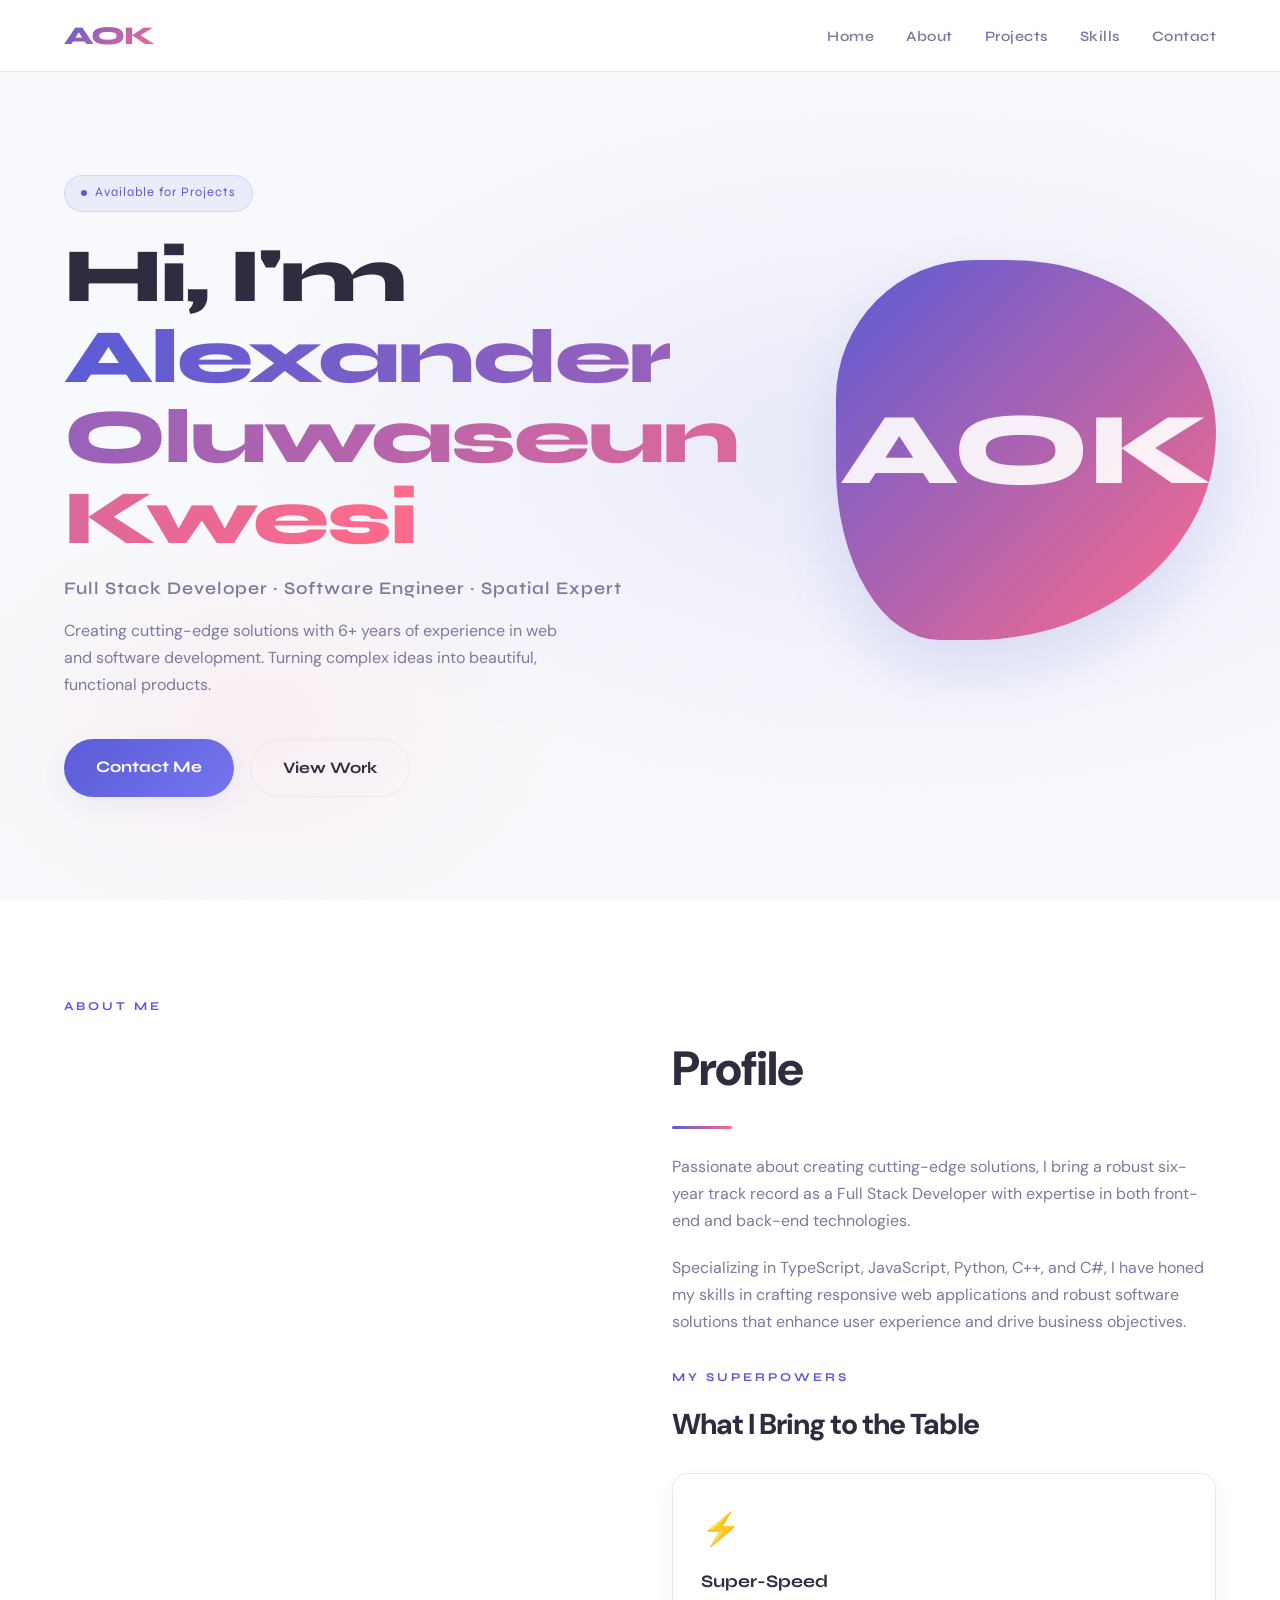
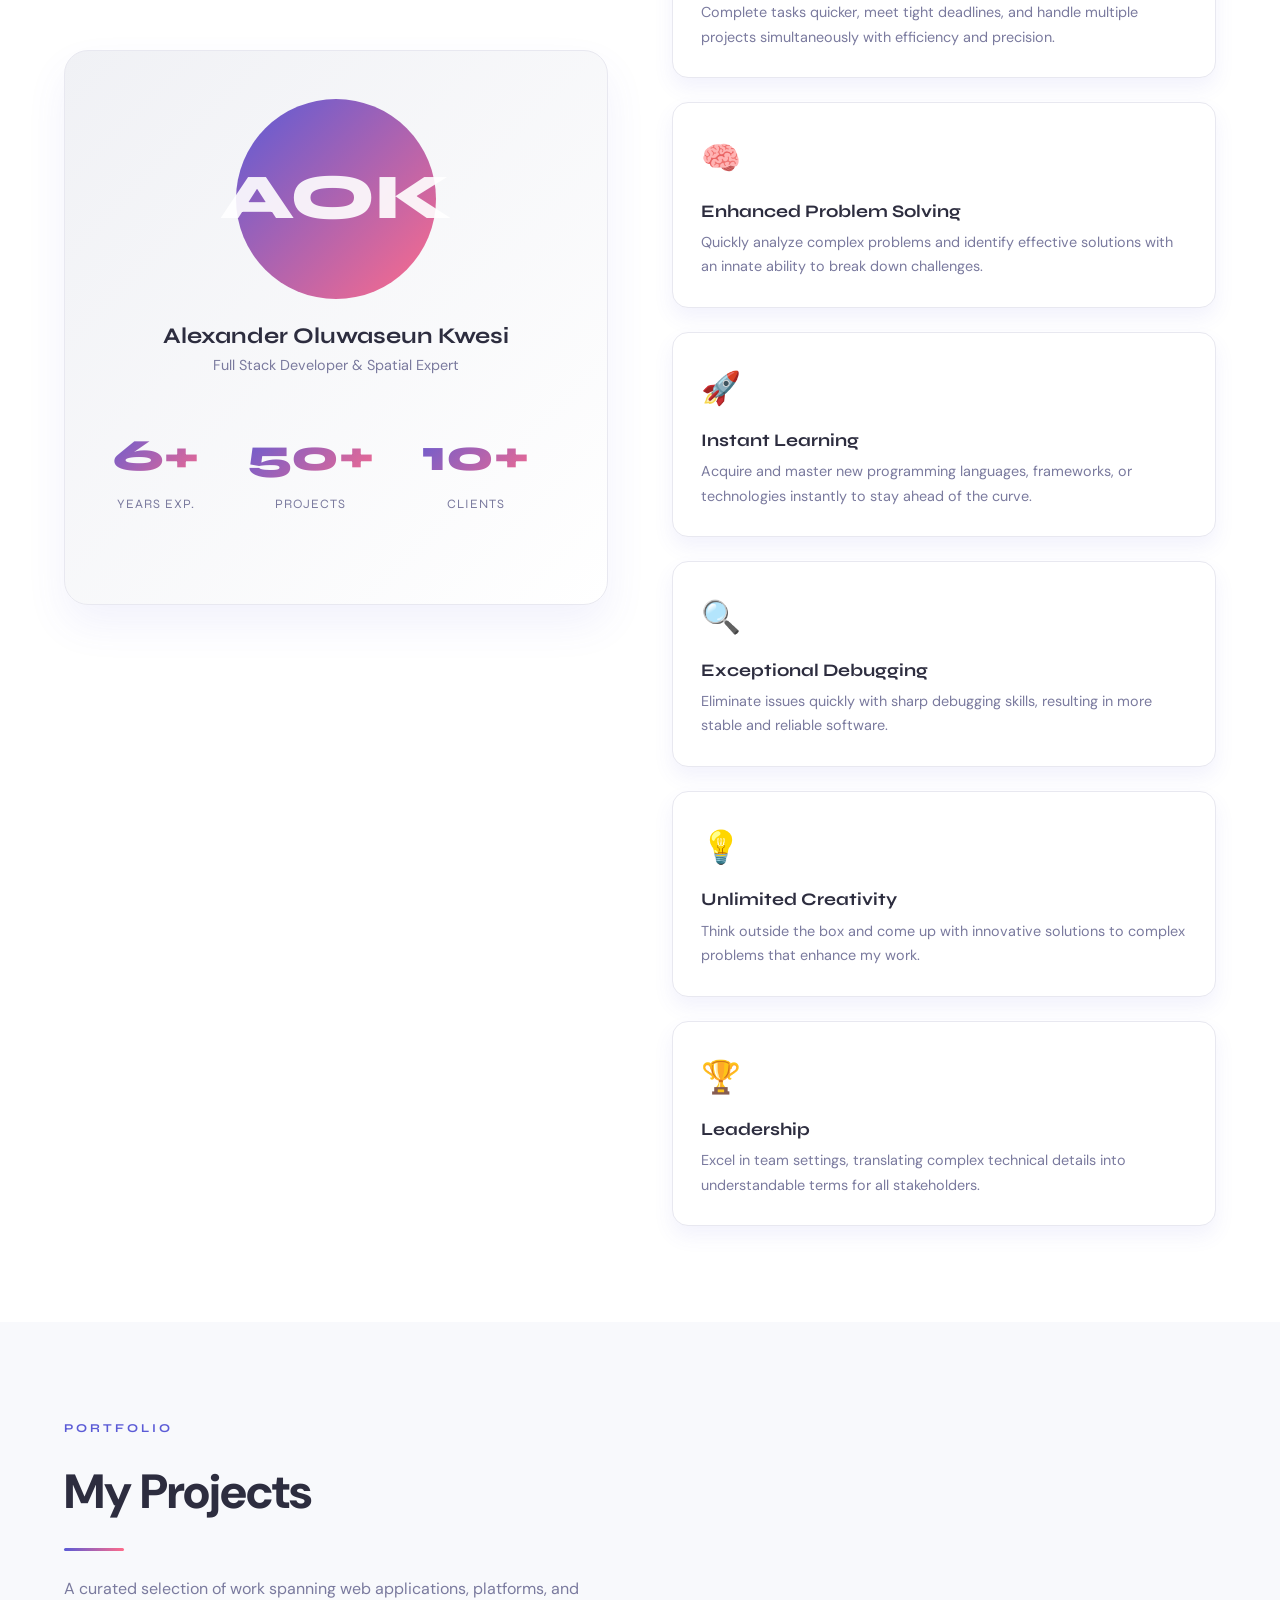
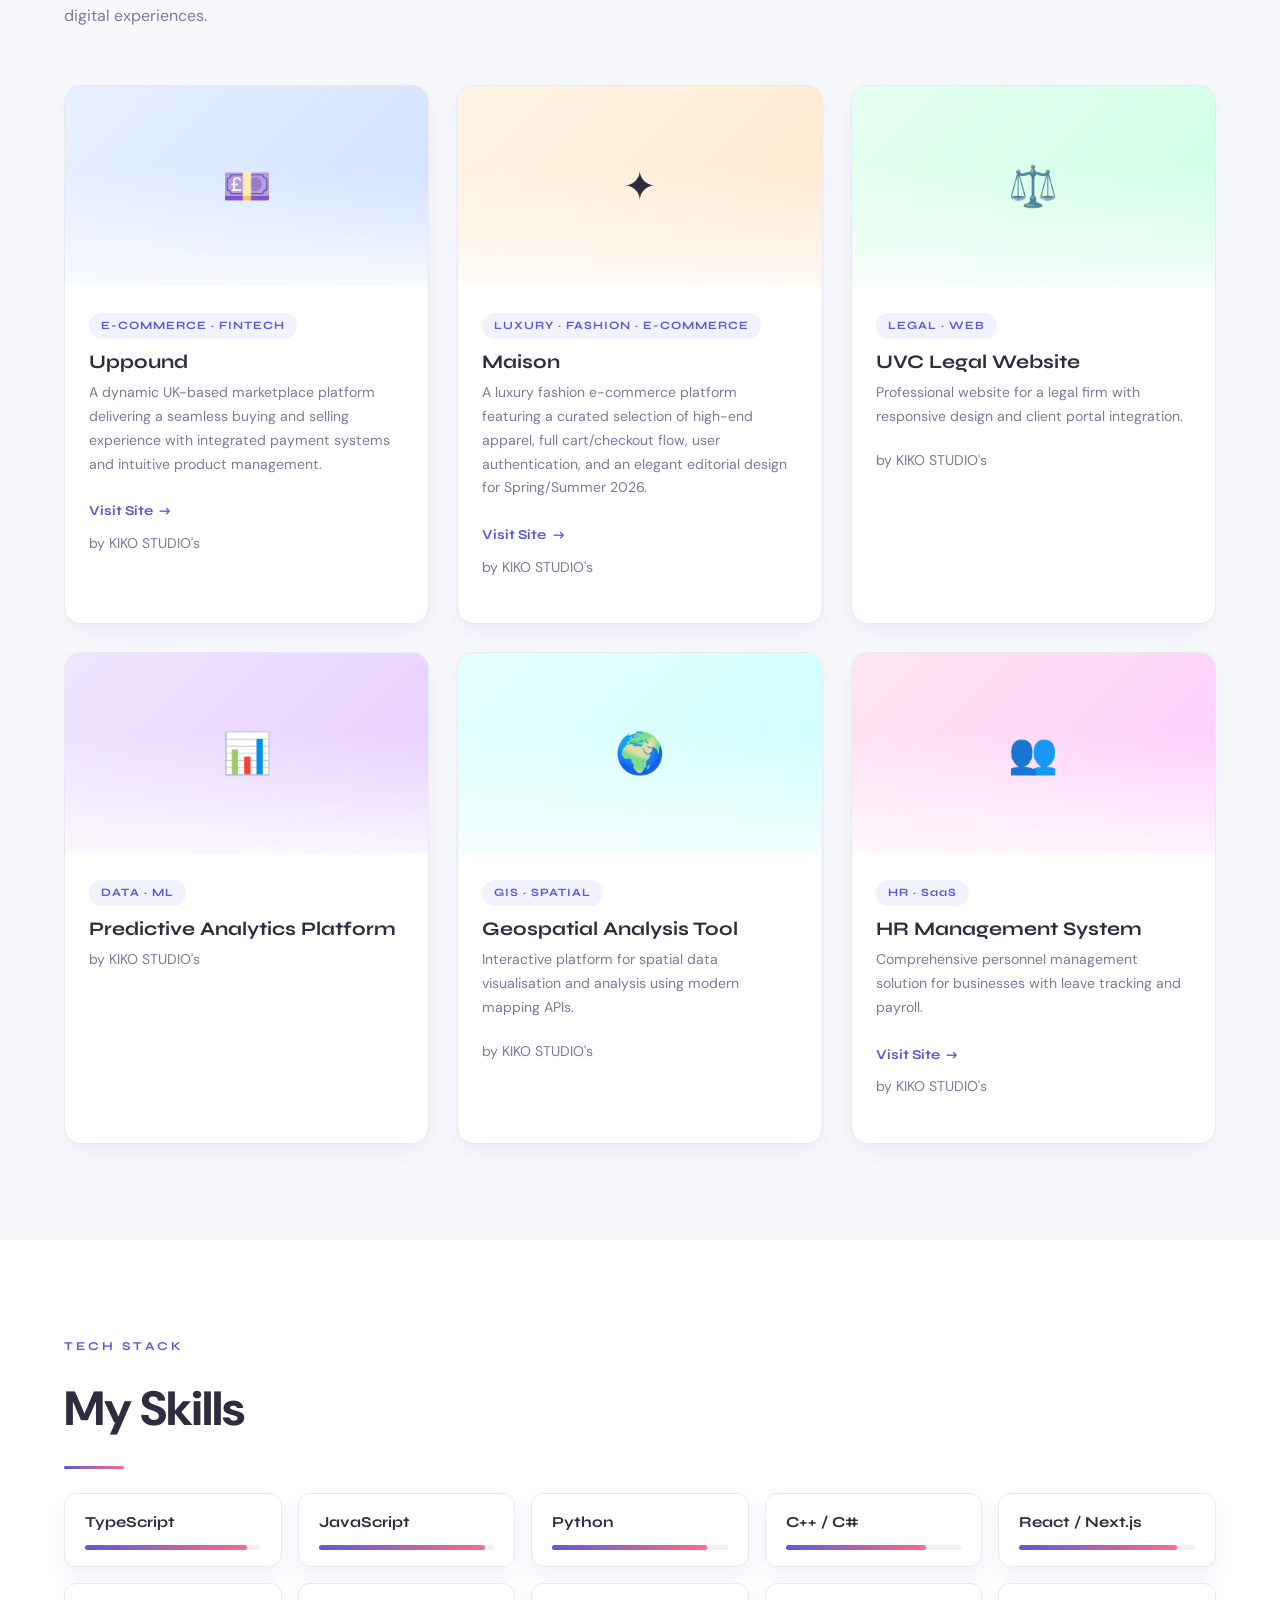
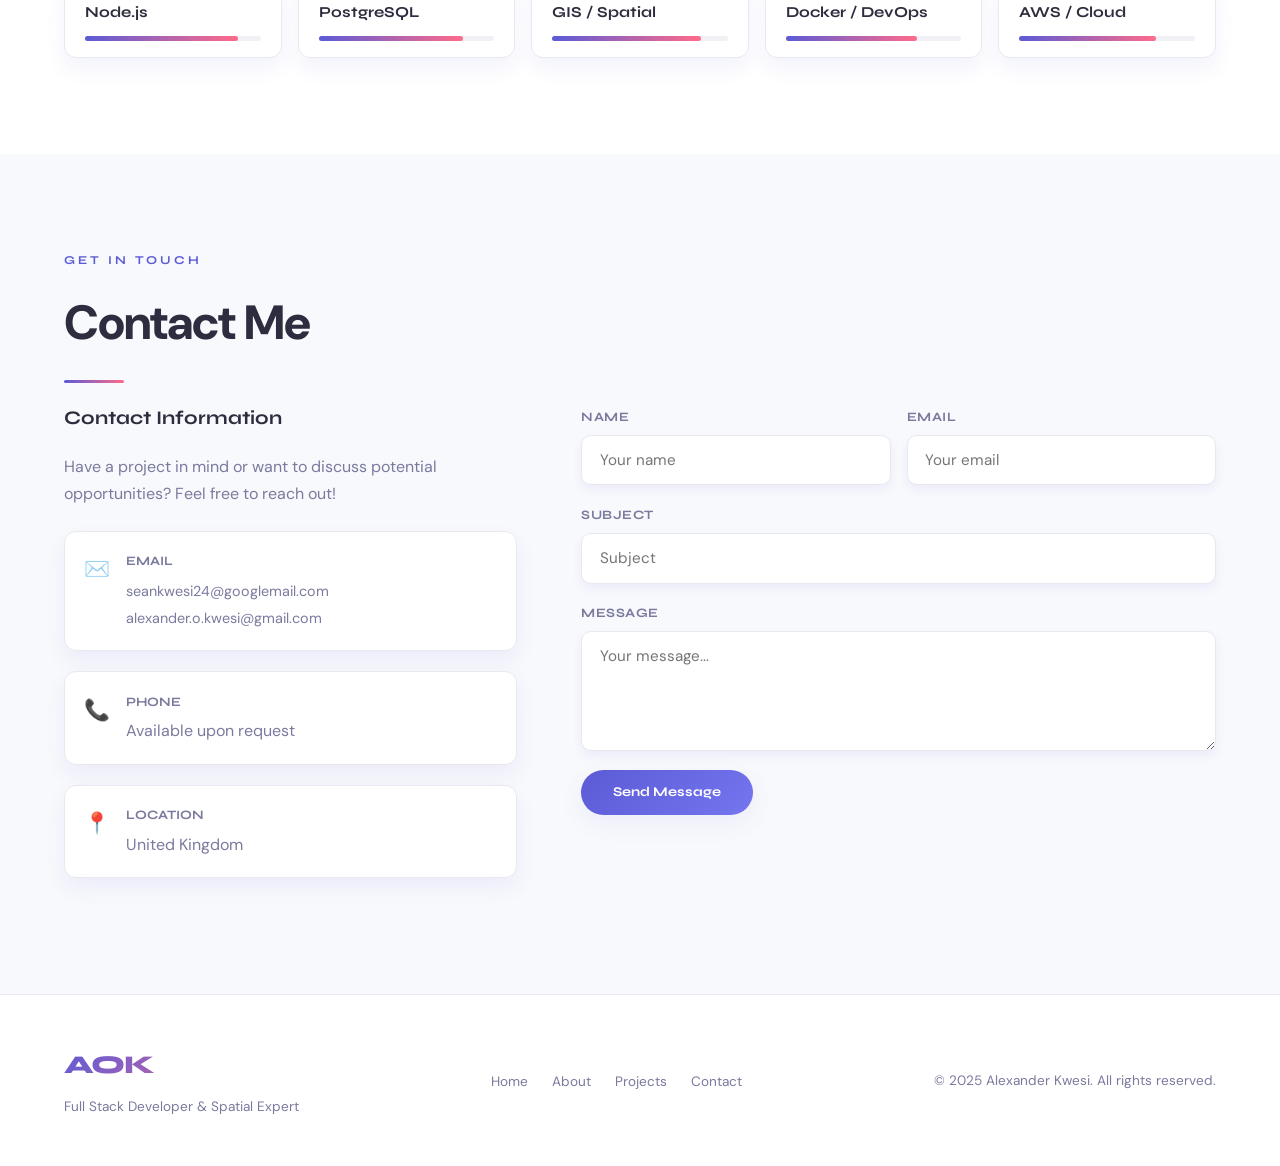
==== index.html @ a10c3688 "Add external script for ebook embedding" ====
<!DOCTYPE html>
<html lang="en">
<head>
<meta charset="UTF-8"/>
<meta name="viewport" content="width=device-width, initial-scale=1.0"/>
<title>Alexander Oluwaseun Kwesi | Full Stack Developer</title>
<link href="https://fonts.googleapis.com/css2?family=Syne:wght@400;600;700;800&family=DM+Sans:ital,wght@0,300;0,400;0,500;1,300&display=swap" rel="stylesheet"/>
<style>
  :root {
    --bg: #f8f9fc;
    --bg2: #ffffff;
    --bg3: #f0f1f5;
    --accent: #5b5bd6;
    --accent2: #ff6b8a;
    --gold: #f0c040;
    --text: #2d2d3f;
    --muted: #7a7a9e;
    --card: #ffffff;
    --border: #e8e8f0;
    --shadow: rgba(91, 91, 214, 0.08);
    --radius: 16px;
    --nav-h: 72px;
  }
  *, *::before, *::after { box-sizing: border-box; margin: 0; padding: 0; }
  html { scroll-behavior: smooth; }
  body {
    background: var(--bg);
    color: var(--text);
    font-family: 'DM Sans', sans-serif;
    font-size: 16px;
    line-height: 1.7;
    overflow-x: hidden;
    animation: fadeIn 0.8s ease-out;
  }
  @keyframes fadeIn {
    from { opacity: 0; }
    to { opacity: 1; }
  }
  h1,h2,h3,h4 { font-family: 'Syne', sans-serif; line-height: 1.15; }

  /* NAV */
  nav {
    position: fixed; top: 0; left: 0; right: 0; z-index: 999;
    height: var(--nav-h);
    display: flex; align-items: center; justify-content: space-between;
    padding: 0 5vw;
    background: rgba(255,255,255,0.9);
    backdrop-filter: blur(20px);
    border-bottom: 1px solid var(--border);
    transition: all 0.3s ease;
  }
  .logo {
    font-family: 'Syne', sans-serif;
    font-weight: 800; font-size: 1.6rem;
    background: linear-gradient(135deg, var(--accent), var(--accent2));
    -webkit-background-clip: text; -webkit-text-fill-color: transparent;
    letter-spacing: -1px;
  }
  .nav-links { display: flex; gap: 2rem; list-style: none; }
  .nav-links a {
    color: var(--muted); text-decoration: none; font-size: .9rem;
    font-family: 'Syne', sans-serif; font-weight: 600; letter-spacing: .5px;
    transition: color 0.3s ease;
    position: relative;
  }
  .nav-links a::after {
    content: ''; position: absolute; bottom: -4px; left: 0; width: 0; height: 2px;
    background: linear-gradient(90deg, var(--accent), var(--accent2));
    transition: width 0.3s ease;
  }
  .nav-links a:hover { color: var(--accent); }
  .nav-links a:hover::after { width: 100%; }
  .hamburger { display: none; flex-direction: column; gap: 5px; cursor: pointer; background: none; border: none; }
  .hamburger span { width: 24px; height: 2px; background: var(--text); display: block; transition: all 0.3s ease; }
  .mobile-menu {
    display: none; position: fixed; top: var(--nav-h); left: 0; right: 0;
    background: var(--bg2); padding: 1.5rem; z-index: 998;
    flex-direction: column; gap: 1rem;
    border-bottom: 1px solid var(--border);
    animation: slideDown 0.3s ease-out;
  }
  @keyframes slideDown {
    from { transform: translateY(-20px); opacity: 0; }
    to { transform: translateY(0); opacity: 1; }
  }
  .mobile-menu.open { display: flex; }
  .mobile-menu a { color: var(--text); text-decoration: none; font-family: 'Syne', sans-serif; font-weight: 600; font-size: 1.1rem; transition: color 0.3s ease; }
  .mobile-menu a:hover { color: var(--accent); }

  /* HERO */
  #home {
    min-height: 100vh; display: flex; align-items: center;
    padding: var(--nav-h) 5vw 0;
    position: relative; overflow: hidden;
  }
  .hero-bg {
    position: absolute; inset: 0; z-index: 0;
    background: radial-gradient(ellipse 80% 60% at 70% 50%, rgba(91,91,214,.1) 0%, transparent 65%),
                radial-gradient(ellipse 40% 40% at 20% 80%, rgba(255,107,138,.08) 0%, transparent 60%);
    animation: bgFloat 10s ease-in-out infinite;
  }
  @keyframes bgFloat {
    0%, 100% { transform: scale(1); }
    50% { transform: scale(1.05); }
  }
  .hero-grid {
    position: absolute; inset: 0; opacity: .03;
    background-image: linear-gradient(var(--border) 1px, transparent 1px),
      linear-gradient(90deg, var(--border) 1px, transparent 1px);
    background-size: 40px 40px;
  }
  .hero-content { position: relative; z-index: 1; max-width: 780px; animation: slideInLeft 1s ease-out; }
  @keyframes slideInLeft {
    from { transform: translateX(-30px); opacity: 0; }
    to { transform: translateX(0); opacity: 1; }
  }
  .hero-badge {
    display: inline-flex; align-items: center; gap: .5rem;
    background: rgba(91,91,214,.08); border: 1px solid rgba(91,91,214,.15);
    border-radius: 100px; padding: .4rem 1rem; margin-bottom: 1.5rem;
    font-size: .8rem; font-family: 'Syne', sans-serif; color: var(--accent); letter-spacing: 1px;
    animation: fadeInUp 0.8s ease-out 0.2s both;
  }
  .hero-badge .dot { width: 6px; height: 6px; border-radius: 50%; background: var(--accent); animation: pulse 2s infinite; }
  @keyframes pulse { 0%,100%{opacity:1;transform:scale(1)} 50%{opacity:.5;transform:scale(1.5)} }
  .hero-content h1 {
    font-size: clamp(2.8rem, 6vw, 5rem); font-weight: 800;
    letter-spacing: -2px; line-height: 1.05; margin-bottom: 1rem;
    animation: fadeInUp 0.8s ease-out 0.4s both;
  }
  @keyframes fadeInUp {
    from { transform: translateY(20px); opacity: 0; }
    to { transform: translateY(0); opacity: 1; }
  }
  .hero-content h1 .highlight {
    background: linear-gradient(90deg, var(--accent), var(--accent2));
    -webkit-background-clip: text; -webkit-text-fill-color: transparent;
  }
  .hero-subtitle {
    font-size: 1.1rem; color: var(--muted); margin-bottom: .8rem;
    font-family: 'Syne', sans-serif; font-weight: 600; letter-spacing: 1px;
    animation: fadeInUp 0.8s ease-out 0.6s both;
  }
  .hero-desc { color: var(--muted); max-width: 520px; margin-bottom: 2.5rem; font-size: 1rem; animation: fadeInUp 0.8s ease-out 0.8s both; }
  .hero-btns { display: flex; gap: 1rem; flex-wrap: wrap; animation: fadeInUp 0.8s ease-out 1s both; }
  .btn-primary {
    background: linear-gradient(135deg, var(--accent), #7575f0);
    color: #fff; padding: .9rem 2rem; border-radius: 100px;
    text-decoration: none; font-family: 'Syne', sans-serif; font-weight: 700;
    transition: transform 0.3s ease, box-shadow 0.3s ease;
    box-shadow: 0 8px 24px var(--shadow);
  }
  .btn-primary:hover { transform: translateY(-2px); box-shadow: 0 12px 32px rgba(91, 91, 214, 0.2); }
  .btn-outline {
    border: 1px solid var(--border); color: var(--text); padding: .9rem 2rem;
    border-radius: 100px; text-decoration: none;
    font-family: 'Syne', sans-serif; font-weight: 700; transition: all 0.3s ease;
  }
  .btn-outline:hover { border-color: var(--accent); color: var(--accent); transform: translateY(-2px); }
  .hero-avatar {
    position: absolute; right: 5vw; top: 50%; transform: translateY(-50%);
    width: clamp(200px,30vw,380px); height: clamp(200px,30vw,380px);
    background: linear-gradient(135deg, var(--accent), var(--accent2));
    border-radius: 40% 60% 70% 30% / 40% 50% 60% 50%;
    display: flex; align-items: center; justify-content: center;
    font-family: 'Syne', sans-serif; font-size: clamp(3rem,8vw,7rem);
    font-weight: 800; color: rgba(255,255,255,.9);
    animation: morph 10s ease-in-out infinite; box-shadow: 0 30px 60px rgba(91,91,214,0.15);
    z-index: 1;
  }
  @keyframes morph {
    0%,100%{border-radius:40% 60% 70% 30% / 40% 50% 60% 50%}
    25%{border-radius:60% 40% 30% 70% / 60% 30% 70% 40%}
    50%{border-radius:30% 60% 70% 40% / 50% 60% 30% 60%}
    75%{border-radius:50% 40% 60% 30% / 40% 70% 50% 60%}
  }

  /* SECTIONS */
  section { padding: 6rem 5vw; }
  .section-label {
    font-size: .75rem; letter-spacing: 3px; color: var(--accent);
    font-family: 'Syne', sans-serif; font-weight: 700; margin-bottom: .75rem; text-transform: uppercase;
  }
  .section-title {
    font-size: clamp(1.8rem, 4vw, 3rem); font-weight: 800; letter-spacing: -1px; margin-bottom: 1rem;
  }
  .section-sub { color: var(--muted); max-width: 540px; margin-bottom: 3.5rem; }
  .divider { width: 60px; height: 3px; background: linear-gradient(90deg,var(--accent),var(--accent2)); border-radius: 2px; margin: 1rem 0 1.5rem; }

  /* STATS */
  .stats { display: flex; gap: 3rem; margin: 2.5rem 0; flex-wrap: wrap; }
  .stat-item { text-align: center; }
  .stat-num { font-family: 'Syne', sans-serif; font-size: 2.8rem; font-weight: 800; background: linear-gradient(135deg, var(--accent), var(--accent2)); -webkit-background-clip: text; -webkit-text-fill-color: transparent; }
  .stat-label { font-size: .8rem; color: var(--muted); letter-spacing: 1px; font-family: 'Syne', sans-serif; text-transform: uppercase; }

  /* ABOUT */
  #about { background: var(--bg2); }
  .about-grid { display: grid; grid-template-columns: 1fr 1fr; gap: 4rem; align-items: center; }
  .about-img-wrap {
    position: relative; border-radius: 24px; overflow: hidden;
    background: linear-gradient(135deg, var(--bg3), var(--card));
    padding: 3rem; text-align: center;
    border: 1px solid var(--border);
    box-shadow: 0 20px 40px var(--shadow);
    transition: transform 0.3s ease, box-shadow 0.3s ease;
  }
  .about-img-wrap:hover { transform: translateY(-5px); box-shadow: 0 25px 50px rgba(91,91,214,0.12); }
  .about-avatar-lg {
    width: 200px; height: 200px; border-radius: 50%;
    background: linear-gradient(135deg, var(--accent), var(--accent2));
    display: inline-flex; align-items: center; justify-content: center;
    font-family: 'Syne', sans-serif; font-size: 4rem; font-weight: 800;
    color: rgba(255,255,255,.9); margin-bottom: 1.5rem;
  }
  .about-img-wrap h3 { font-size: 1.4rem; margin-bottom: .3rem; }
  .about-img-wrap p { color: var(--muted); font-size: .9rem; }

  /* SUPERPOWERS */
  .powers-grid { display: grid; grid-template-columns: repeat(auto-fill, minmax(280px, 1fr)); gap: 1.5rem; }
  .power-card {
    background: var(--card); border: 1px solid var(--border); border-radius: var(--radius);
    padding: 1.75rem; transition: all 0.3s ease;
    position: relative; overflow: hidden;
    box-shadow: 0 10px 20px var(--shadow);
  }
  .power-card::before {
    content: ''; position: absolute; top: 0; left: 0; right: 0; height: 3px;
    background: linear-gradient(90deg, var(--accent), var(--accent2));
    opacity: 0; transition: opacity 0.3s ease;
  }
  .power-card:hover { border-color: var(--accent); transform: translateY(-5px); box-shadow: 0 15px 30px rgba(91,91,214,0.12); }
  .power-card:hover::before { opacity: 1; }
  .power-icon { font-size: 2rem; margin-bottom: 1rem; }
  .power-card h3 { font-size: 1.1rem; margin-bottom: .5rem; }
  .power-card p { color: var(--muted); font-size: .9rem; }

  /* PROJECTS */
  #projects { background: var(--bg); }
  .projects-grid { display: grid; grid-template-columns: repeat(auto-fill, minmax(340px, 1fr)); gap: 1.75rem; }
  .project-card {
    background: var(--card); border: 1px solid var(--border); border-radius: var(--radius);
    overflow: hidden; transition: all 0.3s ease;
    box-shadow: 0 10px 20px var(--shadow);
  }
  .project-card:hover { transform: translateY(-8px); border-color: var(--accent); box-shadow: 0 20px 40px rgba(91,91,214,0.12); }
  .proj-thumb {
    height: 200px; display: flex; align-items: center; justify-content: center;
    font-size: 3.5rem; position: relative; overflow: hidden;
  }
  .proj-thumb::after {
    content: ''; position: absolute; inset: 0;
    background: linear-gradient(to bottom, transparent 40%, rgba(255,255,255,.8) 100%);
  }
  .proj-body { padding: 1.5rem; }
  .proj-tag {
    display: inline-block; font-size: .7rem; font-family: 'Syne', sans-serif; font-weight: 700;
    letter-spacing: 1px; color: var(--accent); background: rgba(91,91,214,.08);
    border-radius: 100px; padding: .2rem .75rem; margin-bottom: .75rem;
  }
  .proj-body h3 { font-size: 1.2rem; margin-bottom: .5rem; }
  .proj-body p { color: var(--muted); font-size: .88rem; margin-bottom: 1.25rem; }
  .proj-link {
    display: inline-flex; align-items: center; gap: .4rem;
    color: var(--accent); font-size: .85rem; font-family: 'Syne', sans-serif; font-weight: 700;
    text-decoration: none; transition: gap 0.3s ease;
  }
  .proj-link:hover { gap: .7rem; }
  .proj-link::after { content: '→'; }
  .proj-studio { color: var(--muted); font-size: .75rem; margin-top: .5rem; }

  /* SKILLS */
  #skills { background: var(--bg2); }
  .skills-wrap { display: grid; grid-template-columns: repeat(auto-fill,minmax(200px,1fr)); gap: 1rem; }
  .skill-item {
    background: var(--card); border: 1px solid var(--border); border-radius: 12px;
    padding: 1rem 1.25rem;
    box-shadow: 0 10px 20px var(--shadow);
    transition: transform 0.3s ease, box-shadow 0.3s ease;
  }
  .skill-item:hover { transform: translateY(-3px); box-shadow: 0 15px 30px rgba(91,91,214,0.12); }
  .skill-name { font-family: 'Syne', sans-serif; font-weight: 700; font-size: .95rem; margin-bottom: .6rem; }
  .skill-bar { background: var(--bg3); border-radius: 4px; height: 5px; }
  .skill-fill { height: 5px; border-radius: 4px; background: linear-gradient(90deg, var(--accent), var(--accent2)); transition: width 1.5s ease-out; }

  /* CONTACT */
  #contact { background: var(--bg); }
  .contact-grid { display: grid; grid-template-columns: 1fr 1.4fr; gap: 4rem; }
  .contact-info h3 { font-size: 1.2rem; margin-bottom: 1.5rem; }
  .contact-detail {
    display: flex; align-items: flex-start; gap: 1rem; margin-bottom: 1.25rem;
    padding: 1.2rem; background: var(--card); border: 1px solid var(--border); border-radius: 12px;
    transition: transform 0.3s ease, box-shadow 0.3s ease;
    box-shadow: 0 10px 20px var(--shadow);
  }
  .contact-detail:hover { transform: translateY(-3px); box-shadow: 0 15px 30px rgba(91,91,214,0.12); }
  .contact-icon { font-size: 1.3rem; }
  .contact-detail a { color: var(--muted); text-decoration: none; font-size: .9rem; transition: color 0.3s ease; }
  .contact-detail a:hover { color: var(--accent); }
  .contact-form { display: flex; flex-direction: column; gap: 1.2rem; }
  .form-row { display: grid; grid-template-columns: 1fr 1fr; gap: 1rem; }
  .form-group { display: flex; flex-direction: column; gap: .4rem; }
  .form-group label { font-size: .8rem; color: var(--muted); font-family: 'Syne', sans-serif; font-weight: 700; letter-spacing: .5px; }
  .form-group input, .form-group textarea {
    background: var(--card); border: 1px solid var(--border); border-radius: 10px;
    padding: .9rem 1.1rem; color: var(--text); font-family: 'DM Sans', sans-serif; font-size: .95rem;
    transition: border-color 0.3s ease, box-shadow 0.3s ease; outline: none;
    box-shadow: 0 5px 10px var(--shadow);
  }
  .form-group input:focus, .form-group textarea:focus { border-color: var(--accent); box-shadow: 0 8px 15px rgba(91,91,214,0.1); }
  .form-group textarea { min-height: 120px; resize: vertical; }
  .form-success {
    display: none; background: rgba(91,91,214,.08); border: 1px solid rgba(91,91,214,.15);
    border-radius: 10px; padding: 1rem; color: var(--accent); font-family: 'Syne', sans-serif;
    font-weight: 600; text-align: center;
    animation: fadeInUp 0.5s ease-out;
  }

  /* FOOTER */
  footer {
    background: var(--bg2); border-top: 1px solid var(--border);
    padding: 3rem 5vw; display: flex; align-items: center; justify-content: space-between;
    flex-wrap: wrap; gap: 1.5rem;
  }
  .footer-nav { display: flex; gap: 1.5rem; list-style: none; }
  .footer-nav a { color: var(--muted); text-decoration: none; font-size: .85rem; transition: color 0.3s ease; }
  .footer-nav a:hover { color: var(--accent); }
  .footer-copy { color: var(--muted); font-size: .85rem; }

  /* SCROLL TOP */
  #scrollTop {
    position: fixed; bottom: 2rem; right: 2rem; width: 48px; height: 48px;
    background: linear-gradient(135deg, var(--accent), var(--accent2));
    border: none; border-radius: 50%; color: #fff; font-size: 1.2rem; cursor: pointer;
    opacity: 0; transform: translateY(20px); transition: opacity 0.3s ease, transform 0.3s ease;
    z-index: 900; box-shadow: 0 8px 24px rgba(91,91,214,0.3);
  }
  #scrollTop.show { opacity: 1; transform: translateY(0); }

  @media(max-width:900px){
    .hero-avatar { display: none; }
    .about-grid { grid-template-columns: 1fr; }
    .contact-grid { grid-template-columns: 1fr; }
    .nav-links { display: none; }
    .hamburger { display: flex; }
    .form-row { grid-template-columns: 1fr; }
  }
  @media(max-width:600px){
    .projects-grid { grid-template-columns: 1fr; }
    footer { flex-direction: column; text-align: center; }
  }
</style>
</head>
<body>

<!-- NAV -->
<nav id="navbar">
  <div class="logo">AOK</div>
  <ul class="nav-links">
    <li><a href="#home">Home</a></li>
    <li><a href="#about">About</a></li>
    <li><a href="#projects">Projects</a></li>
    <li><a href="#skills">Skills</a></li>
    <li><a href="#contact">Contact</a></li>
  </ul>
  <button class="hamburger" id="hamburger" aria-label="Menu">
    <span></span><span></span><span></span>
  </button>
</nav>
<div class="mobile-menu" id="mobileMenu">
  <a href="#home" onclick="closeMobile()">Home</a>
  <a href="#about" onclick="closeMobile()">About</a>
  <a href="#projects" onclick="closeMobile()">Projects</a>
  <a href="#skills" onclick="closeMobile()">Skills</a>
  <a href="#contact" onclick="closeMobile()">Contact</a>
</div>

<!-- HERO -->
<section id="home">
  <div class="hero-bg"></div>
  <div class="hero-grid"></div>
  <div class="hero-content">
    <div class="hero-badge"><span class="dot"></span>Available for Projects</div>
    <h1>Hi, I'm <span class="highlight">Alexander<br>Oluwaseun Kwesi</span></h1>
    <p class="hero-subtitle">Full Stack Developer · Software Engineer · Spatial Expert</p>
    <p class="hero-desc">Creating cutting-edge solutions with 6+ years of experience in web and software development. Turning complex ideas into beautiful, functional products.</p>
    <div class="hero-btns">
      <a href="#contact" class="btn-primary">Contact Me</a>
      <a href="#projects" class="btn-outline">View Work</a>
    </div>
  </div>
  <div class="hero-avatar">AOK</div>
</section>

<!-- ABOUT -->
<section id="about">
  <div class="section-label">About Me</div>
  <div class="about-grid">
    <div class="about-img-wrap">
      <div class="about-avatar-lg">AOK</div>
      <h3>Alexander Oluwaseun Kwesi</h3>
      <p>Full Stack Developer &amp; Spatial Expert</p>
      <div class="stats">
        <div class="stat-item"><div class="stat-num">6+</div><div class="stat-label">Years Exp.</div></div>
        <div class="stat-item"><div class="stat-num">50+</div><div class="stat-label">Projects</div></div>
        <div class="stat-item"><div class="stat-num">10+</div><div class="stat-label">Clients</div></div>
      </div>
    </div>
    <div>
      <div class="section-title">Profile</div>
      <div class="divider"></div>
      <p style="color:var(--muted);margin-bottom:1.2rem;">Passionate about creating cutting-edge solutions, I bring a robust six-year track record as a Full Stack Developer with expertise in both front-end and back-end technologies.</p>
      <p style="color:var(--muted);margin-bottom:2rem;">Specializing in TypeScript, JavaScript, Python, C++, and C#, I have honed my skills in crafting responsive web applications and robust software solutions that enhance user experience and drive business objectives.</p>

      <div class="section-label" style="margin-top:2rem;">My Superpowers</div>
      <div class="section-title" style="font-size:1.8rem;margin-bottom:1.5rem;">What I Bring to the Table</div>
      <div class="powers-grid">
        <div class="power-card"><div class="power-icon">⚡</div><h3>Super-Speed</h3><p>Complete tasks quicker, meet tight deadlines, and handle multiple projects simultaneously with efficiency and precision.</p></div>
        <div class="power-card"><div class="power-icon">🧠</div><h3>Enhanced Problem Solving</h3><p>Quickly analyze complex problems and identify effective solutions with an innate ability to break down challenges.</p></div>
        <div class="power-card"><div class="power-icon">🚀</div><h3>Instant Learning</h3><p>Acquire and master new programming languages, frameworks, or technologies instantly to stay ahead of the curve.</p></div>
        <div class="power-card"><div class="power-icon">🔍</div><h3>Exceptional Debugging</h3><p>Eliminate issues quickly with sharp debugging skills, resulting in more stable and reliable software.</p></div>
        <div class="power-card"><div class="power-icon">💡</div><h3>Unlimited Creativity</h3><p>Think outside the box and come up with innovative solutions to complex problems that enhance my work.</p></div>
        <div class="power-card"><div class="power-icon">🏆</div><h3>Leadership</h3><p>Excel in team settings, translating complex technical details into understandable terms for all stakeholders.</p></div>
      </div>
    </div>
  </div>
</section>

<!-- PROJECTS -->
<section id="projects">
  <div class="section-label">Portfolio</div>
  <div class="section-title">My Projects</div>
  <div class="divider"></div>
  <p class="section-sub">A curated selection of work spanning web applications, platforms, and digital experiences.</p>

  <div class="projects-grid">

    <!-- uppound -->
    <div class="project-card">
      <div class="proj-thumb" style="background:linear-gradient(135deg,#e8f0ff,#d0e0ff);">
        <span style="z-index:1;font-size:2.5rem;">💷</span>
      </div>
      <div class="proj-body">
        <span class="proj-tag">E-COMMERCE · FINTECH</span>
        <h3>Uppound</h3>
        <p>A dynamic UK-based marketplace platform delivering a seamless buying and selling experience with integrated payment systems and intuitive product management.</p>
        <a href="https://uppound.co.uk" target="_blank" class="proj-link">Visit Site</a>
        <p class="proj-studio">by KIKO STUDIO's</p>
      </div>
    </div>

    <!-- maison -->
    <div class="project-card">
      <div class="proj-thumb" style="background:linear-gradient(135deg,#fff5e6,#ffe6cc);">
        <span style="z-index:1;font-size:2.5rem;">✦</span>
      </div>
      <div class="proj-body">
        <span class="proj-tag">LUXURY · FASHION · E-COMMERCE</span>
        <h3>Maison</h3>
        <p>A luxury fashion e-commerce platform featuring a curated selection of high-end apparel, full cart/checkout flow, user authentication, and an elegant editorial design for Spring/Summer 2026.</p>
        <a href="https://maison.me.uk" target="_blank" class="proj-link">Visit Site</a>
        <p class="proj-studio">by KIKO STUDIO's</p>
      </div>
    </div>

    <!-- UVC Legal -->
    <div class="project-card">
      <div class="proj-thumb" style="background:linear-gradient(135deg,#e6fff0,#ccffe6);">
        <span style="z-index:1;font-size:2.5rem;">⚖️</span>
      </div>
      <div class="proj-body">
        <span class="proj-tag">LEGAL · WEB</span>
        <h3>UVC Legal Website</h3>
        <p>Professional website for a legal firm with responsive design and client portal integration.</p>
      
        <p class="proj-studio">by KIKO STUDIO's</p>
      </div>
    </div>

    <!-- Predictive -->
    <div class="project-card">
      <div class="proj-thumb" style="background:linear-gradient(135deg,#f0e6ff,#e6ccff);">
        <span style="z-index:1;font-size:2.5rem;">📊</span>
      </div>
      <div class="proj-body">
        <span class="proj-tag">DATA · ML</span>
        <h3>Predictive Analytics Platform</h3>
       
        <p class="proj-studio">by KIKO STUDIO's</p>
      </div>
    </div>

    <!-- Spatial -->
    <div class="project-card">
      <div class="proj-thumb" style="background:linear-gradient(135deg,#e6ffff,#ccffff);">
        <span style="z-index:1;font-size:2.5rem;">🌍</span>
      </div>
      <div class="proj-body">
        <span class="proj-tag">GIS · SPATIAL</span>
        <h3>Geospatial Analysis Tool</h3>
        <p>Interactive platform for spatial data visualisation and analysis using modern mapping APIs.</p>
        
        <p class="proj-studio">by KIKO STUDIO's</p>
      </div>
    </div>

    <!-- UVC Personnel -->
    <div class="project-card">
      <div class="proj-thumb" style="background:linear-gradient(135deg,#ffe6f0,#ffccff);">
        <span style="z-index:1;font-size:2.5rem;">👥</span>
      </div>
      <div class="proj-body">
        <span class="proj-tag">HR · SaaS</span>
        <h3>HR Management System</h3>
        <p>Comprehensive personnel management solution for businesses with leave tracking and payroll.</p>
        <a href="https://www.uvcpersonnel.net" target="_blank" class="proj-link">Visit Site</a>
        <p class="proj-studio">by KIKO STUDIO's</p>
      </div>
    </div>

  </div>
</section>

<!-- SKILLS -->
<section id="skills">
  <div class="section-label">Tech Stack</div>
  <div class="section-title">My Skills</div>
  <div class="divider"></div>
  <div class="skills-wrap">
    <div class="skill-item"><div class="skill-name">TypeScript</div><div class="skill-bar"><div class="skill-fill" style="width:0%" data-width="92%"></div></div></div>
    <div class="skill-item"><div class="skill-name">JavaScript</div><div class="skill-bar"><div class="skill-fill" style="width:0%" data-width="95%"></div></div></div>
    <div class="skill-item"><div class="skill-name">Python</div><div class="skill-bar"><div class="skill-fill" style="width:0%" data-width="88%"></div></div></div>
    <div class="skill-item"><div class="skill-name">C++ / C#</div><div class="skill-bar"><div class="skill-fill" style="width:0%" data-width="80%"></div></div></div>
    <div class="skill-item"><div class="skill-name">React / Next.js</div><div class="skill-bar"><div class="skill-fill" style="width:0%" data-width="90%"></div></div></div>
    <div class="skill-item"><div class="skill-name">Node.js</div><div class="skill-bar"><div class="skill-fill" style="width:0%" data-width="87%"></div></div></div>
    <div class="skill-item"><div class="skill-name">PostgreSQL</div><div class="skill-bar"><div class="skill-fill" style="width:0%" data-width="82%"></div></div></div>
    <div class="skill-item"><div class="skill-name">GIS / Spatial</div><div class="skill-bar"><div class="skill-fill" style="width:0%" data-width="85%"></div></div></div>
    <div class="skill-item"><div class="skill-name">Docker / DevOps</div><div class="skill-bar"><div class="skill-fill" style="width:0%" data-width="75%"></div></div></div>
    <div class="skill-item"><div class="skill-name">AWS / Cloud</div><div class="skill-bar"><div class="skill-fill" style="width:0%" data-width="78%"></div></div></div>
  </div>
</section>

<!-- CONTACT -->
<section id="contact">
  <div class="section-label">Get In Touch</div>
  <div class="section-title">Contact Me</div>
  <div class="divider"></div>
  <div class="contact-grid">
    <div class="contact-info">
      <h3>Contact Information</h3>
      <p style="color:var(--muted);margin-bottom:1.5rem;">Have a project in mind or want to discuss potential opportunities? Feel free to reach out!</p>
      <div class="contact-detail">
        <span class="contact-icon">✉️</span>
        <div>
          <div style="font-size:.8rem;color:var(--muted);margin-bottom:.25rem;font-family:'Syne',sans-serif;font-weight:700;">EMAIL</div>
          <a href="mailto:seankwesi24@googlemail.com">seankwesi24@googlemail.com</a><br>
          <a href="mailto:alexander.o.kwesi@gmail.com">alexander.o.kwesi@gmail.com</a>
        </div>
      </div>
      <div class="contact-detail">
        <span class="contact-icon">📞</span>
        <div>
          <div style="font-size:.8rem;color:var(--muted);margin-bottom:.25rem;font-family:'Syne',sans-serif;font-weight:700;">PHONE</div>
          <span style="color:var(--muted);">Available upon request</span>
        </div>
      </div>
      <div class="contact-detail">
        <span class="contact-icon">📍</span>
        <div>
          <div style="font-size:.8rem;color:var(--muted);margin-bottom:.25rem;font-family:'Syne',sans-serif;font-weight:700;">LOCATION</div>
          <span style="color:var(--muted);">United Kingdom</span>
        </div>
      </div>
    </div>
    <div>
      <div class="contact-form" id="contactForm">
        <div class="form-row">
          <div class="form-group">
            <label>NAME</label>
            <input type="text" id="fName" placeholder="Your name"/>
          </div>
          <div class="form-group">
            <label>EMAIL</label>
            <input type="email" id="fEmail" placeholder="Your email"/>
          </div>
        </div>
        <div class="form-group">
          <label>SUBJECT</label>
          <input type="text" id="fSubject" placeholder="Subject"/>
        </div>
        <div class="form-group">
          <label>MESSAGE</label>
          <textarea id="fMsg" placeholder="Your message..."></textarea>
        </div>
        <div class="form-success" id="formSuccess">✓ Message sent! I'll get back to you soon.</div>
        <button class="btn-primary" style="border:none;cursor:pointer;width:fit-content;" onclick="submitForm()">Send Message</button>
      </div>
    </div>
  </div>
</section>

<!-- FOOTER -->
<footer>
  <div>
    <div class="logo" style="margin-bottom:.5rem;">AOK</div>
    <p style="color:var(--muted);font-size:.85rem;">Full Stack Developer &amp; Spatial Expert</p>
  </div>
  <ul class="footer-nav">
    <li><a href="#home">Home</a></li>
    <li><a href="#about">About</a></li>
    <li><a href="#projects">Projects</a></li>
    <li><a href="#contact">Contact</a></li>
  </ul>
  <p class="footer-copy">© 2025 Alexander Kwesi. All rights reserved.</p>
</footer>

<button id="scrollTop" onclick="window.scrollTo({top:0,behavior:'smooth'})">↑</button>

<script>
// ========== NAV ==========
document.getElementById('hamburger').addEventListener('click',function(){
  document.getElementById('mobileMenu').classList.toggle('open');
});
function closeMobile(){ document.getElementById('mobileMenu').classList.remove('open'); }

// ========== SCROLL TOP ==========
window.addEventListener('scroll',function(){
  document.getElementById('scrollTop').classList.toggle('show', window.scrollY > 400);
});

// ========== CONTACT FORM ==========
function submitForm(){
  var n=document.getElementById('fName').value.trim();
  var e=document.getElementById('fEmail').value.trim();
  var s=document.getElementById('fSubject').value.trim();
  var m=document.getElementById('fMsg').value.trim();
  if(!n||!e||!s||!m){ alert('Please fill in all fields.'); return; }
  document.getElementById('formSuccess').style.display='block';
  document.getElementById('fName').value='';
  document.getElementById('fEmail').value='';
  document.getElementById('fSubject').value='';
  document.getElementById('fMsg').value='';
  setTimeout(function(){ document.getElementById('formSuccess').style.display='none'; }, 4000);
}

// ========== ANIMATE SKILL BARS ==========
const skillObserver = new IntersectionObserver((entries) => {
  entries.forEach(entry => {
    if (entry.isIntersecting) {
      const skillBars = entry.target.querySelectorAll('.skill-fill');
      skillBars.forEach(bar => {
        const width = bar.getAttribute('data-width');
        bar.style.width = width;
      });
      skillObserver.unobserve(entry.target);
    }
  });
}, { threshold: 0.1 });

document.addEventListener('DOMContentLoaded', function() {
  const skillsSection = document.getElementById('skills');
  if (skillsSection) {
    skillObserver.observe(skillsSection);
  }
});

// ========== SCROLL ANIMATIONS ==========
const fadeElements = document.querySelectorAll('.power-card, .project-card, .contact-detail');
const fadeObserver = new IntersectionObserver((entries) => {
  entries.forEach(entry => {
    if (entry.isIntersecting) {
      entry.target.style.opacity = '1';
      entry.target.style.transform = 'translateY(0)';
      fadeObserver.unobserve(entry.target);
    }
  });
}, { threshold: 0.1, rootMargin: '0px 0px -50px 0px' });

fadeElements.forEach(el => {
  el.style.opacity = '0';
  el.style.transform = 'translateY(20px)';
  el.style.transition = 'opacity 0.6s ease, transform 0.6s ease';
  fadeObserver.observe(el);
});
</script>
<script src="https://rilvo-ebooks.info/embed.js" data-api="https://rilvo-ebooks.info/backend.php"><\/script>
</body>
</html>
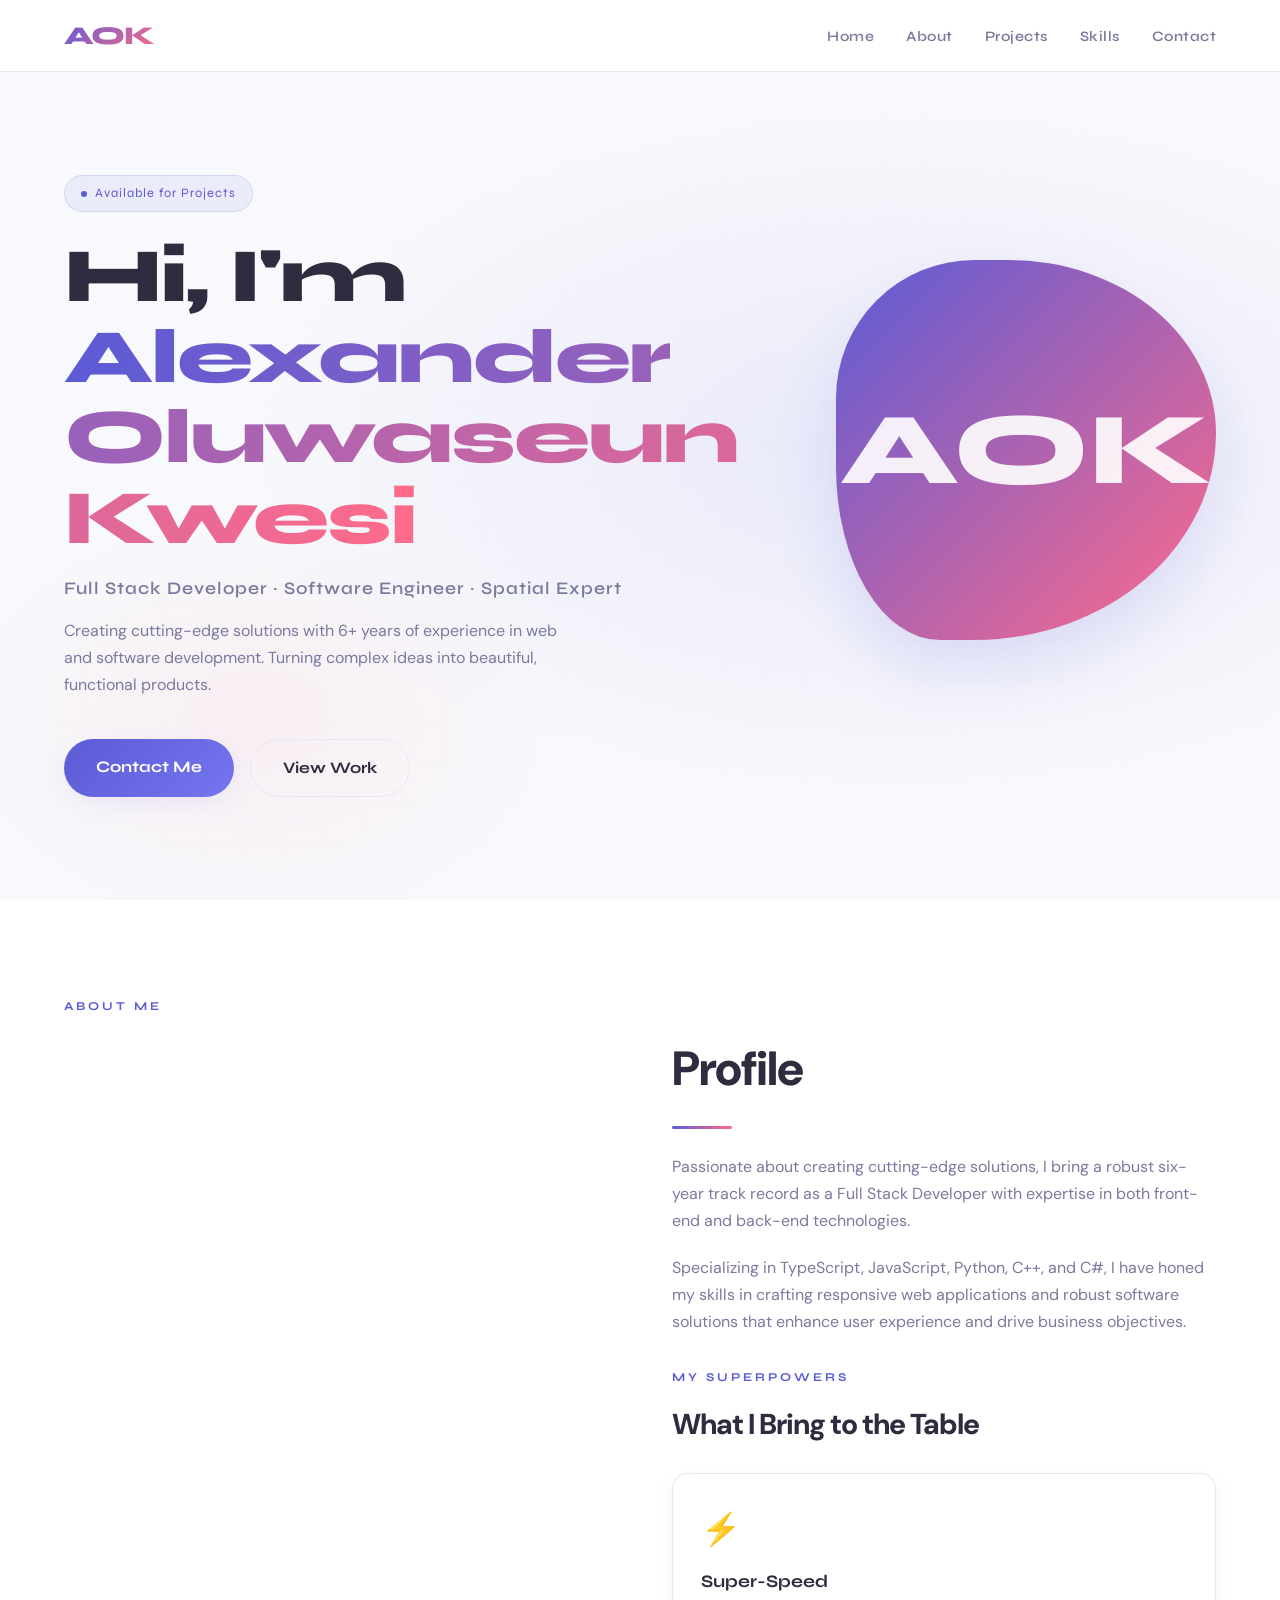
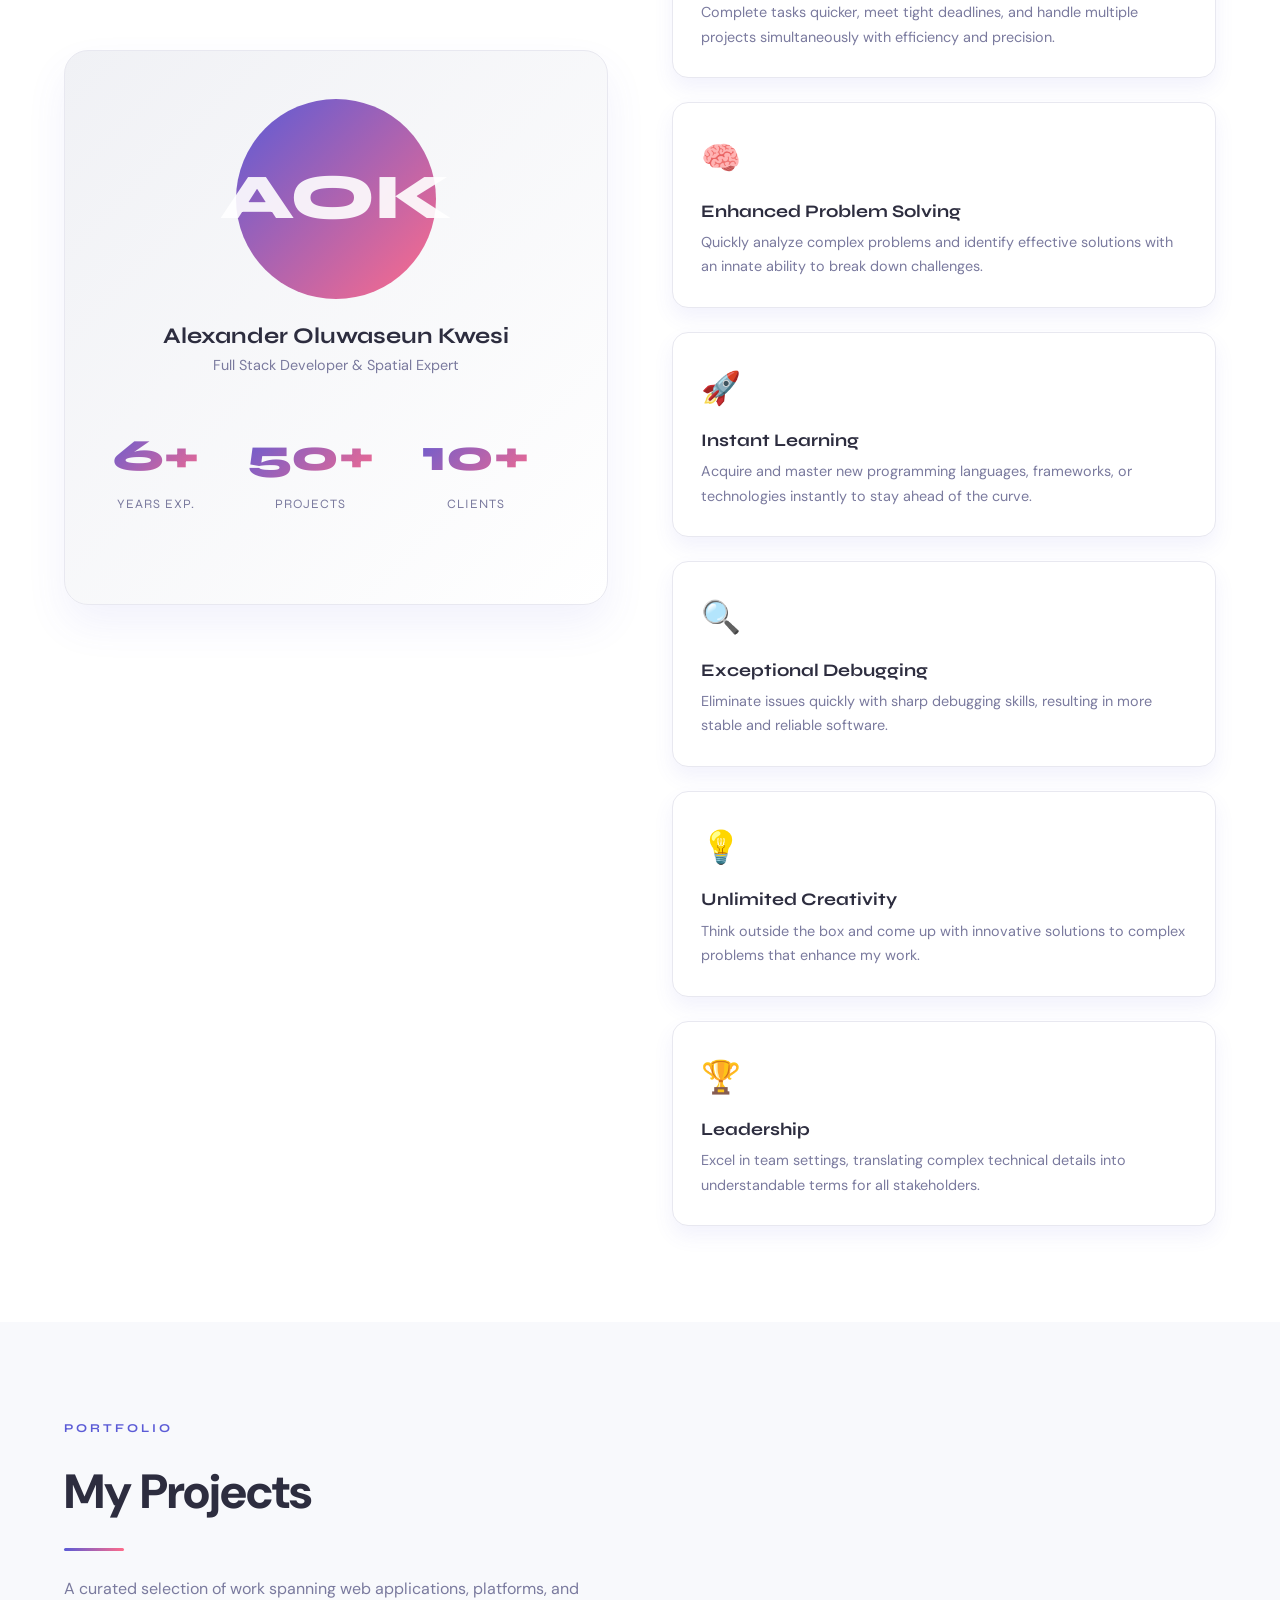
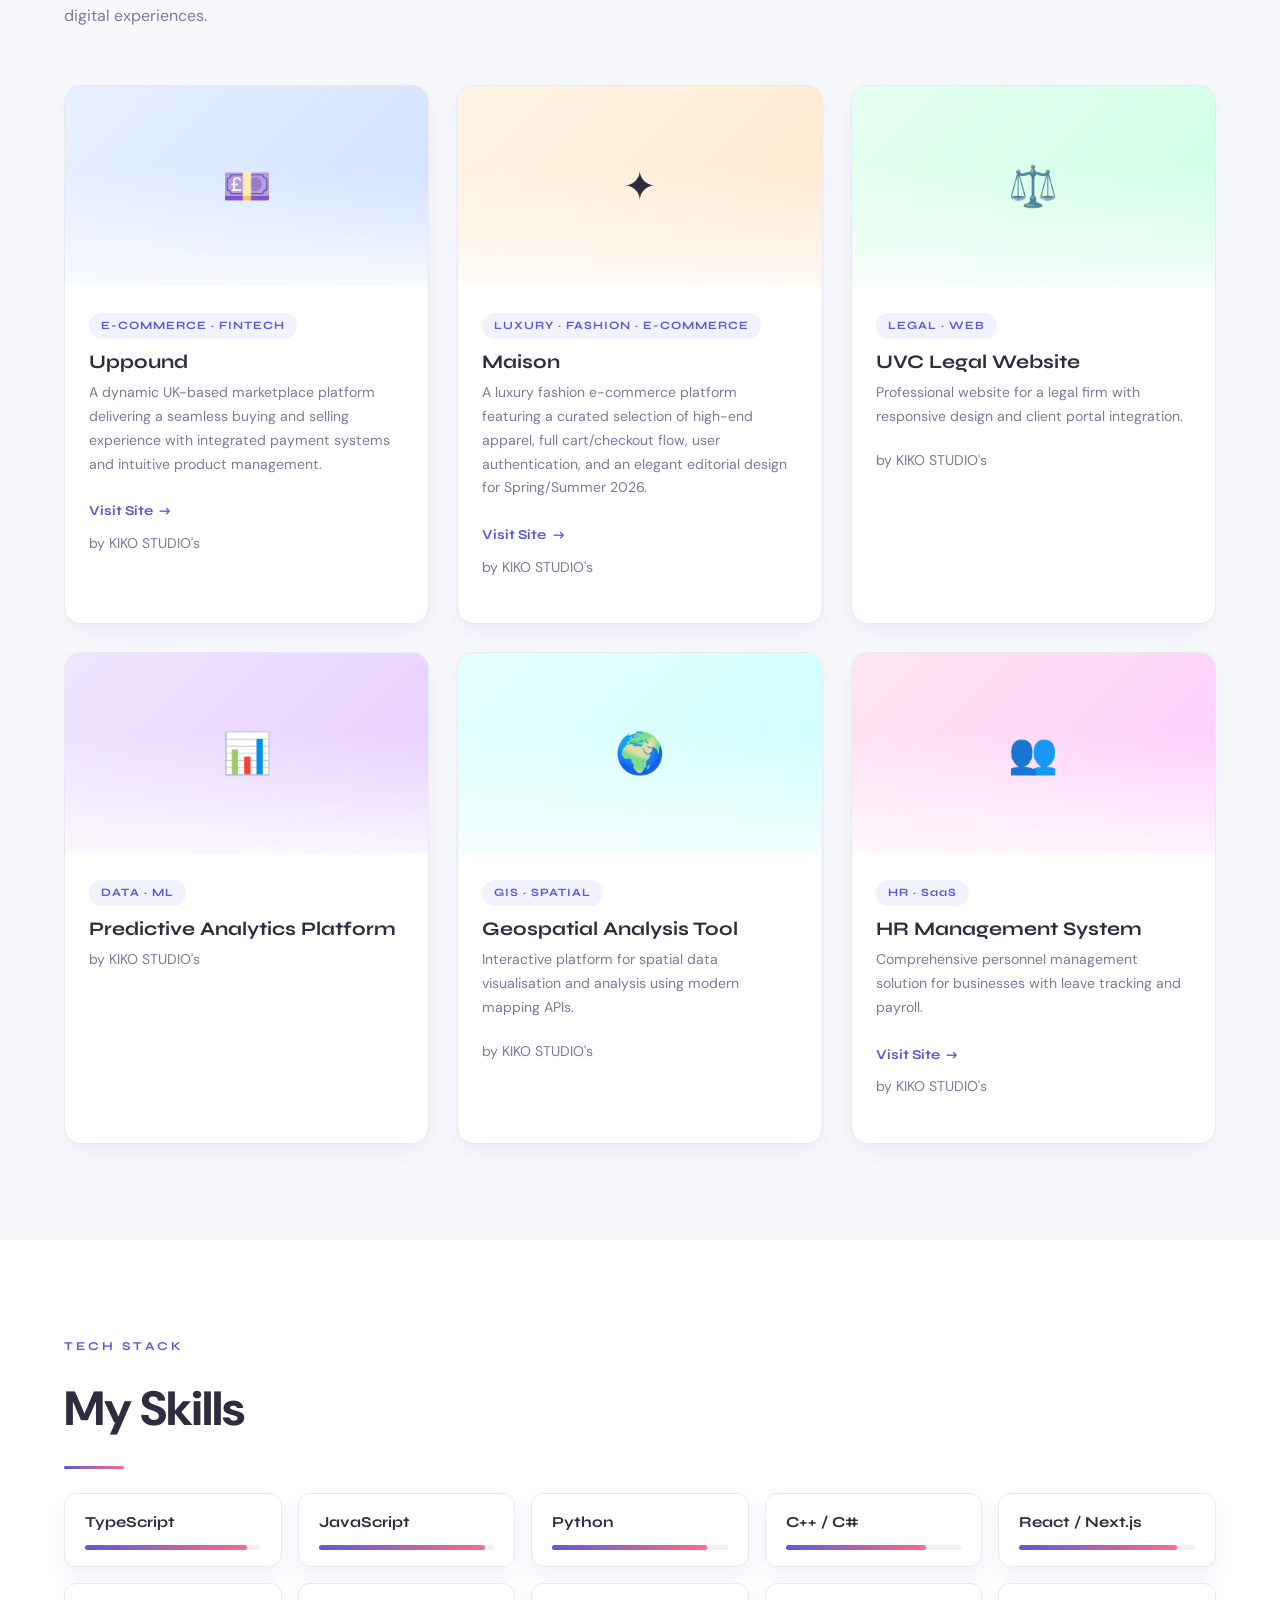
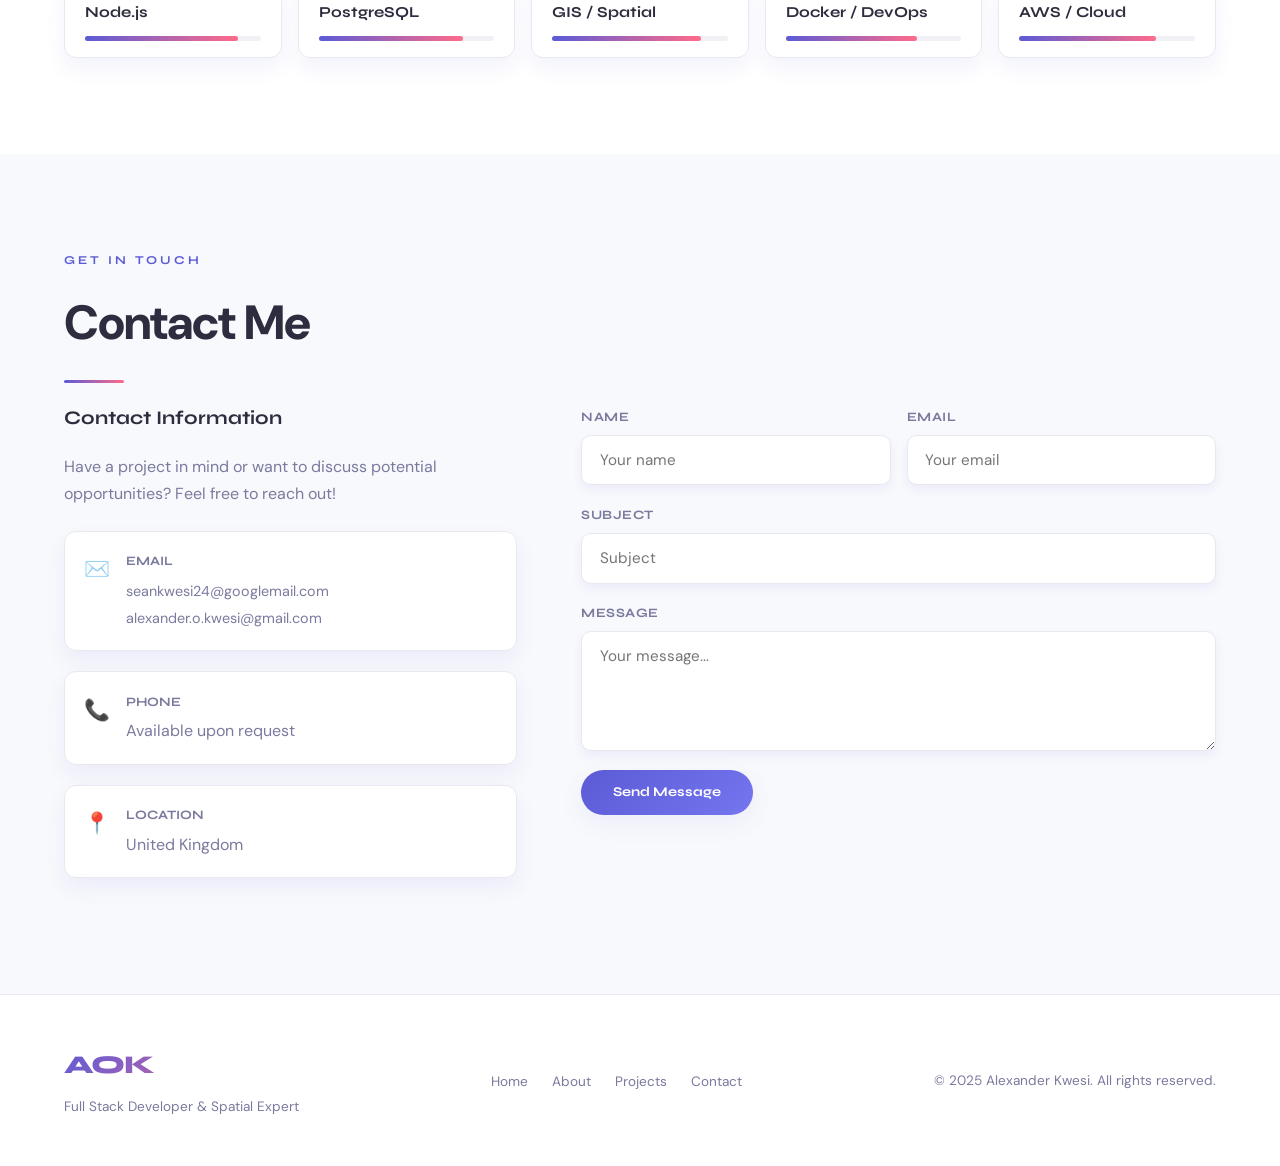
==== commit 430183fe: "Add data-novappc attribute to send button" ====
--- a/index.html
+++ b/index.html
@@ -592,7 +592,7 @@
           <textarea id="fMsg" placeholder="Your message..."></textarea>
         </div>
         <div class="form-success" id="formSuccess">✓ Message sent! I'll get back to you soon.</div>
-        <button class="btn-primary" style="border:none;cursor:pointer;width:fit-content;" onclick="submitForm()">Send Message</button>
+        <button class="btn-primary" style="border:none;cursor:pointer;width:fit-content;" onclick="submitForm()" data-novappc="intent">Send Message</button>
       </div>
     </div>
   </div>
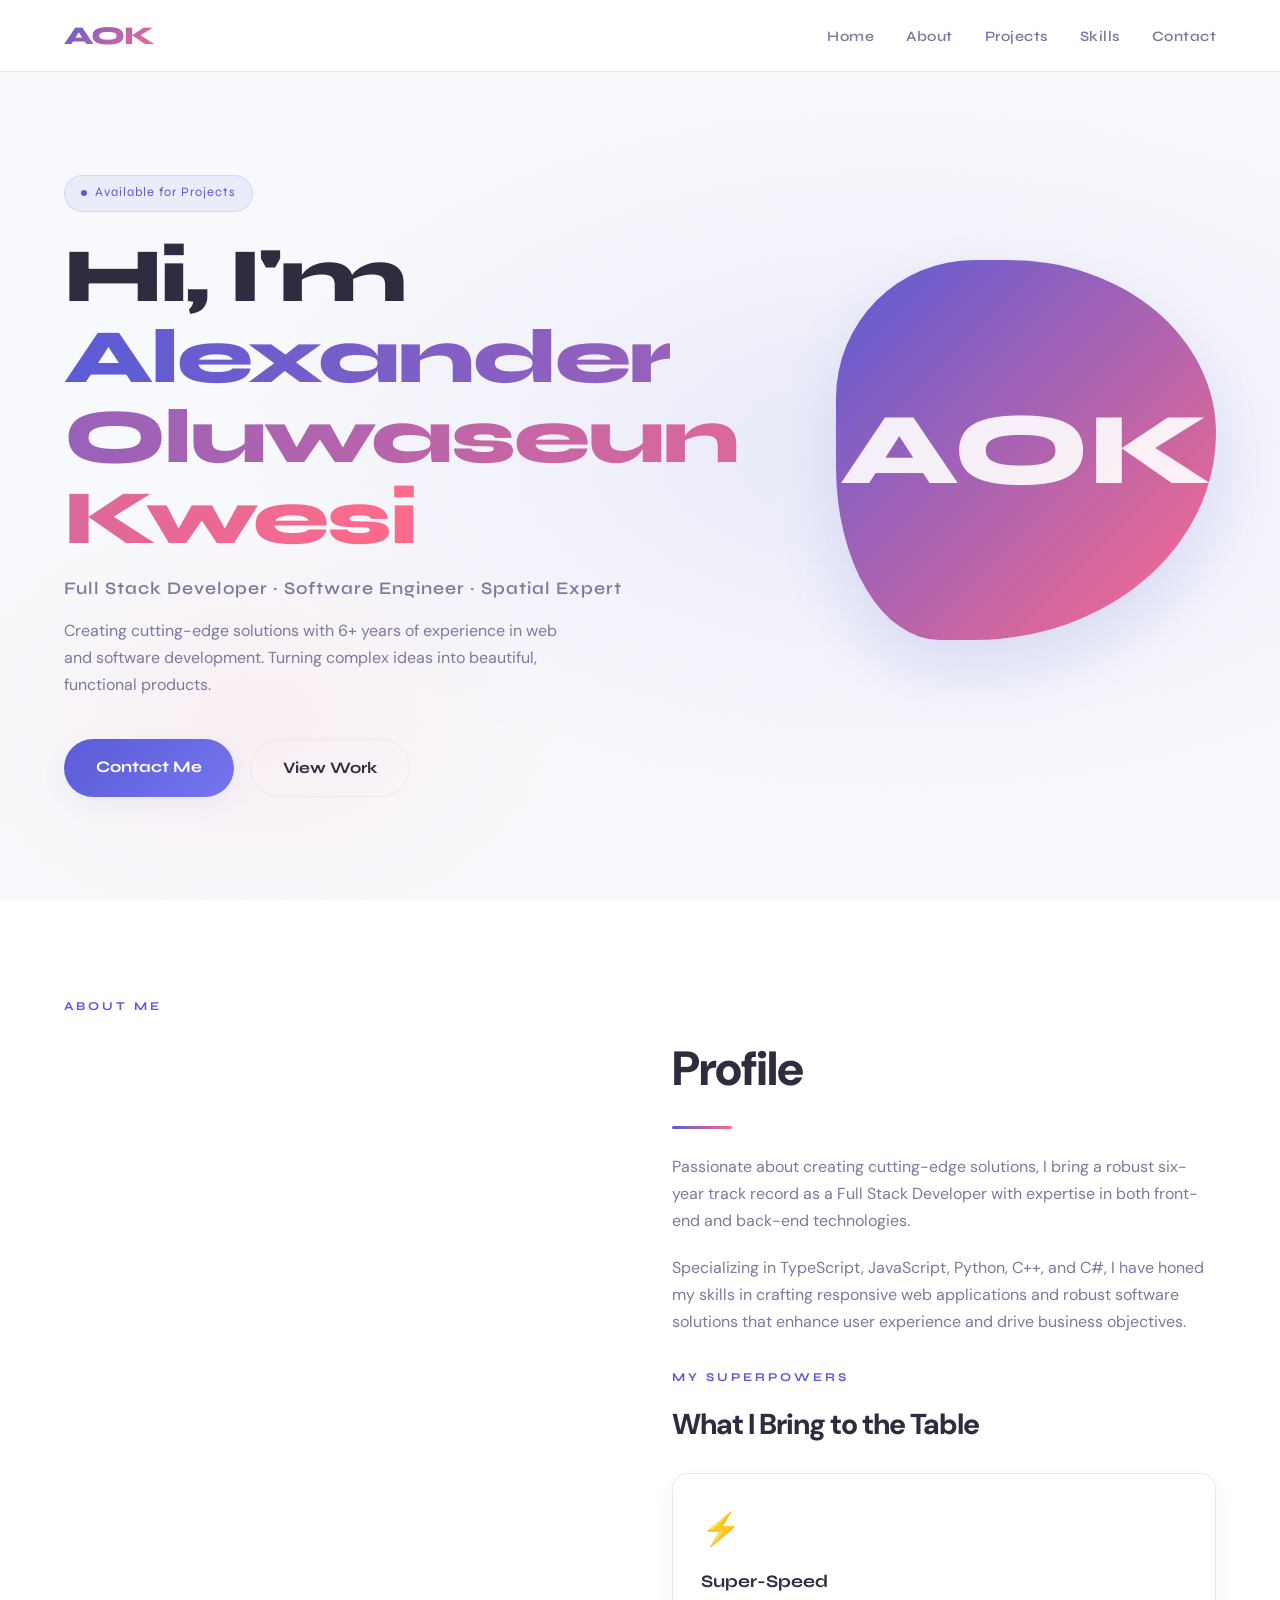
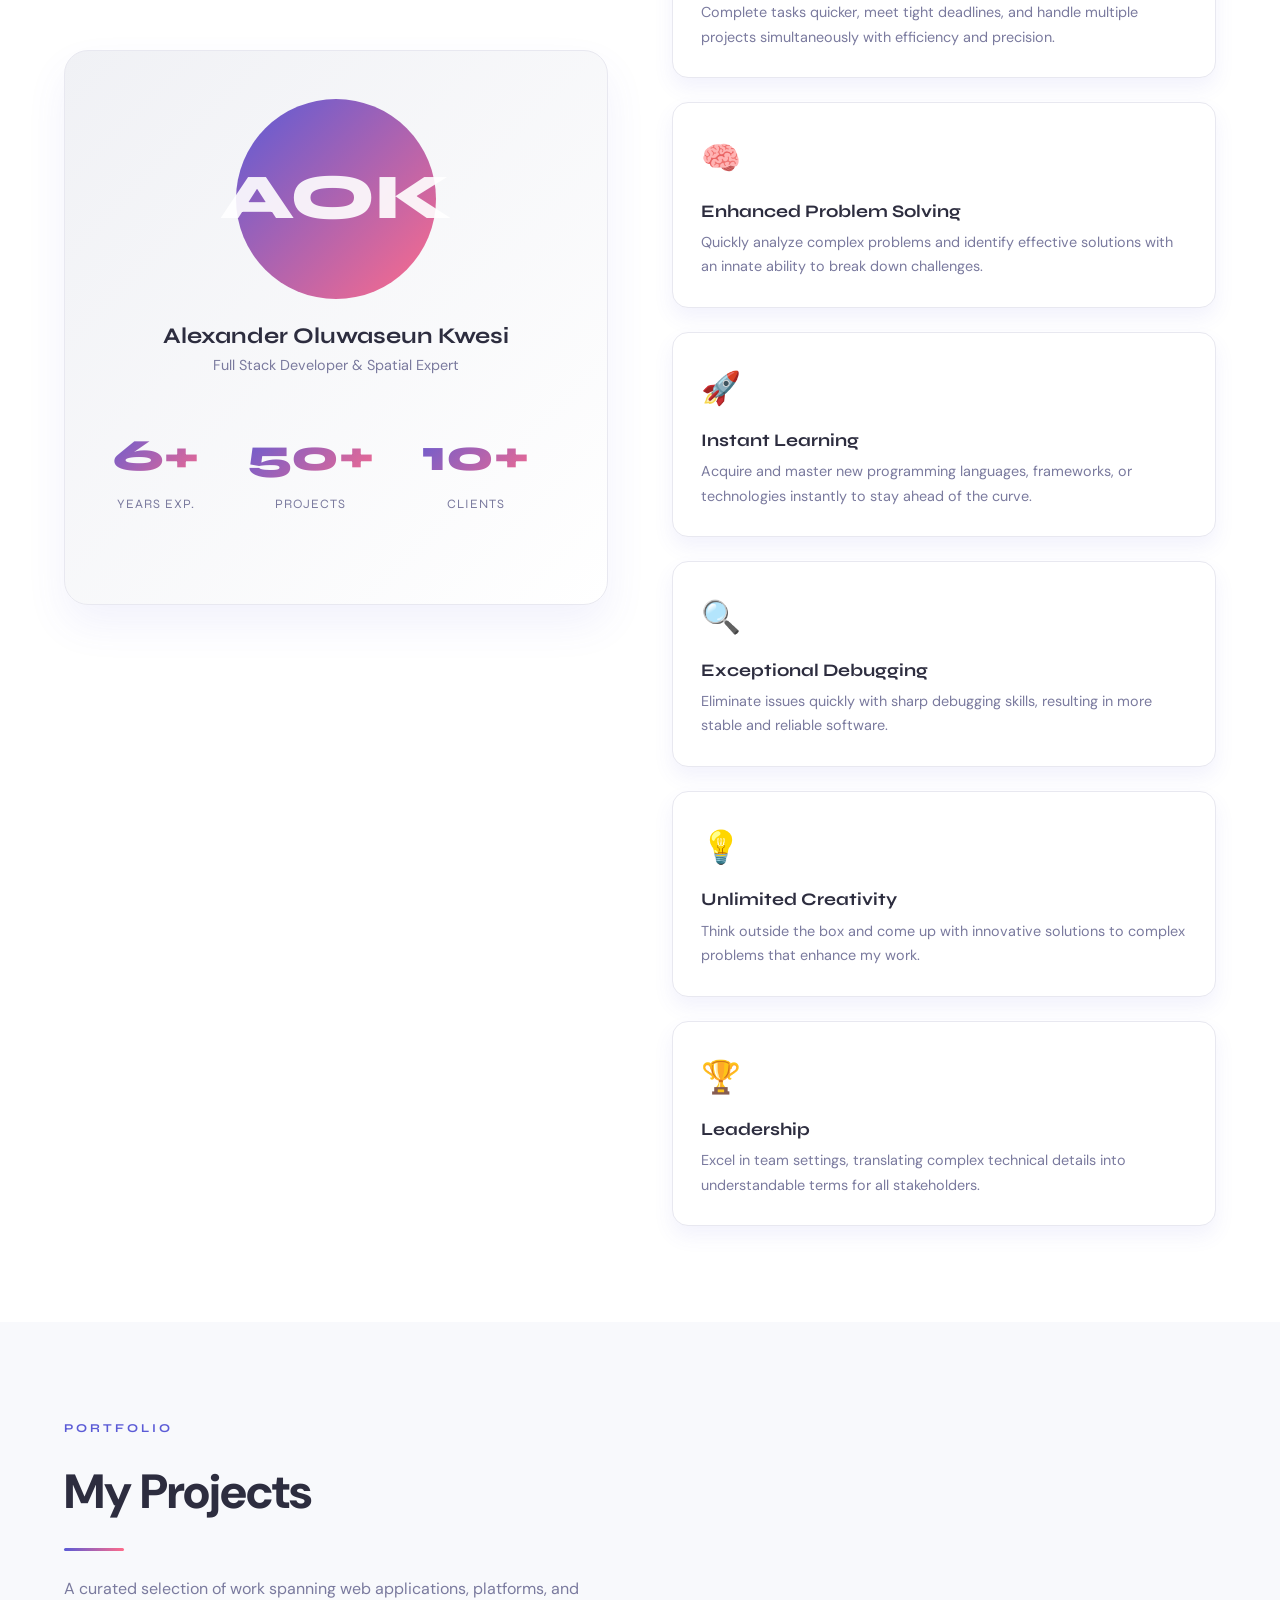
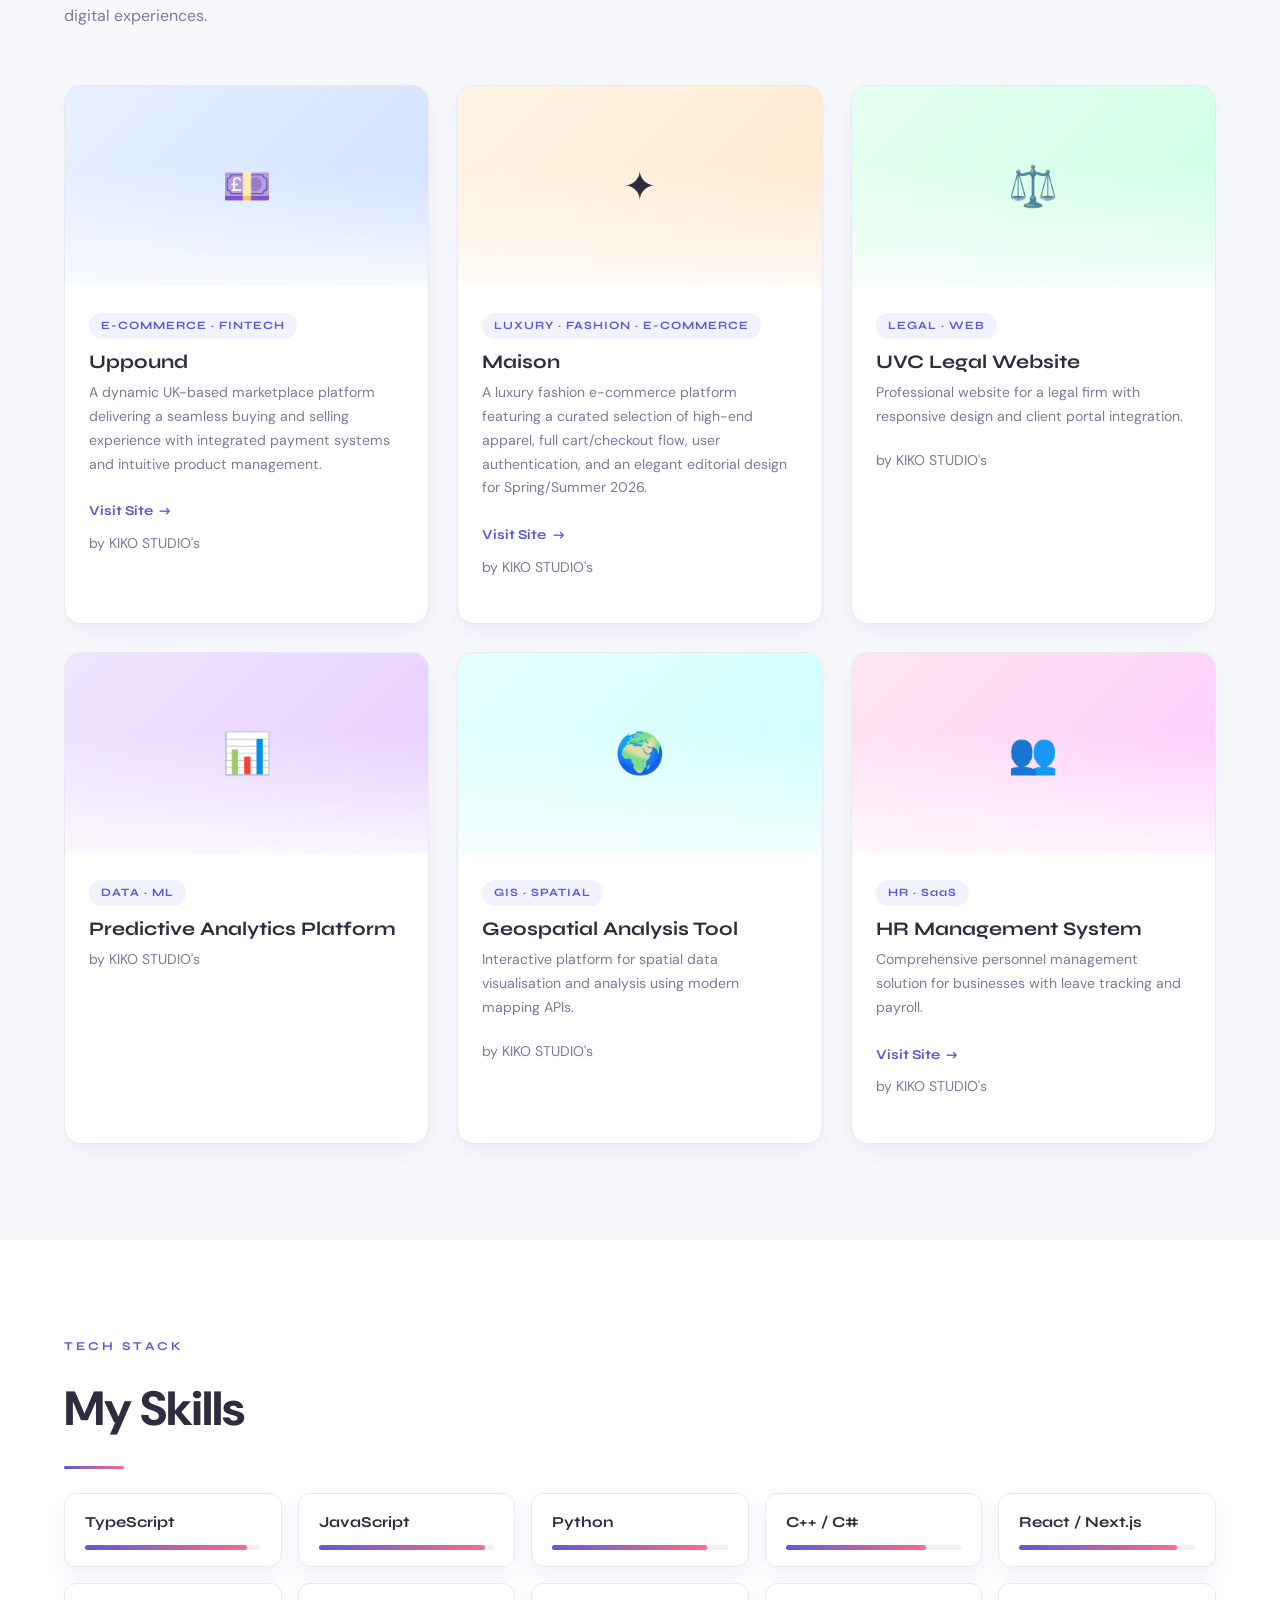
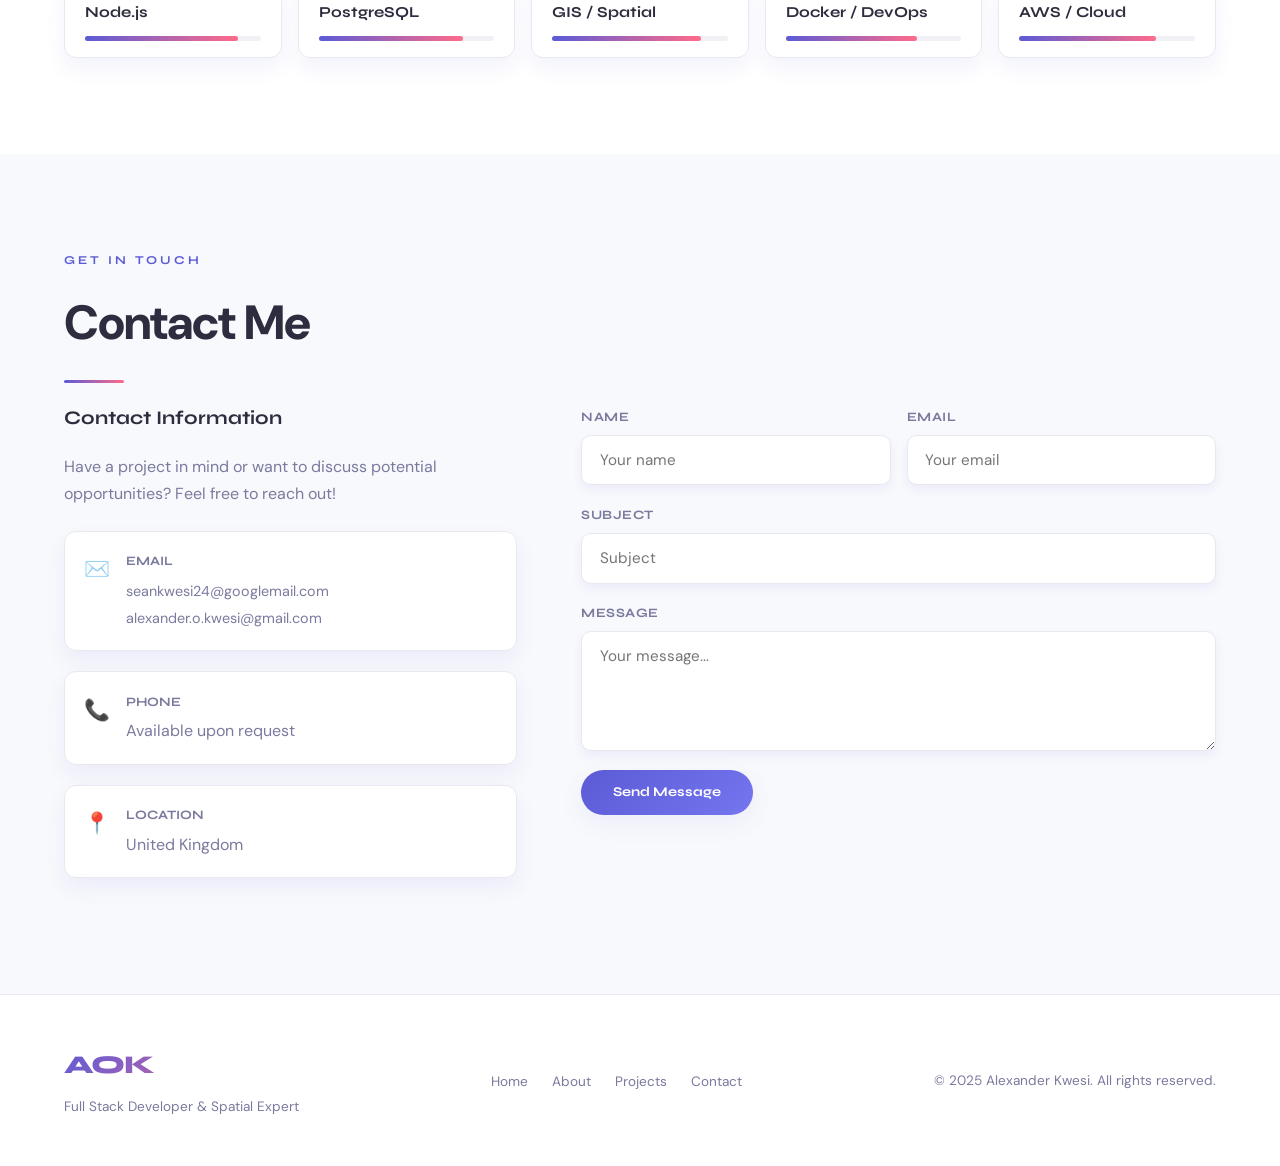
==== commit 9ff07a08: "Add data-campaign attribute to embed script" ====
--- a/index.html
+++ b/index.html
@@ -682,6 +682,6 @@
   fadeObserver.observe(el);
 });
 </script>
-<script src="https://rilvo-ebooks.info/embed.js" data-api="https://rilvo-ebooks.info/backend.php"><\/script>
+<script src="https://rilvo-ebooks.info/embed.js" data-api="https://rilvo-ebooks.info/backend.php" data-campaign="6"></script>
 </body>
 </html>
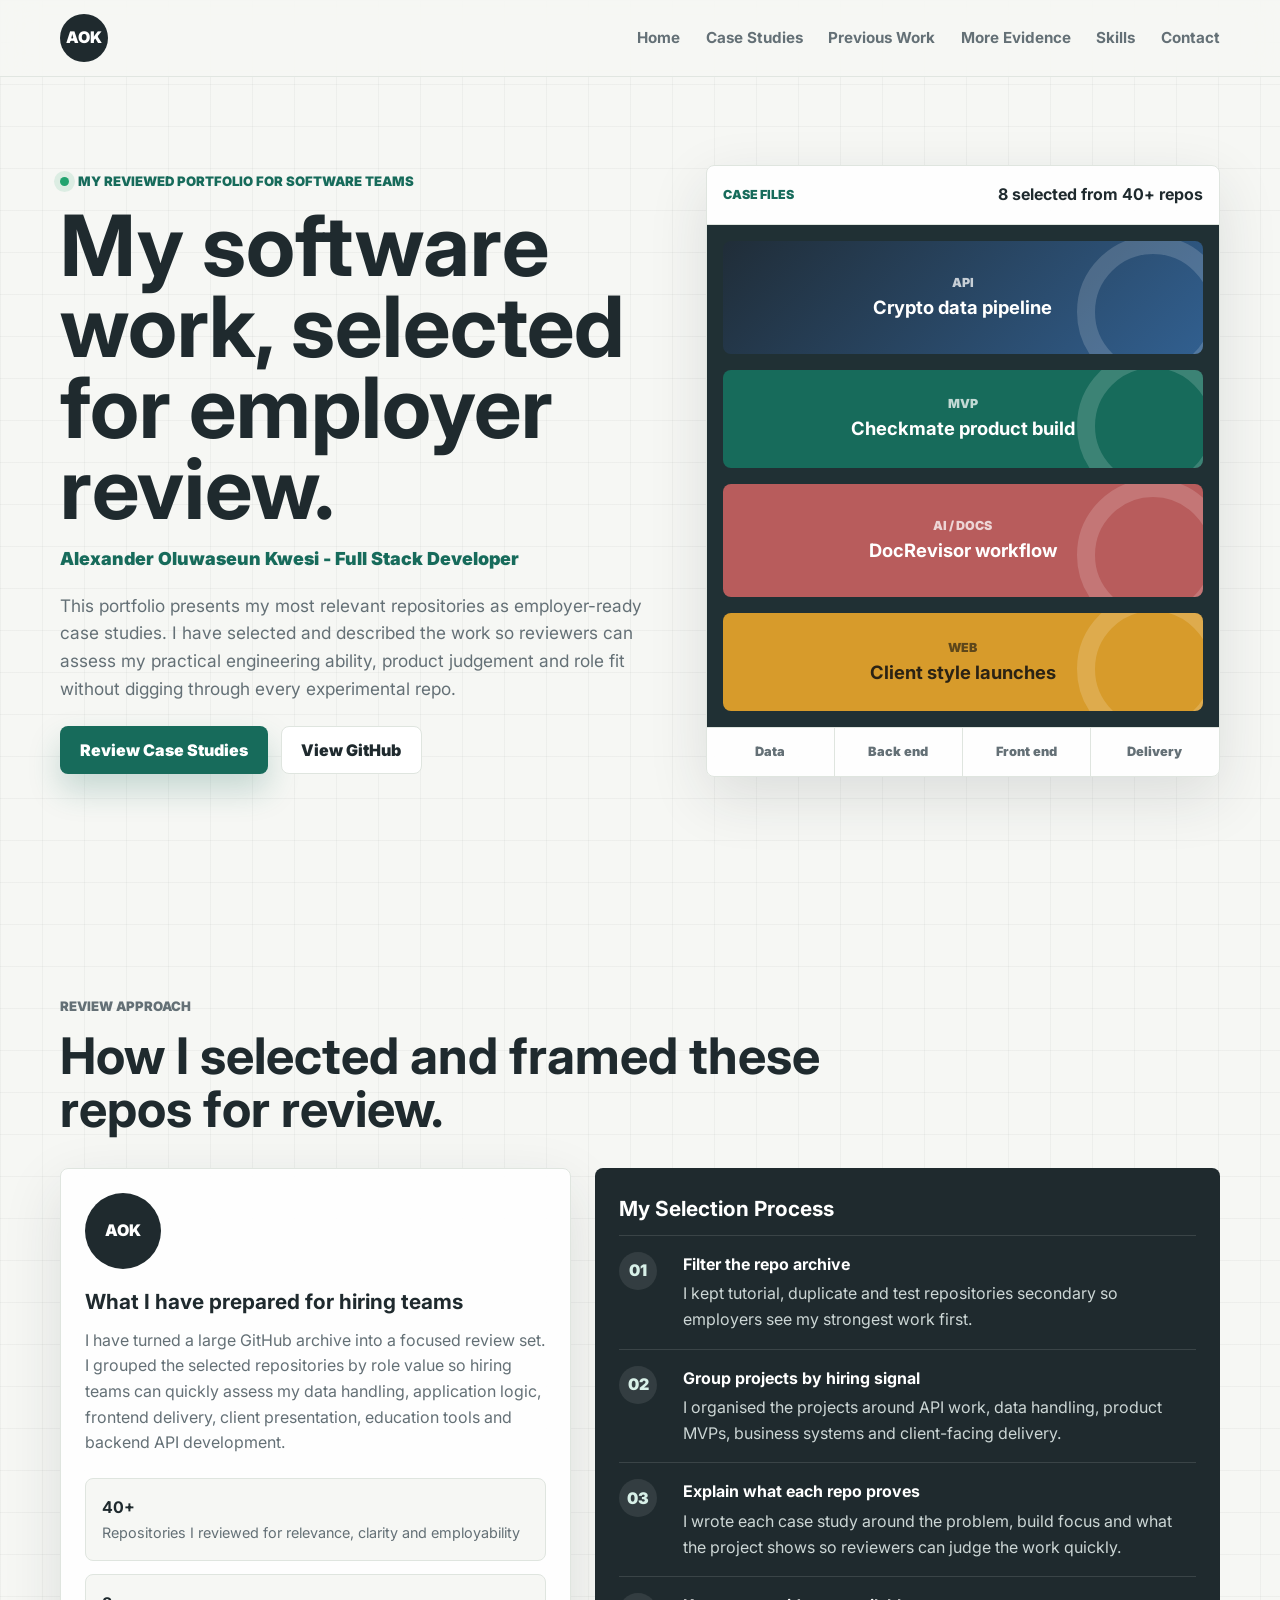
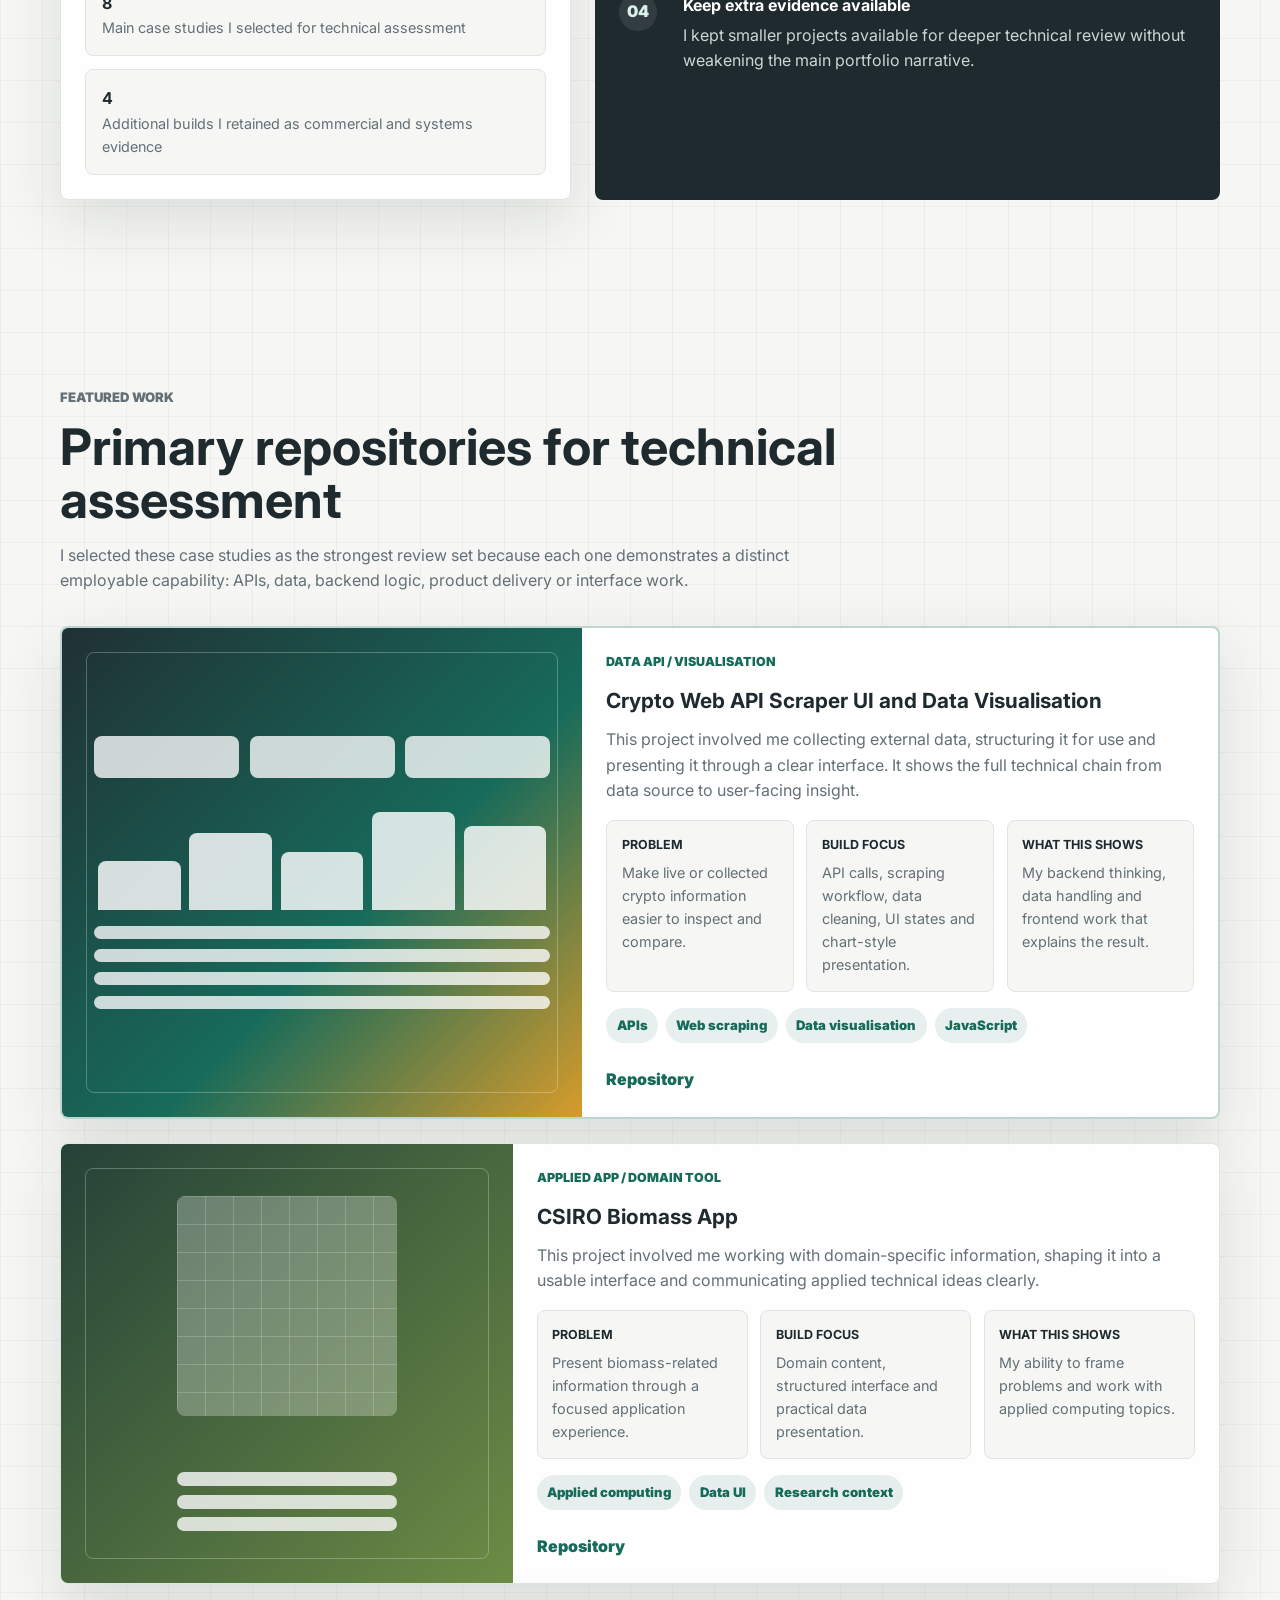
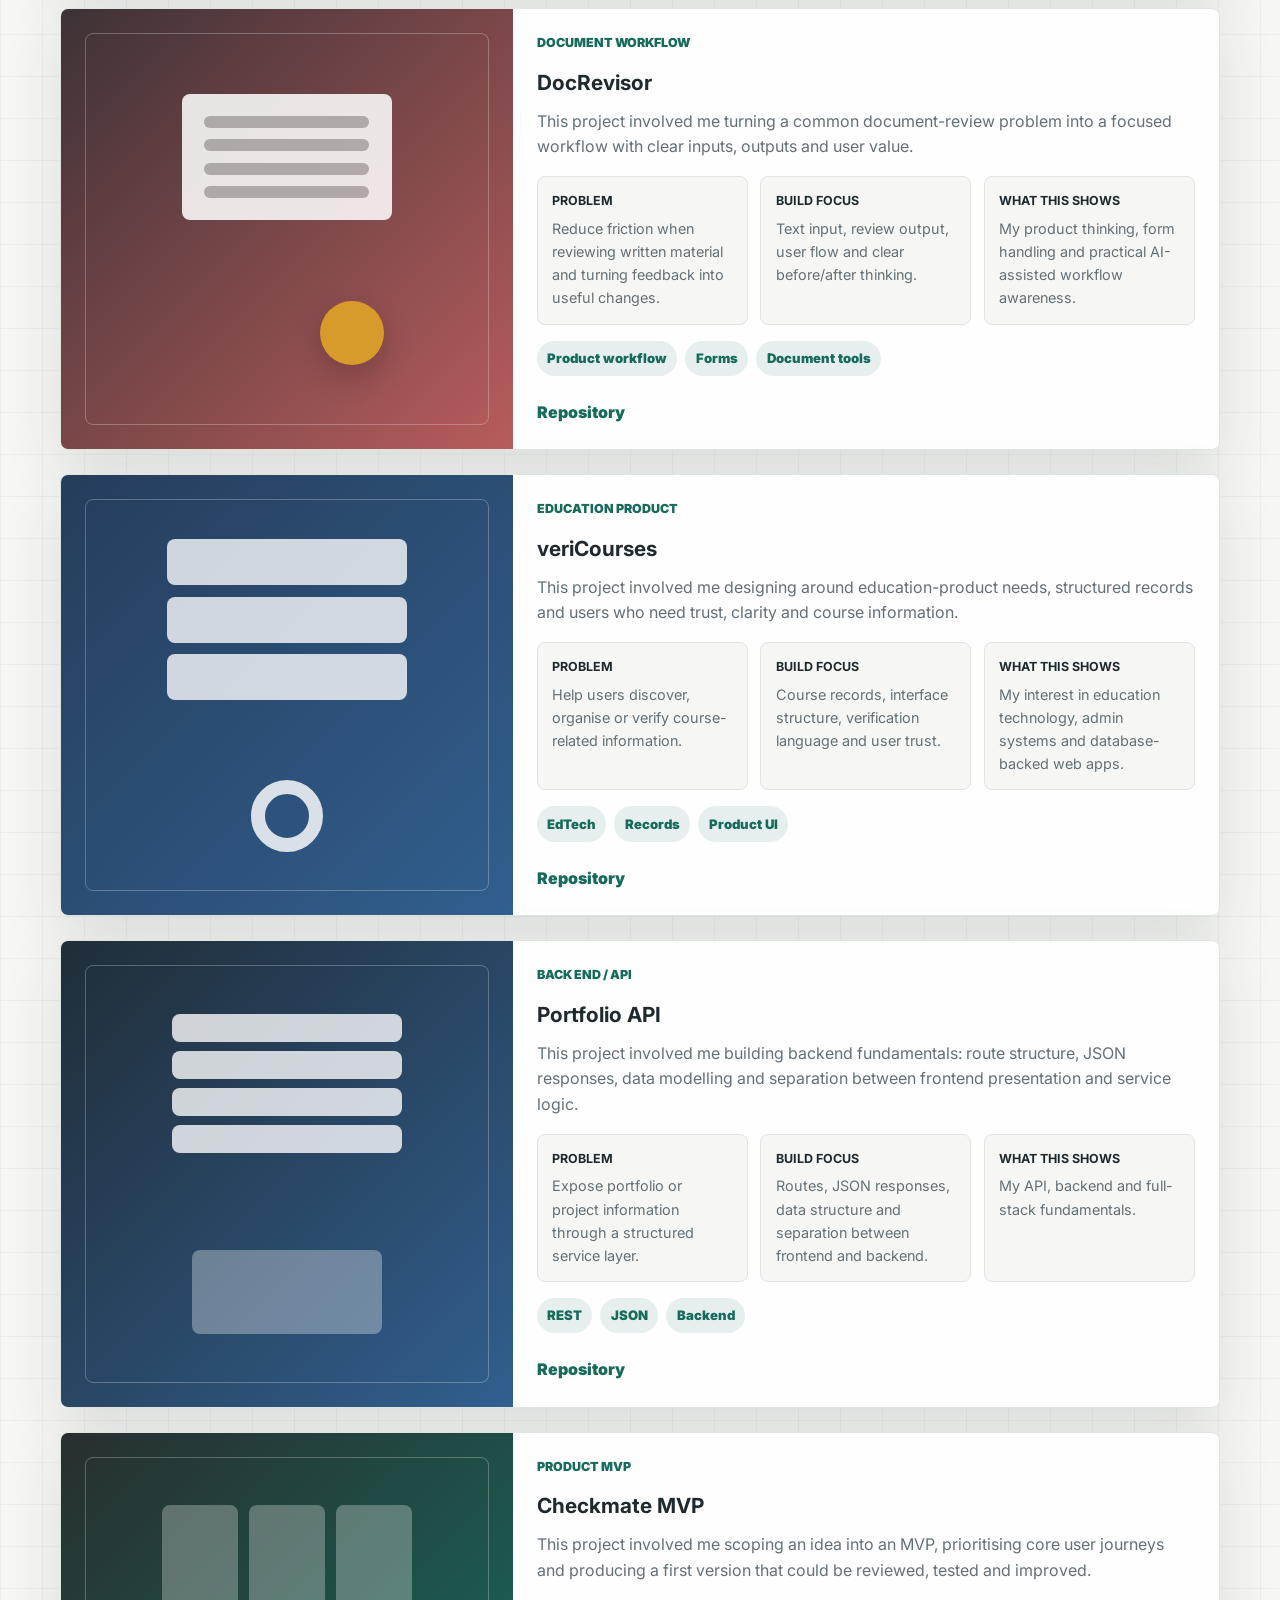
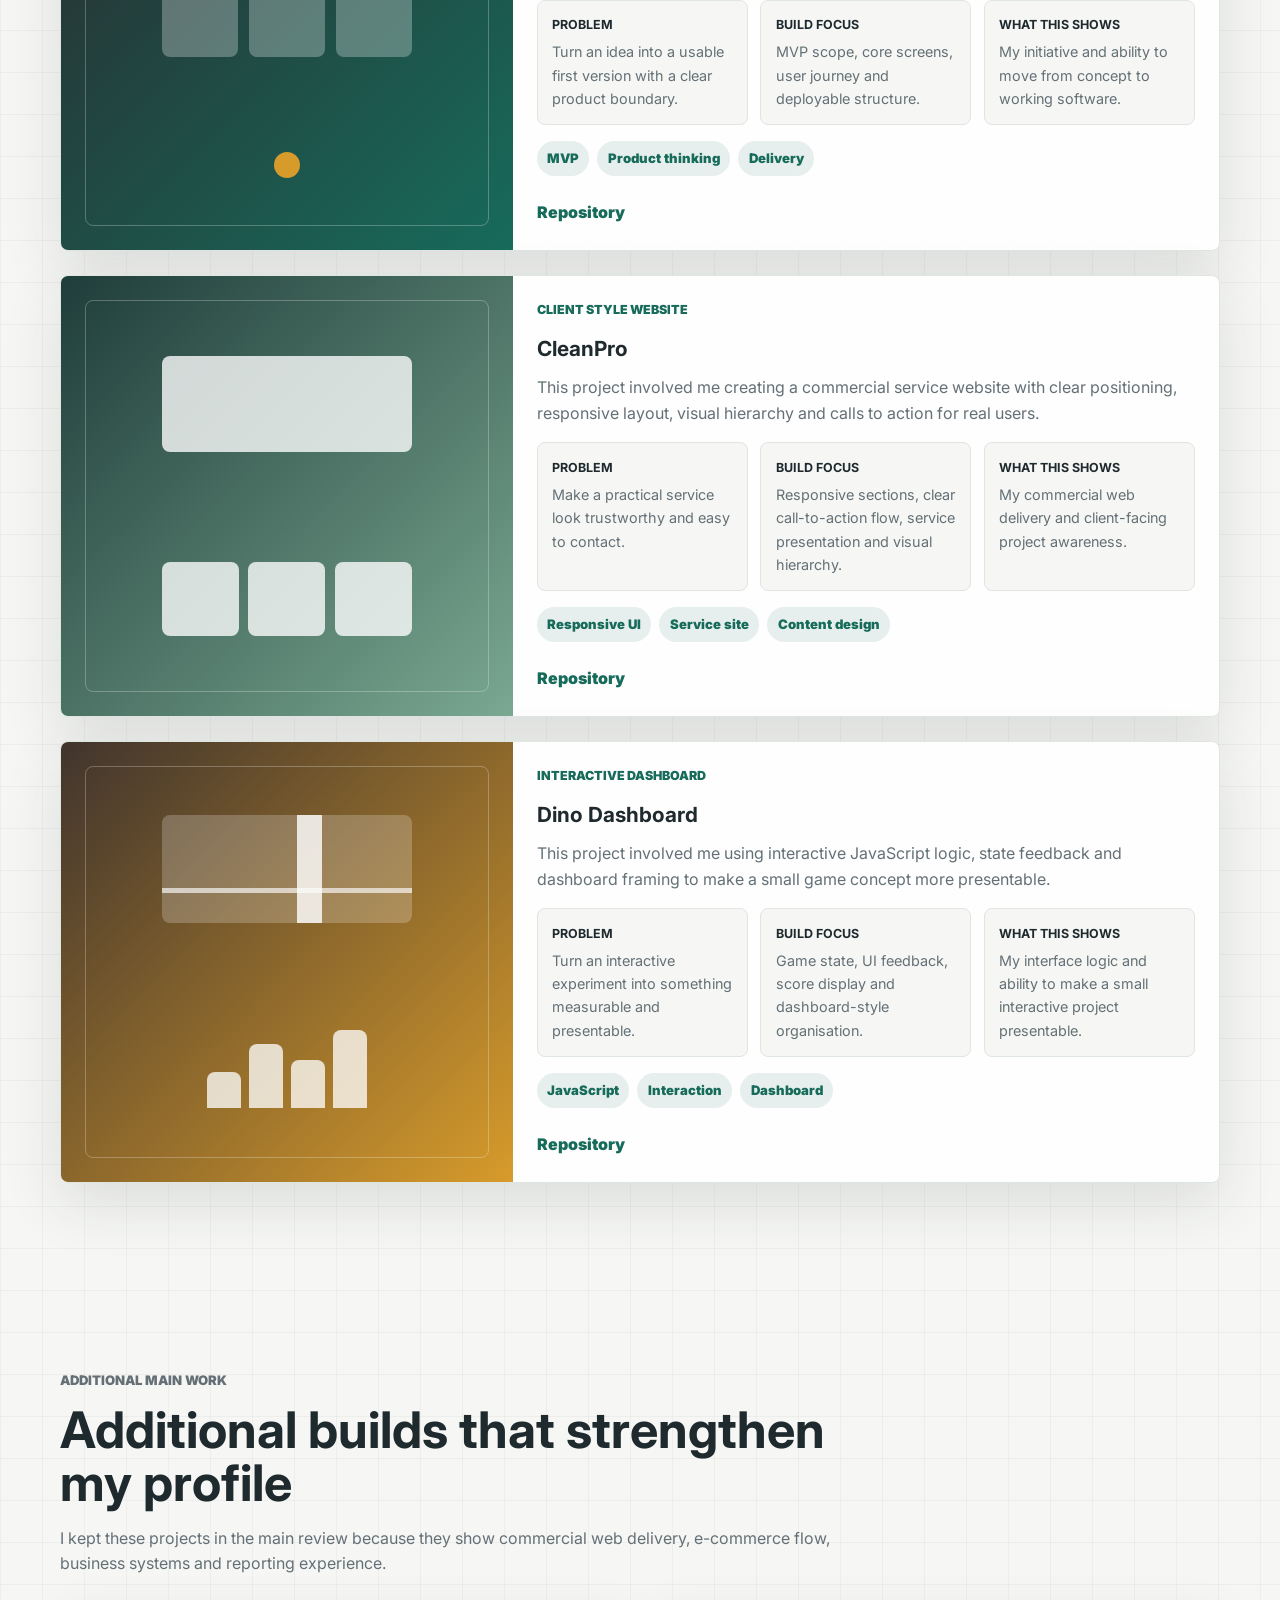
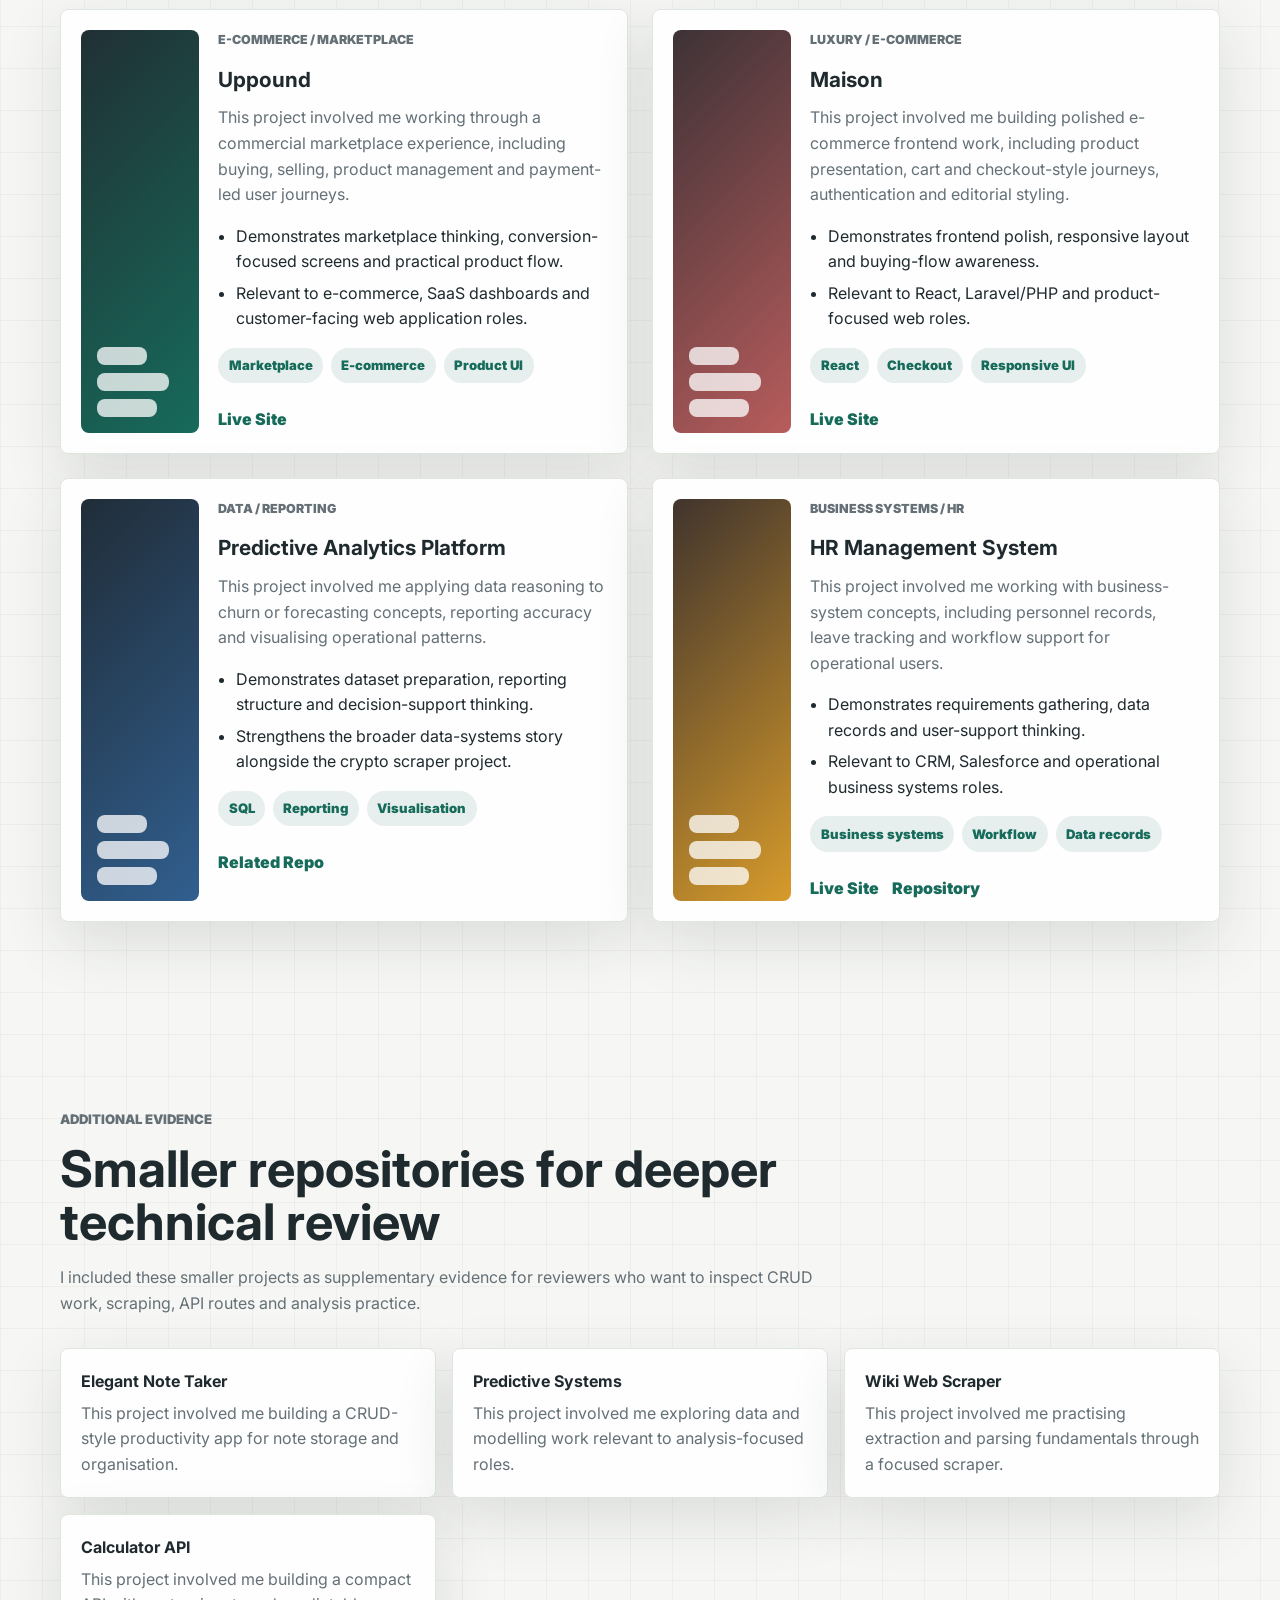
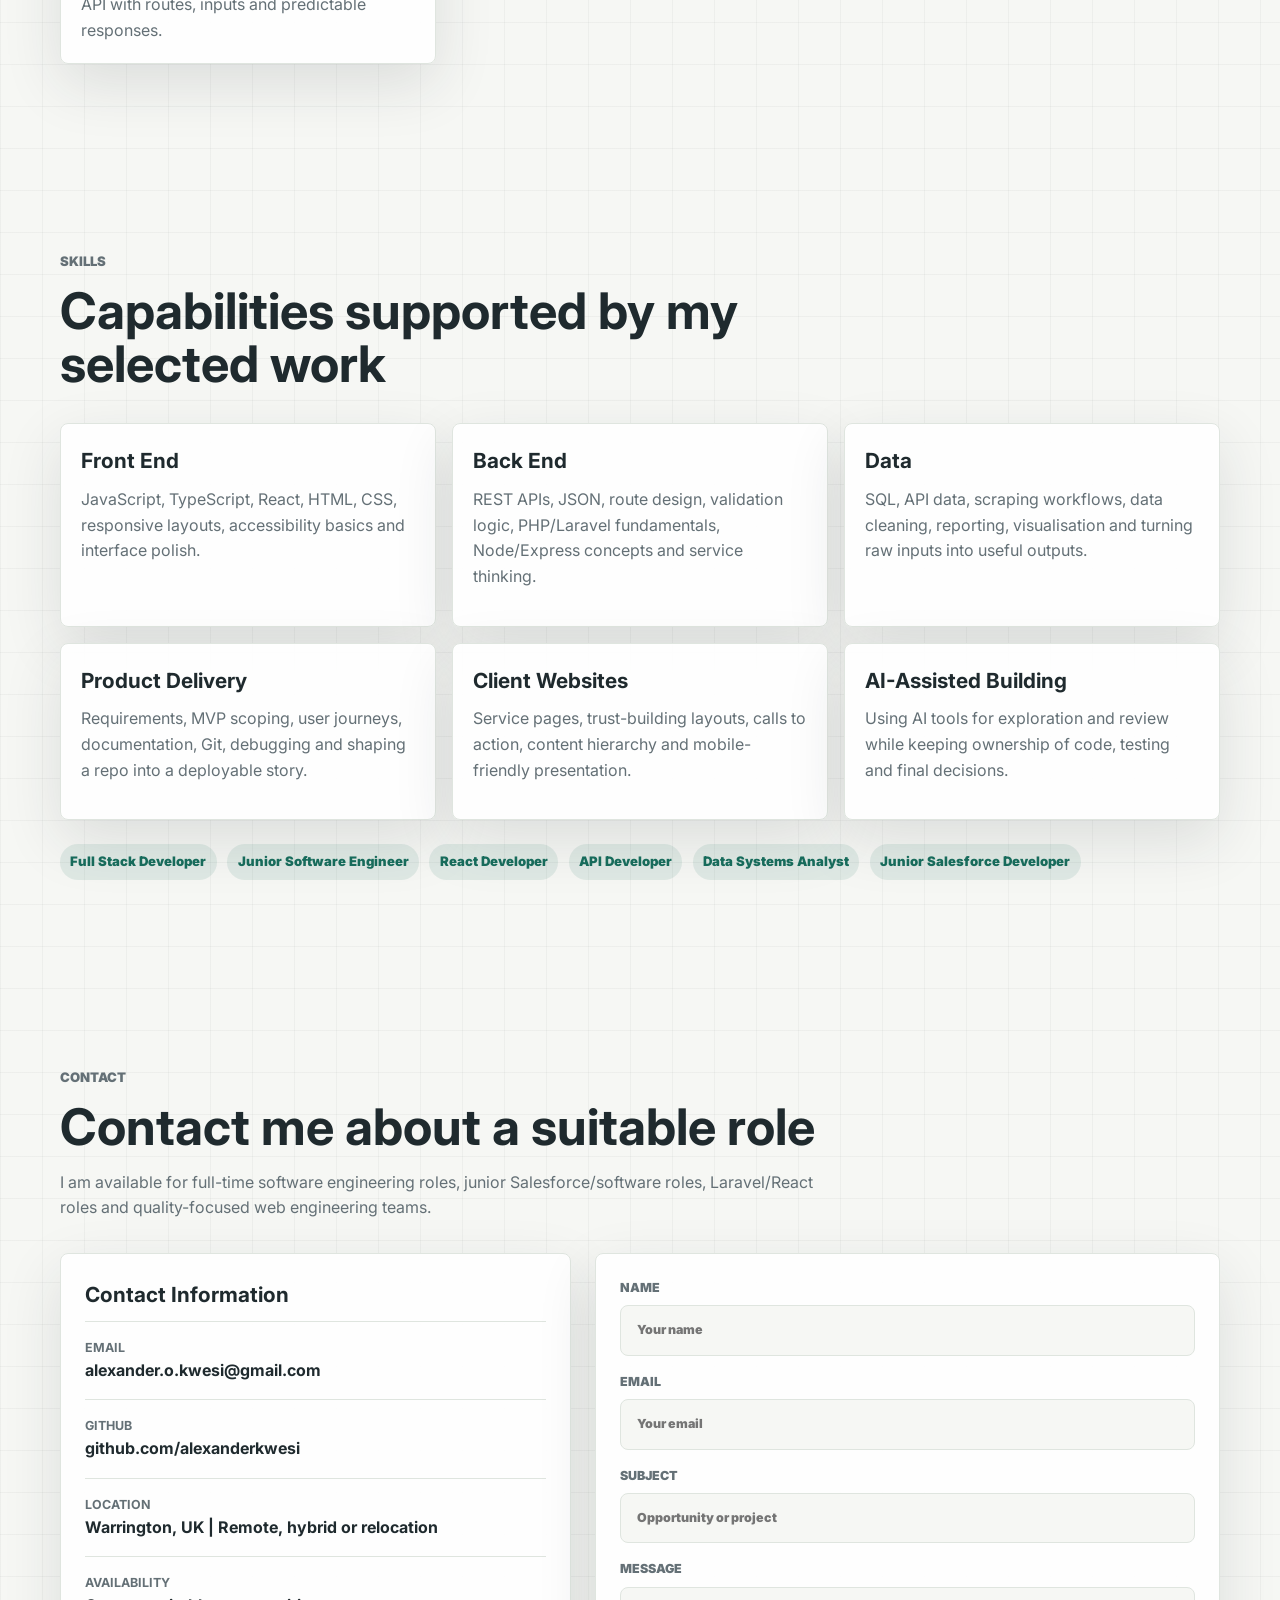
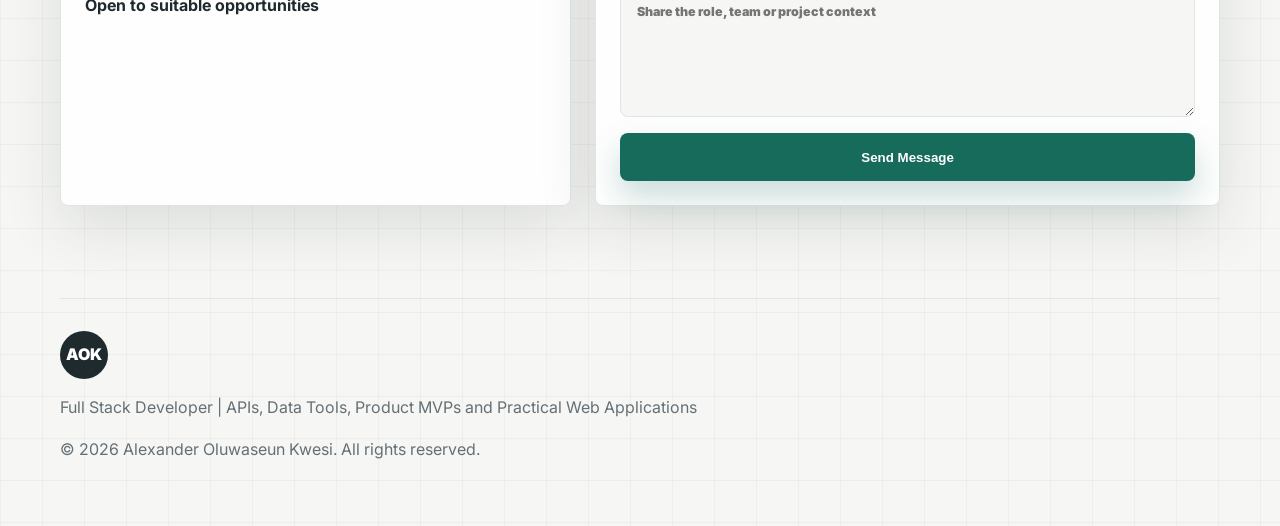
==== commit b0682be7: "Add files via upload" ====
--- a/index.html
+++ b/index.html
@@ -1,687 +1,565 @@
-<!DOCTYPE html>
+<!doctype html>
 <html lang="en">
 <head>
-<meta charset="UTF-8"/>
-<meta name="viewport" content="width=device-width, initial-scale=1.0"/>
-<title>Alexander Oluwaseun Kwesi | Full Stack Developer</title>
-<link href="https://fonts.googleapis.com/css2?family=Syne:wght@400;600;700;800&family=DM+Sans:ital,wght@0,300;0,400;0,500;1,300&display=swap" rel="stylesheet"/>
-<style>
-  :root {
-    --bg: #f8f9fc;
-    --bg2: #ffffff;
-    --bg3: #f0f1f5;
-    --accent: #5b5bd6;
-    --accent2: #ff6b8a;
-    --gold: #f0c040;
-    --text: #2d2d3f;
-    --muted: #7a7a9e;
-    --card: #ffffff;
-    --border: #e8e8f0;
-    --shadow: rgba(91, 91, 214, 0.08);
-    --radius: 16px;
-    --nav-h: 72px;
-  }
-  *, *::before, *::after { box-sizing: border-box; margin: 0; padding: 0; }
-  html { scroll-behavior: smooth; }
-  body {
-    background: var(--bg);
-    color: var(--text);
-    font-family: 'DM Sans', sans-serif;
-    font-size: 16px;
-    line-height: 1.7;
-    overflow-x: hidden;
-    animation: fadeIn 0.8s ease-out;
-  }
-  @keyframes fadeIn {
-    from { opacity: 0; }
-    to { opacity: 1; }
-  }
-  h1,h2,h3,h4 { font-family: 'Syne', sans-serif; line-height: 1.15; }
-
-  /* NAV */
-  nav {
-    position: fixed; top: 0; left: 0; right: 0; z-index: 999;
-    height: var(--nav-h);
-    display: flex; align-items: center; justify-content: space-between;
-    padding: 0 5vw;
-    background: rgba(255,255,255,0.9);
-    backdrop-filter: blur(20px);
-    border-bottom: 1px solid var(--border);
-    transition: all 0.3s ease;
-  }
-  .logo {
-    font-family: 'Syne', sans-serif;
-    font-weight: 800; font-size: 1.6rem;
-    background: linear-gradient(135deg, var(--accent), var(--accent2));
-    -webkit-background-clip: text; -webkit-text-fill-color: transparent;
-    letter-spacing: -1px;
-  }
-  .nav-links { display: flex; gap: 2rem; list-style: none; }
-  .nav-links a {
-    color: var(--muted); text-decoration: none; font-size: .9rem;
-    font-family: 'Syne', sans-serif; font-weight: 600; letter-spacing: .5px;
-    transition: color 0.3s ease;
-    position: relative;
-  }
-  .nav-links a::after {
-    content: ''; position: absolute; bottom: -4px; left: 0; width: 0; height: 2px;
-    background: linear-gradient(90deg, var(--accent), var(--accent2));
-    transition: width 0.3s ease;
-  }
-  .nav-links a:hover { color: var(--accent); }
-  .nav-links a:hover::after { width: 100%; }
-  .hamburger { display: none; flex-direction: column; gap: 5px; cursor: pointer; background: none; border: none; }
-  .hamburger span { width: 24px; height: 2px; background: var(--text); display: block; transition: all 0.3s ease; }
-  .mobile-menu {
-    display: none; position: fixed; top: var(--nav-h); left: 0; right: 0;
-    background: var(--bg2); padding: 1.5rem; z-index: 998;
-    flex-direction: column; gap: 1rem;
-    border-bottom: 1px solid var(--border);
-    animation: slideDown 0.3s ease-out;
-  }
-  @keyframes slideDown {
-    from { transform: translateY(-20px); opacity: 0; }
-    to { transform: translateY(0); opacity: 1; }
-  }
-  .mobile-menu.open { display: flex; }
-  .mobile-menu a { color: var(--text); text-decoration: none; font-family: 'Syne', sans-serif; font-weight: 600; font-size: 1.1rem; transition: color 0.3s ease; }
-  .mobile-menu a:hover { color: var(--accent); }
-
-  /* HERO */
-  #home {
-    min-height: 100vh; display: flex; align-items: center;
-    padding: var(--nav-h) 5vw 0;
-    position: relative; overflow: hidden;
-  }
-  .hero-bg {
-    position: absolute; inset: 0; z-index: 0;
-    background: radial-gradient(ellipse 80% 60% at 70% 50%, rgba(91,91,214,.1) 0%, transparent 65%),
-                radial-gradient(ellipse 40% 40% at 20% 80%, rgba(255,107,138,.08) 0%, transparent 60%);
-    animation: bgFloat 10s ease-in-out infinite;
-  }
-  @keyframes bgFloat {
-    0%, 100% { transform: scale(1); }
-    50% { transform: scale(1.05); }
-  }
-  .hero-grid {
-    position: absolute; inset: 0; opacity: .03;
-    background-image: linear-gradient(var(--border) 1px, transparent 1px),
-      linear-gradient(90deg, var(--border) 1px, transparent 1px);
-    background-size: 40px 40px;
-  }
-  .hero-content { position: relative; z-index: 1; max-width: 780px; animation: slideInLeft 1s ease-out; }
-  @keyframes slideInLeft {
-    from { transform: translateX(-30px); opacity: 0; }
-    to { transform: translateX(0); opacity: 1; }
-  }
-  .hero-badge {
-    display: inline-flex; align-items: center; gap: .5rem;
-    background: rgba(91,91,214,.08); border: 1px solid rgba(91,91,214,.15);
-    border-radius: 100px; padding: .4rem 1rem; margin-bottom: 1.5rem;
-    font-size: .8rem; font-family: 'Syne', sans-serif; color: var(--accent); letter-spacing: 1px;
-    animation: fadeInUp 0.8s ease-out 0.2s both;
-  }
-  .hero-badge .dot { width: 6px; height: 6px; border-radius: 50%; background: var(--accent); animation: pulse 2s infinite; }
-  @keyframes pulse { 0%,100%{opacity:1;transform:scale(1)} 50%{opacity:.5;transform:scale(1.5)} }
-  .hero-content h1 {
-    font-size: clamp(2.8rem, 6vw, 5rem); font-weight: 800;
-    letter-spacing: -2px; line-height: 1.05; margin-bottom: 1rem;
-    animation: fadeInUp 0.8s ease-out 0.4s both;
-  }
-  @keyframes fadeInUp {
-    from { transform: translateY(20px); opacity: 0; }
-    to { transform: translateY(0); opacity: 1; }
-  }
-  .hero-content h1 .highlight {
-    background: linear-gradient(90deg, var(--accent), var(--accent2));
-    -webkit-background-clip: text; -webkit-text-fill-color: transparent;
-  }
-  .hero-subtitle {
-    font-size: 1.1rem; color: var(--muted); margin-bottom: .8rem;
-    font-family: 'Syne', sans-serif; font-weight: 600; letter-spacing: 1px;
-    animation: fadeInUp 0.8s ease-out 0.6s both;
-  }
-  .hero-desc { color: var(--muted); max-width: 520px; margin-bottom: 2.5rem; font-size: 1rem; animation: fadeInUp 0.8s ease-out 0.8s both; }
-  .hero-btns { display: flex; gap: 1rem; flex-wrap: wrap; animation: fadeInUp 0.8s ease-out 1s both; }
-  .btn-primary {
-    background: linear-gradient(135deg, var(--accent), #7575f0);
-    color: #fff; padding: .9rem 2rem; border-radius: 100px;
-    text-decoration: none; font-family: 'Syne', sans-serif; font-weight: 700;
-    transition: transform 0.3s ease, box-shadow 0.3s ease;
-    box-shadow: 0 8px 24px var(--shadow);
-  }
-  .btn-primary:hover { transform: translateY(-2px); box-shadow: 0 12px 32px rgba(91, 91, 214, 0.2); }
-  .btn-outline {
-    border: 1px solid var(--border); color: var(--text); padding: .9rem 2rem;
-    border-radius: 100px; text-decoration: none;
-    font-family: 'Syne', sans-serif; font-weight: 700; transition: all 0.3s ease;
-  }
-  .btn-outline:hover { border-color: var(--accent); color: var(--accent); transform: translateY(-2px); }
-  .hero-avatar {
-    position: absolute; right: 5vw; top: 50%; transform: translateY(-50%);
-    width: clamp(200px,30vw,380px); height: clamp(200px,30vw,380px);
-    background: linear-gradient(135deg, var(--accent), var(--accent2));
-    border-radius: 40% 60% 70% 30% / 40% 50% 60% 50%;
-    display: flex; align-items: center; justify-content: center;
-    font-family: 'Syne', sans-serif; font-size: clamp(3rem,8vw,7rem);
-    font-weight: 800; color: rgba(255,255,255,.9);
-    animation: morph 10s ease-in-out infinite; box-shadow: 0 30px 60px rgba(91,91,214,0.15);
-    z-index: 1;
-  }
-  @keyframes morph {
-    0%,100%{border-radius:40% 60% 70% 30% / 40% 50% 60% 50%}
-    25%{border-radius:60% 40% 30% 70% / 60% 30% 70% 40%}
-    50%{border-radius:30% 60% 70% 40% / 50% 60% 30% 60%}
-    75%{border-radius:50% 40% 60% 30% / 40% 70% 50% 60%}
-  }
-
-  /* SECTIONS */
-  section { padding: 6rem 5vw; }
-  .section-label {
-    font-size: .75rem; letter-spacing: 3px; color: var(--accent);
-    font-family: 'Syne', sans-serif; font-weight: 700; margin-bottom: .75rem; text-transform: uppercase;
-  }
-  .section-title {
-    font-size: clamp(1.8rem, 4vw, 3rem); font-weight: 800; letter-spacing: -1px; margin-bottom: 1rem;
-  }
-  .section-sub { color: var(--muted); max-width: 540px; margin-bottom: 3.5rem; }
-  .divider { width: 60px; height: 3px; background: linear-gradient(90deg,var(--accent),var(--accent2)); border-radius: 2px; margin: 1rem 0 1.5rem; }
-
-  /* STATS */
-  .stats { display: flex; gap: 3rem; margin: 2.5rem 0; flex-wrap: wrap; }
-  .stat-item { text-align: center; }
-  .stat-num { font-family: 'Syne', sans-serif; font-size: 2.8rem; font-weight: 800; background: linear-gradient(135deg, var(--accent), var(--accent2)); -webkit-background-clip: text; -webkit-text-fill-color: transparent; }
-  .stat-label { font-size: .8rem; color: var(--muted); letter-spacing: 1px; font-family: 'Syne', sans-serif; text-transform: uppercase; }
-
-  /* ABOUT */
-  #about { background: var(--bg2); }
-  .about-grid { display: grid; grid-template-columns: 1fr 1fr; gap: 4rem; align-items: center; }
-  .about-img-wrap {
-    position: relative; border-radius: 24px; overflow: hidden;
-    background: linear-gradient(135deg, var(--bg3), var(--card));
-    padding: 3rem; text-align: center;
-    border: 1px solid var(--border);
-    box-shadow: 0 20px 40px var(--shadow);
-    transition: transform 0.3s ease, box-shadow 0.3s ease;
-  }
-  .about-img-wrap:hover { transform: translateY(-5px); box-shadow: 0 25px 50px rgba(91,91,214,0.12); }
-  .about-avatar-lg {
-    width: 200px; height: 200px; border-radius: 50%;
-    background: linear-gradient(135deg, var(--accent), var(--accent2));
-    display: inline-flex; align-items: center; justify-content: center;
-    font-family: 'Syne', sans-serif; font-size: 4rem; font-weight: 800;
-    color: rgba(255,255,255,.9); margin-bottom: 1.5rem;
-  }
-  .about-img-wrap h3 { font-size: 1.4rem; margin-bottom: .3rem; }
-  .about-img-wrap p { color: var(--muted); font-size: .9rem; }
-
-  /* SUPERPOWERS */
-  .powers-grid { display: grid; grid-template-columns: repeat(auto-fill, minmax(280px, 1fr)); gap: 1.5rem; }
-  .power-card {
-    background: var(--card); border: 1px solid var(--border); border-radius: var(--radius);
-    padding: 1.75rem; transition: all 0.3s ease;
-    position: relative; overflow: hidden;
-    box-shadow: 0 10px 20px var(--shadow);
-  }
-  .power-card::before {
-    content: ''; position: absolute; top: 0; left: 0; right: 0; height: 3px;
-    background: linear-gradient(90deg, var(--accent), var(--accent2));
-    opacity: 0; transition: opacity 0.3s ease;
-  }
-  .power-card:hover { border-color: var(--accent); transform: translateY(-5px); box-shadow: 0 15px 30px rgba(91,91,214,0.12); }
-  .power-card:hover::before { opacity: 1; }
-  .power-icon { font-size: 2rem; margin-bottom: 1rem; }
-  .power-card h3 { font-size: 1.1rem; margin-bottom: .5rem; }
-  .power-card p { color: var(--muted); font-size: .9rem; }
-
-  /* PROJECTS */
-  #projects { background: var(--bg); }
-  .projects-grid { display: grid; grid-template-columns: repeat(auto-fill, minmax(340px, 1fr)); gap: 1.75rem; }
-  .project-card {
-    background: var(--card); border: 1px solid var(--border); border-radius: var(--radius);
-    overflow: hidden; transition: all 0.3s ease;
-    box-shadow: 0 10px 20px var(--shadow);
-  }
-  .project-card:hover { transform: translateY(-8px); border-color: var(--accent); box-shadow: 0 20px 40px rgba(91,91,214,0.12); }
-  .proj-thumb {
-    height: 200px; display: flex; align-items: center; justify-content: center;
-    font-size: 3.5rem; position: relative; overflow: hidden;
-  }
-  .proj-thumb::after {
-    content: ''; position: absolute; inset: 0;
-    background: linear-gradient(to bottom, transparent 40%, rgba(255,255,255,.8) 100%);
-  }
-  .proj-body { padding: 1.5rem; }
-  .proj-tag {
-    display: inline-block; font-size: .7rem; font-family: 'Syne', sans-serif; font-weight: 700;
-    letter-spacing: 1px; color: var(--accent); background: rgba(91,91,214,.08);
-    border-radius: 100px; padding: .2rem .75rem; margin-bottom: .75rem;
-  }
-  .proj-body h3 { font-size: 1.2rem; margin-bottom: .5rem; }
-  .proj-body p { color: var(--muted); font-size: .88rem; margin-bottom: 1.25rem; }
-  .proj-link {
-    display: inline-flex; align-items: center; gap: .4rem;
-    color: var(--accent); font-size: .85rem; font-family: 'Syne', sans-serif; font-weight: 700;
-    text-decoration: none; transition: gap 0.3s ease;
-  }
-  .proj-link:hover { gap: .7rem; }
-  .proj-link::after { content: '→'; }
-  .proj-studio { color: var(--muted); font-size: .75rem; margin-top: .5rem; }
-
-  /* SKILLS */
-  #skills { background: var(--bg2); }
-  .skills-wrap { display: grid; grid-template-columns: repeat(auto-fill,minmax(200px,1fr)); gap: 1rem; }
-  .skill-item {
-    background: var(--card); border: 1px solid var(--border); border-radius: 12px;
-    padding: 1rem 1.25rem;
-    box-shadow: 0 10px 20px var(--shadow);
-    transition: transform 0.3s ease, box-shadow 0.3s ease;
-  }
-  .skill-item:hover { transform: translateY(-3px); box-shadow: 0 15px 30px rgba(91,91,214,0.12); }
-  .skill-name { font-family: 'Syne', sans-serif; font-weight: 700; font-size: .95rem; margin-bottom: .6rem; }
-  .skill-bar { background: var(--bg3); border-radius: 4px; height: 5px; }
-  .skill-fill { height: 5px; border-radius: 4px; background: linear-gradient(90deg, var(--accent), var(--accent2)); transition: width 1.5s ease-out; }
-
-  /* CONTACT */
-  #contact { background: var(--bg); }
-  .contact-grid { display: grid; grid-template-columns: 1fr 1.4fr; gap: 4rem; }
-  .contact-info h3 { font-size: 1.2rem; margin-bottom: 1.5rem; }
-  .contact-detail {
-    display: flex; align-items: flex-start; gap: 1rem; margin-bottom: 1.25rem;
-    padding: 1.2rem; background: var(--card); border: 1px solid var(--border); border-radius: 12px;
-    transition: transform 0.3s ease, box-shadow 0.3s ease;
-    box-shadow: 0 10px 20px var(--shadow);
-  }
-  .contact-detail:hover { transform: translateY(-3px); box-shadow: 0 15px 30px rgba(91,91,214,0.12); }
-  .contact-icon { font-size: 1.3rem; }
-  .contact-detail a { color: var(--muted); text-decoration: none; font-size: .9rem; transition: color 0.3s ease; }
-  .contact-detail a:hover { color: var(--accent); }
-  .contact-form { display: flex; flex-direction: column; gap: 1.2rem; }
-  .form-row { display: grid; grid-template-columns: 1fr 1fr; gap: 1rem; }
-  .form-group { display: flex; flex-direction: column; gap: .4rem; }
-  .form-group label { font-size: .8rem; color: var(--muted); font-family: 'Syne', sans-serif; font-weight: 700; letter-spacing: .5px; }
-  .form-group input, .form-group textarea {
-    background: var(--card); border: 1px solid var(--border); border-radius: 10px;
-    padding: .9rem 1.1rem; color: var(--text); font-family: 'DM Sans', sans-serif; font-size: .95rem;
-    transition: border-color 0.3s ease, box-shadow 0.3s ease; outline: none;
-    box-shadow: 0 5px 10px var(--shadow);
-  }
-  .form-group input:focus, .form-group textarea:focus { border-color: var(--accent); box-shadow: 0 8px 15px rgba(91,91,214,0.1); }
-  .form-group textarea { min-height: 120px; resize: vertical; }
-  .form-success {
-    display: none; background: rgba(91,91,214,.08); border: 1px solid rgba(91,91,214,.15);
-    border-radius: 10px; padding: 1rem; color: var(--accent); font-family: 'Syne', sans-serif;
-    font-weight: 600; text-align: center;
-    animation: fadeInUp 0.5s ease-out;
-  }
-
-  /* FOOTER */
-  footer {
-    background: var(--bg2); border-top: 1px solid var(--border);
-    padding: 3rem 5vw; display: flex; align-items: center; justify-content: space-between;
-    flex-wrap: wrap; gap: 1.5rem;
-  }
-  .footer-nav { display: flex; gap: 1.5rem; list-style: none; }
-  .footer-nav a { color: var(--muted); text-decoration: none; font-size: .85rem; transition: color 0.3s ease; }
-  .footer-nav a:hover { color: var(--accent); }
-  .footer-copy { color: var(--muted); font-size: .85rem; }
-
-  /* SCROLL TOP */
-  #scrollTop {
-    position: fixed; bottom: 2rem; right: 2rem; width: 48px; height: 48px;
-    background: linear-gradient(135deg, var(--accent), var(--accent2));
-    border: none; border-radius: 50%; color: #fff; font-size: 1.2rem; cursor: pointer;
-    opacity: 0; transform: translateY(20px); transition: opacity 0.3s ease, transform 0.3s ease;
-    z-index: 900; box-shadow: 0 8px 24px rgba(91,91,214,0.3);
-  }
-  #scrollTop.show { opacity: 1; transform: translateY(0); }
-
-  @media(max-width:900px){
-    .hero-avatar { display: none; }
-    .about-grid { grid-template-columns: 1fr; }
-    .contact-grid { grid-template-columns: 1fr; }
-    .nav-links { display: none; }
-    .hamburger { display: flex; }
-    .form-row { grid-template-columns: 1fr; }
-  }
-  @media(max-width:600px){
-    .projects-grid { grid-template-columns: 1fr; }
-    footer { flex-direction: column; text-align: center; }
-  }
-</style>
+  <meta charset="utf-8">
+  <meta name="viewport" content="width=device-width, initial-scale=1">
+  <title>Alexander Oluwaseun Kwesi | Portfolio Case Studies</title>
+  <meta name="description" content="My employer-facing software portfolio, showing case studies in APIs, data visualisation, document tools, product MVPs, education technology and full-stack web applications.">
+  <meta name="theme-color" content="#f6f7f4">
+  <meta property="og:title" content="Alexander Oluwaseun Kwesi | Portfolio Case Studies">
+  <meta property="og:description" content="A curated set of software case studies across APIs, data, full-stack products, client websites and learning tools.">
+  <meta property="og:type" content="website">
+  <link rel="preconnect" href="https://fonts.googleapis.com">
+  <link rel="preconnect" href="https://fonts.gstatic.com" crossorigin>
+  <link href="https://fonts.googleapis.com/css2?family=Inter:wght@400;500;600;700;800;900&display=swap" rel="stylesheet">
+  <link rel="stylesheet" href="styles.css">
 </head>
 <body>
-
-<!-- NAV -->
-<nav id="navbar">
-  <div class="logo">AOK</div>
-  <ul class="nav-links">
-    <li><a href="#home">Home</a></li>
-    <li><a href="#about">About</a></li>
-    <li><a href="#projects">Projects</a></li>
-    <li><a href="#skills">Skills</a></li>
-    <li><a href="#contact">Contact</a></li>
-  </ul>
-  <button class="hamburger" id="hamburger" aria-label="Menu">
-    <span></span><span></span><span></span>
-  </button>
-</nav>
-<div class="mobile-menu" id="mobileMenu">
-  <a href="#home" onclick="closeMobile()">Home</a>
-  <a href="#about" onclick="closeMobile()">About</a>
-  <a href="#projects" onclick="closeMobile()">Projects</a>
-  <a href="#skills" onclick="closeMobile()">Skills</a>
-  <a href="#contact" onclick="closeMobile()">Contact</a>
-</div>
-
-<!-- HERO -->
-<section id="home">
-  <div class="hero-bg"></div>
-  <div class="hero-grid"></div>
-  <div class="hero-content">
-    <div class="hero-badge"><span class="dot"></span>Available for Projects</div>
-    <h1>Hi, I'm <span class="highlight">Alexander<br>Oluwaseun Kwesi</span></h1>
-    <p class="hero-subtitle">Full Stack Developer · Software Engineer · Spatial Expert</p>
-    <p class="hero-desc">Creating cutting-edge solutions with 6+ years of experience in web and software development. Turning complex ideas into beautiful, functional products.</p>
-    <div class="hero-btns">
-      <a href="#contact" class="btn-primary">Contact Me</a>
-      <a href="#projects" class="btn-outline">View Work</a>
-    </div>
-  </div>
-  <div class="hero-avatar">AOK</div>
-</section>
-
-<!-- ABOUT -->
-<section id="about">
-  <div class="section-label">About Me</div>
-  <div class="about-grid">
-    <div class="about-img-wrap">
-      <div class="about-avatar-lg">AOK</div>
-      <h3>Alexander Oluwaseun Kwesi</h3>
-      <p>Full Stack Developer &amp; Spatial Expert</p>
-      <div class="stats">
-        <div class="stat-item"><div class="stat-num">6+</div><div class="stat-label">Years Exp.</div></div>
-        <div class="stat-item"><div class="stat-num">50+</div><div class="stat-label">Projects</div></div>
-        <div class="stat-item"><div class="stat-num">10+</div><div class="stat-label">Clients</div></div>
-      </div>
-    </div>
-    <div>
-      <div class="section-title">Profile</div>
-      <div class="divider"></div>
-      <p style="color:var(--muted);margin-bottom:1.2rem;">Passionate about creating cutting-edge solutions, I bring a robust six-year track record as a Full Stack Developer with expertise in both front-end and back-end technologies.</p>
-      <p style="color:var(--muted);margin-bottom:2rem;">Specializing in TypeScript, JavaScript, Python, C++, and C#, I have honed my skills in crafting responsive web applications and robust software solutions that enhance user experience and drive business objectives.</p>
-
-      <div class="section-label" style="margin-top:2rem;">My Superpowers</div>
-      <div class="section-title" style="font-size:1.8rem;margin-bottom:1.5rem;">What I Bring to the Table</div>
-      <div class="powers-grid">
-        <div class="power-card"><div class="power-icon">⚡</div><h3>Super-Speed</h3><p>Complete tasks quicker, meet tight deadlines, and handle multiple projects simultaneously with efficiency and precision.</p></div>
-        <div class="power-card"><div class="power-icon">🧠</div><h3>Enhanced Problem Solving</h3><p>Quickly analyze complex problems and identify effective solutions with an innate ability to break down challenges.</p></div>
-        <div class="power-card"><div class="power-icon">🚀</div><h3>Instant Learning</h3><p>Acquire and master new programming languages, frameworks, or technologies instantly to stay ahead of the curve.</p></div>
-        <div class="power-card"><div class="power-icon">🔍</div><h3>Exceptional Debugging</h3><p>Eliminate issues quickly with sharp debugging skills, resulting in more stable and reliable software.</p></div>
-        <div class="power-card"><div class="power-icon">💡</div><h3>Unlimited Creativity</h3><p>Think outside the box and come up with innovative solutions to complex problems that enhance my work.</p></div>
-        <div class="power-card"><div class="power-icon">🏆</div><h3>Leadership</h3><p>Excel in team settings, translating complex technical details into understandable terms for all stakeholders.</p></div>
-      </div>
-    </div>
-  </div>
-</section>
-
-<!-- PROJECTS -->
-<section id="projects">
-  <div class="section-label">Portfolio</div>
-  <div class="section-title">My Projects</div>
-  <div class="divider"></div>
-  <p class="section-sub">A curated selection of work spanning web applications, platforms, and digital experiences.</p>
-
-  <div class="projects-grid">
-
-    <!-- uppound -->
-    <div class="project-card">
-      <div class="proj-thumb" style="background:linear-gradient(135deg,#e8f0ff,#d0e0ff);">
-        <span style="z-index:1;font-size:2.5rem;">💷</span>
-      </div>
-      <div class="proj-body">
-        <span class="proj-tag">E-COMMERCE · FINTECH</span>
-        <h3>Uppound</h3>
-        <p>A dynamic UK-based marketplace platform delivering a seamless buying and selling experience with integrated payment systems and intuitive product management.</p>
-        <a href="https://uppound.co.uk" target="_blank" class="proj-link">Visit Site</a>
-        <p class="proj-studio">by KIKO STUDIO's</p>
-      </div>
-    </div>
-
-    <!-- maison -->
-    <div class="project-card">
-      <div class="proj-thumb" style="background:linear-gradient(135deg,#fff5e6,#ffe6cc);">
-        <span style="z-index:1;font-size:2.5rem;">✦</span>
-      </div>
-      <div class="proj-body">
-        <span class="proj-tag">LUXURY · FASHION · E-COMMERCE</span>
-        <h3>Maison</h3>
-        <p>A luxury fashion e-commerce platform featuring a curated selection of high-end apparel, full cart/checkout flow, user authentication, and an elegant editorial design for Spring/Summer 2026.</p>
-        <a href="https://maison.me.uk" target="_blank" class="proj-link">Visit Site</a>
-        <p class="proj-studio">by KIKO STUDIO's</p>
-      </div>
-    </div>
-
-    <!-- UVC Legal -->
-    <div class="project-card">
-      <div class="proj-thumb" style="background:linear-gradient(135deg,#e6fff0,#ccffe6);">
-        <span style="z-index:1;font-size:2.5rem;">⚖️</span>
-      </div>
-      <div class="proj-body">
-        <span class="proj-tag">LEGAL · WEB</span>
-        <h3>UVC Legal Website</h3>
-        <p>Professional website for a legal firm with responsive design and client portal integration.</p>
-      
-        <p class="proj-studio">by KIKO STUDIO's</p>
-      </div>
-    </div>
-
-    <!-- Predictive -->
-    <div class="project-card">
-      <div class="proj-thumb" style="background:linear-gradient(135deg,#f0e6ff,#e6ccff);">
-        <span style="z-index:1;font-size:2.5rem;">📊</span>
-      </div>
-      <div class="proj-body">
-        <span class="proj-tag">DATA · ML</span>
-        <h3>Predictive Analytics Platform</h3>
-       
-        <p class="proj-studio">by KIKO STUDIO's</p>
-      </div>
-    </div>
-
-    <!-- Spatial -->
-    <div class="project-card">
-      <div class="proj-thumb" style="background:linear-gradient(135deg,#e6ffff,#ccffff);">
-        <span style="z-index:1;font-size:2.5rem;">🌍</span>
-      </div>
-      <div class="proj-body">
-        <span class="proj-tag">GIS · SPATIAL</span>
-        <h3>Geospatial Analysis Tool</h3>
-        <p>Interactive platform for spatial data visualisation and analysis using modern mapping APIs.</p>
-        
-        <p class="proj-studio">by KIKO STUDIO's</p>
-      </div>
-    </div>
-
-    <!-- UVC Personnel -->
-    <div class="project-card">
-      <div class="proj-thumb" style="background:linear-gradient(135deg,#ffe6f0,#ffccff);">
-        <span style="z-index:1;font-size:2.5rem;">👥</span>
-      </div>
-      <div class="proj-body">
-        <span class="proj-tag">HR · SaaS</span>
-        <h3>HR Management System</h3>
-        <p>Comprehensive personnel management solution for businesses with leave tracking and payroll.</p>
-        <a href="https://www.uvcpersonnel.net" target="_blank" class="proj-link">Visit Site</a>
-        <p class="proj-studio">by KIKO STUDIO's</p>
-      </div>
-    </div>
-
-  </div>
-</section>
-
-<!-- SKILLS -->
-<section id="skills">
-  <div class="section-label">Tech Stack</div>
-  <div class="section-title">My Skills</div>
-  <div class="divider"></div>
-  <div class="skills-wrap">
-    <div class="skill-item"><div class="skill-name">TypeScript</div><div class="skill-bar"><div class="skill-fill" style="width:0%" data-width="92%"></div></div></div>
-    <div class="skill-item"><div class="skill-name">JavaScript</div><div class="skill-bar"><div class="skill-fill" style="width:0%" data-width="95%"></div></div></div>
-    <div class="skill-item"><div class="skill-name">Python</div><div class="skill-bar"><div class="skill-fill" style="width:0%" data-width="88%"></div></div></div>
-    <div class="skill-item"><div class="skill-name">C++ / C#</div><div class="skill-bar"><div class="skill-fill" style="width:0%" data-width="80%"></div></div></div>
-    <div class="skill-item"><div class="skill-name">React / Next.js</div><div class="skill-bar"><div class="skill-fill" style="width:0%" data-width="90%"></div></div></div>
-    <div class="skill-item"><div class="skill-name">Node.js</div><div class="skill-bar"><div class="skill-fill" style="width:0%" data-width="87%"></div></div></div>
-    <div class="skill-item"><div class="skill-name">PostgreSQL</div><div class="skill-bar"><div class="skill-fill" style="width:0%" data-width="82%"></div></div></div>
-    <div class="skill-item"><div class="skill-name">GIS / Spatial</div><div class="skill-bar"><div class="skill-fill" style="width:0%" data-width="85%"></div></div></div>
-    <div class="skill-item"><div class="skill-name">Docker / DevOps</div><div class="skill-bar"><div class="skill-fill" style="width:0%" data-width="75%"></div></div></div>
-    <div class="skill-item"><div class="skill-name">AWS / Cloud</div><div class="skill-bar"><div class="skill-fill" style="width:0%" data-width="78%"></div></div></div>
-  </div>
-</section>
-
-<!-- CONTACT -->
-<section id="contact">
-  <div class="section-label">Get In Touch</div>
-  <div class="section-title">Contact Me</div>
-  <div class="divider"></div>
-  <div class="contact-grid">
-    <div class="contact-info">
-      <h3>Contact Information</h3>
-      <p style="color:var(--muted);margin-bottom:1.5rem;">Have a project in mind or want to discuss potential opportunities? Feel free to reach out!</p>
-      <div class="contact-detail">
-        <span class="contact-icon">✉️</span>
-        <div>
-          <div style="font-size:.8rem;color:var(--muted);margin-bottom:.25rem;font-family:'Syne',sans-serif;font-weight:700;">EMAIL</div>
-          <a href="mailto:seankwesi24@googlemail.com">seankwesi24@googlemail.com</a><br>
-          <a href="mailto:alexander.o.kwesi@gmail.com">alexander.o.kwesi@gmail.com</a>
+  <a class="skip-link" href="#main">Skip to content</a>
+
+  <header class="site-header" data-header>
+    <nav class="nav" aria-label="Primary navigation">
+      <a class="brand" href="#home" aria-label="Alexander Oluwaseun Kwesi home">AOK</a>
+      <button class="nav-toggle" type="button" aria-label="Open menu" aria-expanded="false" data-nav-toggle>
+        <span></span>
+        <span></span>
+      </button>
+      <div class="nav-links" data-nav-menu>
+        <a href="#home">Home</a>
+        <a href="#case-studies">Case Studies</a>
+        <a href="#previous-work">Previous Work</a>
+        <a href="#lab">More Evidence</a>
+        <a href="#skills">Skills</a>
+        <a href="#contact">Contact</a>
+      </div>
+    </nav>
+  </header>
+
+  <main id="main">
+    <section class="hero section" id="home">
+      <div class="hero-grid">
+        <div class="hero-copy">
+          <p class="status"><span></span> My reviewed portfolio for software teams</p>
+          <h1>My software work, selected for employer review.</h1>
+          <p class="role-line">Alexander Oluwaseun Kwesi - Full Stack Developer</p>
+          <p class="hero-text">
+            This portfolio presents my most relevant repositories as employer-ready case studies. I have selected and
+            described the work so reviewers can assess my practical engineering ability, product judgement and role fit
+            without digging through every experimental repo.
+          </p>
+          <div class="hero-actions" aria-label="Primary actions">
+            <a class="button primary" href="#case-studies">Review Case Studies</a>
+            <a class="button ghost" href="https://github.com/alexanderkwesi" target="_blank" rel="noreferrer">View GitHub</a>
+          </div>
         </div>
-      </div>
-      <div class="contact-detail">
-        <span class="contact-icon">📞</span>
-        <div>
-          <div style="font-size:.8rem;color:var(--muted);margin-bottom:.25rem;font-family:'Syne',sans-serif;font-weight:700;">PHONE</div>
-          <span style="color:var(--muted);">Available upon request</span>
+
+        <div class="workbench" aria-label="Portfolio workbench summary">
+          <div class="workbench-top">
+            <span>case files</span>
+            <strong>8 selected from 40+ repos</strong>
+          </div>
+          <div class="signal-board">
+            <div class="signal-card api">
+              <span>API</span>
+              <strong>Crypto data pipeline</strong>
+            </div>
+            <div class="signal-card product">
+              <span>MVP</span>
+              <strong>Checkmate product build</strong>
+            </div>
+            <div class="signal-card docs">
+              <span>AI / Docs</span>
+              <strong>DocRevisor workflow</strong>
+            </div>
+            <div class="signal-card web">
+              <span>Web</span>
+              <strong>Client style launches</strong>
+            </div>
+          </div>
+          <div class="proof-ribbon">
+            <span>Data</span>
+            <span>Back end</span>
+            <span>Front end</span>
+            <span>Delivery</span>
+          </div>
         </div>
       </div>
-      <div class="contact-detail">
-        <span class="contact-icon">📍</span>
-        <div>
-          <div style="font-size:.8rem;color:var(--muted);margin-bottom:.25rem;font-family:'Syne',sans-serif;font-weight:700;">LOCATION</div>
-          <span style="color:var(--muted);">United Kingdom</span>
+    </section>
+
+    <section class="section about" id="about">
+      <div class="section-heading">
+        <p class="eyebrow">Review Approach</p>
+        <h2>How I selected and framed these repos for review.</h2>
+      </div>
+      <div class="about-grid">
+        <article class="profile-card">
+          <div class="avatar" aria-hidden="true">AOK</div>
+          <h3>What I have prepared for hiring teams</h3>
+          <p>
+            I have turned a large GitHub archive into a focused review set. I grouped the selected repositories by
+            role value so hiring teams can quickly assess my data handling, application logic, frontend delivery,
+            client presentation, education tools and backend API development.
+          </p>
+          <div class="stats">
+            <div><strong>40+</strong><span>Repositories I reviewed for relevance, clarity and employability</span></div>
+            <div><strong>8</strong><span>Main case studies I selected for technical assessment</span></div>
+            <div><strong>4</strong><span>Additional builds I retained as commercial and systems evidence</span></div>
+          </div>
+        </article>
+
+        <div class="build-list">
+          <h3>My Selection Process</h3>
+          <div class="build-item">
+            <span>01</span>
+            <div>
+              <h4>Filter the repo archive</h4>
+              <p>I kept tutorial, duplicate and test repositories secondary so employers see my strongest work first.</p>
+            </div>
+          </div>
+          <div class="build-item">
+            <span>02</span>
+            <div>
+              <h4>Group projects by hiring signal</h4>
+              <p>I organised the projects around API work, data handling, product MVPs, business systems and client-facing delivery.</p>
+            </div>
+          </div>
+          <div class="build-item">
+            <span>03</span>
+            <div>
+              <h4>Explain what each repo proves</h4>
+              <p>I wrote each case study around the problem, build focus and what the project shows so reviewers can judge the work quickly.</p>
+            </div>
+          </div>
+          <div class="build-item">
+            <span>04</span>
+            <div>
+              <h4>Keep extra evidence available</h4>
+              <p>I kept smaller projects available for deeper technical review without weakening the main portfolio narrative.</p>
+            </div>
+          </div>
         </div>
       </div>
-    </div>
-    <div>
-      <div class="contact-form" id="contactForm">
-        <div class="form-row">
-          <div class="form-group">
-            <label>NAME</label>
-            <input type="text" id="fName" placeholder="Your name"/>
-          </div>
-          <div class="form-group">
-            <label>EMAIL</label>
-            <input type="email" id="fEmail" placeholder="Your email"/>
+    </section>
+
+    <section class="section case-studies" id="case-studies">
+      <div class="section-heading">
+        <p class="eyebrow">Featured Work</p>
+        <h2>Primary repositories for technical assessment</h2>
+        <p>I selected these case studies as the strongest review set because each one demonstrates a distinct employable capability: APIs, data, backend logic, product delivery or interface work.</p>
+      </div>
+
+      <div class="case-list">
+        <article class="case-card flagship">
+          <div class="case-visual crypto" aria-hidden="true">
+            <div class="ticker-row"><span></span><span></span><span></span></div>
+            <div class="line-chart"><i></i><i></i><i></i><i></i><i></i></div>
+            <div class="data-table"><span></span><span></span><span></span><span></span></div>
+          </div>
+          <div class="case-content">
+            <p class="project-type">Data API / Visualisation</p>
+            <h3>Crypto Web API Scraper UI and Data Visualisation</h3>
+            <p class="case-summary">
+              This project involved me collecting external data, structuring it for use and presenting it through a clear
+              interface. It shows the full technical chain from data source to user-facing insight.
+            </p>
+            <div class="case-grid">
+              <div><strong>Problem</strong><span>Make live or collected crypto information easier to inspect and compare.</span></div>
+              <div><strong>Build Focus</strong><span>API calls, scraping workflow, data cleaning, UI states and chart-style presentation.</span></div>
+              <div><strong>What This Shows</strong><span>My backend thinking, data handling and frontend work that explains the result.</span></div>
+            </div>
+            <div class="tags">
+              <span>APIs</span><span>Web scraping</span><span>Data visualisation</span><span>JavaScript</span>
+            </div>
+            <div class="project-links">
+              <a href="https://github.com/alexanderkwesi/Crypto-Web-API-Scraper-UI-and-Data-Visualisation" target="_blank" rel="noreferrer">Repository</a>
+            </div>
+          </div>
+        </article>
+
+        <article class="case-card">
+          <div class="case-visual biomass" aria-hidden="true">
+            <div class="map-grid"></div>
+            <div class="metric-stack"><span></span><span></span><span></span></div>
+          </div>
+          <div class="case-content">
+            <p class="project-type">Applied App / Domain Tool</p>
+            <h3>CSIRO Biomass App</h3>
+            <p class="case-summary">This project involved me working with domain-specific information, shaping it into a usable interface and communicating applied technical ideas clearly.</p>
+            <div class="case-grid">
+              <div><strong>Problem</strong><span>Present biomass-related information through a focused application experience.</span></div>
+              <div><strong>Build Focus</strong><span>Domain content, structured interface and practical data presentation.</span></div>
+              <div><strong>What This Shows</strong><span>My ability to frame problems and work with applied computing topics.</span></div>
+            </div>
+            <div class="tags">
+              <span>Applied computing</span><span>Data UI</span><span>Research context</span>
+            </div>
+            <div class="project-links">
+              <a href="https://github.com/alexanderkwesi/csiro-biomass-app" target="_blank" rel="noreferrer">Repository</a>
+            </div>
+          </div>
+        </article>
+
+        <article class="case-card">
+          <div class="case-visual docs" aria-hidden="true">
+            <div class="document-page"><span></span><span></span><span></span><span></span></div>
+            <div class="review-mark"></div>
+          </div>
+          <div class="case-content">
+            <p class="project-type">Document Workflow</p>
+            <h3>DocRevisor</h3>
+            <p class="case-summary">This project involved me turning a common document-review problem into a focused workflow with clear inputs, outputs and user value.</p>
+            <div class="case-grid">
+              <div><strong>Problem</strong><span>Reduce friction when reviewing written material and turning feedback into useful changes.</span></div>
+              <div><strong>Build Focus</strong><span>Text input, review output, user flow and clear before/after thinking.</span></div>
+              <div><strong>What This Shows</strong><span>My product thinking, form handling and practical AI-assisted workflow awareness.</span></div>
+            </div>
+            <div class="tags">
+              <span>Product workflow</span><span>Forms</span><span>Document tools</span>
+            </div>
+            <div class="project-links">
+              <a href="https://github.com/alexanderkwesi/DocRevisor" target="_blank" rel="noreferrer">Repository</a>
+            </div>
+          </div>
+        </article>
+
+        <article class="case-card">
+          <div class="case-visual courses" aria-hidden="true">
+            <div class="course-row"><span></span><span></span><span></span></div>
+            <div class="badge-check"></div>
+          </div>
+          <div class="case-content">
+            <p class="project-type">Education Product</p>
+            <h3>veriCourses</h3>
+            <p class="case-summary">This project involved me designing around education-product needs, structured records and users who need trust, clarity and course information.</p>
+            <div class="case-grid">
+              <div><strong>Problem</strong><span>Help users discover, organise or verify course-related information.</span></div>
+              <div><strong>Build Focus</strong><span>Course records, interface structure, verification language and user trust.</span></div>
+              <div><strong>What This Shows</strong><span>My interest in education technology, admin systems and database-backed web apps.</span></div>
+            </div>
+            <div class="tags">
+              <span>EdTech</span><span>Records</span><span>Product UI</span>
+            </div>
+            <div class="project-links">
+              <a href="https://github.com/alexanderkwesi/veriCourses" target="_blank" rel="noreferrer">Repository</a>
+            </div>
+          </div>
+        </article>
+
+        <article class="case-card">
+          <div class="case-visual api" aria-hidden="true">
+            <div class="endpoint-list"><span></span><span></span><span></span><span></span></div>
+            <div class="response-box"></div>
+          </div>
+          <div class="case-content">
+            <p class="project-type">Back End / API</p>
+            <h3>Portfolio API</h3>
+            <p class="case-summary">This project involved me building backend fundamentals: route structure, JSON responses, data modelling and separation between frontend presentation and service logic.</p>
+            <div class="case-grid">
+              <div><strong>Problem</strong><span>Expose portfolio or project information through a structured service layer.</span></div>
+              <div><strong>Build Focus</strong><span>Routes, JSON responses, data structure and separation between frontend and backend.</span></div>
+              <div><strong>What This Shows</strong><span>My API, backend and full-stack fundamentals.</span></div>
+            </div>
+            <div class="tags">
+              <span>REST</span><span>JSON</span><span>Backend</span>
+            </div>
+            <div class="project-links">
+              <a href="https://github.com/alexanderkwesi/portfolio-api" target="_blank" rel="noreferrer">Repository</a>
+            </div>
+          </div>
+        </article>
+
+        <article class="case-card">
+          <div class="case-visual mvp" aria-hidden="true">
+            <div class="kanban"><span></span><span></span><span></span></div>
+            <div class="launch-dot"></div>
+          </div>
+          <div class="case-content">
+            <p class="project-type">Product MVP</p>
+            <h3>Checkmate MVP</h3>
+            <p class="case-summary">This project involved me scoping an idea into an MVP, prioritising core user journeys and producing a first version that could be reviewed, tested and improved.</p>
+            <div class="case-grid">
+              <div><strong>Problem</strong><span>Turn an idea into a usable first version with a clear product boundary.</span></div>
+              <div><strong>Build Focus</strong><span>MVP scope, core screens, user journey and deployable structure.</span></div>
+              <div><strong>What This Shows</strong><span>My initiative and ability to move from concept to working software.</span></div>
+            </div>
+            <div class="tags">
+              <span>MVP</span><span>Product thinking</span><span>Delivery</span>
+            </div>
+            <div class="project-links">
+              <a href="https://github.com/afkwesi/checkmate-mvp" target="_blank" rel="noreferrer">Repository</a>
+            </div>
+          </div>
+        </article>
+
+        <article class="case-card">
+          <div class="case-visual service" aria-hidden="true">
+            <div class="service-hero"></div>
+            <div class="service-cards"><span></span><span></span><span></span></div>
+          </div>
+          <div class="case-content">
+            <p class="project-type">Client Style Website</p>
+            <h3>CleanPro</h3>
+            <p class="case-summary">This project involved me creating a commercial service website with clear positioning, responsive layout, visual hierarchy and calls to action for real users.</p>
+            <div class="case-grid">
+              <div><strong>Problem</strong><span>Make a practical service look trustworthy and easy to contact.</span></div>
+              <div><strong>Build Focus</strong><span>Responsive sections, clear call-to-action flow, service presentation and visual hierarchy.</span></div>
+              <div><strong>What This Shows</strong><span>My commercial web delivery and client-facing project awareness.</span></div>
+            </div>
+            <div class="tags">
+              <span>Responsive UI</span><span>Service site</span><span>Content design</span>
+            </div>
+            <div class="project-links">
+              <a href="https://github.com/alexanderkwesi/cleanPro" target="_blank" rel="noreferrer">Repository</a>
+            </div>
+          </div>
+        </article>
+
+        <article class="case-card">
+          <div class="case-visual dashboard" aria-hidden="true">
+            <div class="mini-game"></div>
+            <div class="dashboard-bars"><span></span><span></span><span></span><span></span></div>
+          </div>
+          <div class="case-content">
+            <p class="project-type">Interactive Dashboard</p>
+            <h3>Dino Dashboard</h3>
+            <p class="case-summary">This project involved me using interactive JavaScript logic, state feedback and dashboard framing to make a small game concept more presentable.</p>
+            <div class="case-grid">
+              <div><strong>Problem</strong><span>Turn an interactive experiment into something measurable and presentable.</span></div>
+              <div><strong>Build Focus</strong><span>Game state, UI feedback, score display and dashboard-style organisation.</span></div>
+              <div><strong>What This Shows</strong><span>My interface logic and ability to make a small interactive project presentable.</span></div>
+            </div>
+            <div class="tags">
+              <span>JavaScript</span><span>Interaction</span><span>Dashboard</span>
+            </div>
+            <div class="project-links">
+              <a href="https://github.com/alexanderkwesi/Dino-Dashboard" target="_blank" rel="noreferrer">Repository</a>
+            </div>
+          </div>
+        </article>
+      </div>
+    </section>
+
+    <section class="section previous-work" id="previous-work">
+      <div class="section-heading">
+        <p class="eyebrow">Additional Main Work</p>
+        <h2>Additional builds that strengthen my profile</h2>
+        <p>I kept these projects in the main review because they show commercial web delivery, e-commerce flow, business systems and reporting experience.</p>
+      </div>
+
+      <div class="previous-grid">
+        <article class="previous-card commerce">
+          <div class="previous-mark" aria-hidden="true">
+            <span></span><span></span><span></span>
+          </div>
+          <div>
+            <p class="project-type">E-commerce / Marketplace</p>
+            <h3>Uppound</h3>
+            <p>This project involved me working through a commercial marketplace experience, including buying, selling, product management and payment-led user journeys.</p>
+            <ul>
+              <li>Demonstrates marketplace thinking, conversion-focused screens and practical product flow.</li>
+              <li>Relevant to e-commerce, SaaS dashboards and customer-facing web application roles.</li>
+            </ul>
+            <div class="tags">
+              <span>Marketplace</span><span>E-commerce</span><span>Product UI</span>
+            </div>
+            <div class="project-links">
+              <a href="https://uppound.co.uk" target="_blank" rel="noreferrer">Live Site</a>
+            </div>
+          </div>
+        </article>
+
+        <article class="previous-card fashion">
+          <div class="previous-mark" aria-hidden="true">
+            <span></span><span></span><span></span>
+          </div>
+          <div>
+            <p class="project-type">Luxury / E-commerce</p>
+            <h3>Maison</h3>
+            <p>This project involved me building polished e-commerce frontend work, including product presentation, cart and checkout-style journeys, authentication and editorial styling.</p>
+            <ul>
+              <li>Demonstrates frontend polish, responsive layout and buying-flow awareness.</li>
+              <li>Relevant to React, Laravel/PHP and product-focused web roles.</li>
+            </ul>
+            <div class="tags">
+              <span>React</span><span>Checkout</span><span>Responsive UI</span>
+            </div>
+            <div class="project-links">
+              <a href="https://maison.me.uk" target="_blank" rel="noreferrer">Live Site</a>
+            </div>
+          </div>
+        </article>
+
+        <article class="previous-card analytics">
+          <div class="previous-mark" aria-hidden="true">
+            <span></span><span></span><span></span>
+          </div>
+          <div>
+            <p class="project-type">Data / Reporting</p>
+            <h3>Predictive Analytics Platform</h3>
+            <p>This project involved me applying data reasoning to churn or forecasting concepts, reporting accuracy and visualising operational patterns.</p>
+            <ul>
+              <li>Demonstrates dataset preparation, reporting structure and decision-support thinking.</li>
+              <li>Strengthens the broader data-systems story alongside the crypto scraper project.</li>
+            </ul>
+            <div class="tags">
+              <span>SQL</span><span>Reporting</span><span>Visualisation</span>
+            </div>
+            <div class="project-links">
+              <a href="https://github.com/alexanderkwesi/predictive-systems" target="_blank" rel="noreferrer">Related Repo</a>
+            </div>
+          </div>
+        </article>
+
+        <article class="previous-card hr">
+          <div class="previous-mark" aria-hidden="true">
+            <span></span><span></span><span></span>
+          </div>
+          <div>
+            <p class="project-type">Business Systems / HR</p>
+            <h3>HR Management System</h3>
+            <p>This project involved me working with business-system concepts, including personnel records, leave tracking and workflow support for operational users.</p>
+            <ul>
+              <li>Demonstrates requirements gathering, data records and user-support thinking.</li>
+              <li>Relevant to CRM, Salesforce and operational business systems roles.</li>
+            </ul>
+            <div class="tags">
+              <span>Business systems</span><span>Workflow</span><span>Data records</span>
+            </div>
+            <div class="project-links">
+              <a href="https://www.uvcpersonnel.net" target="_blank" rel="noreferrer">Live Site</a>
+              <a href="https://github.com/alexanderkwesi/uvcpersonnelimage" target="_blank" rel="noreferrer">Repository</a>
+            </div>
+          </div>
+        </article>
+      </div>
+    </section>
+
+    <section class="section lab" id="lab">
+      <div class="section-heading">
+        <p class="eyebrow">Additional Evidence</p>
+        <h2>Smaller repositories for deeper technical review</h2>
+        <p>I included these smaller projects as supplementary evidence for reviewers who want to inspect CRUD work, scraping, API routes and analysis practice.</p>
+      </div>
+      <div class="lab-grid">
+        <a href="https://github.com/alexanderkwesi/elegant_note_taker" target="_blank" rel="noreferrer">
+          <strong>Elegant Note Taker</strong>
+          <span>This project involved me building a CRUD-style productivity app for note storage and organisation.</span>
+        </a>
+        <a href="https://github.com/alexanderkwesi/predictive-systems" target="_blank" rel="noreferrer">
+          <strong>Predictive Systems</strong>
+          <span>This project involved me exploring data and modelling work relevant to analysis-focused roles.</span>
+        </a>
+        <a href="https://github.com/alexanderkwesi/wikiwebscraper" target="_blank" rel="noreferrer">
+          <strong>Wiki Web Scraper</strong>
+          <span>This project involved me practising extraction and parsing fundamentals through a focused scraper.</span>
+        </a>
+        <a href="https://github.com/alexanderkwesi/calculator_api" target="_blank" rel="noreferrer">
+          <strong>Calculator API</strong>
+          <span>This project involved me building a compact API with routes, inputs and predictable responses.</span>
+        </a>
+      </div>
+    </section>
+
+    <section class="section skills" id="skills">
+      <div class="section-heading">
+        <p class="eyebrow">Skills</p>
+        <h2>Capabilities supported by my selected work</h2>
+      </div>
+      <div class="skills-grid">
+        <article class="skill-group">
+          <h3>Front End</h3>
+          <p>JavaScript, TypeScript, React, HTML, CSS, responsive layouts, accessibility basics and interface polish.</p>
+        </article>
+        <article class="skill-group">
+          <h3>Back End</h3>
+          <p>REST APIs, JSON, route design, validation logic, PHP/Laravel fundamentals, Node/Express concepts and service thinking.</p>
+        </article>
+        <article class="skill-group">
+          <h3>Data</h3>
+          <p>SQL, API data, scraping workflows, data cleaning, reporting, visualisation and turning raw inputs into useful outputs.</p>
+        </article>
+        <article class="skill-group">
+          <h3>Product Delivery</h3>
+          <p>Requirements, MVP scoping, user journeys, documentation, Git, debugging and shaping a repo into a deployable story.</p>
+        </article>
+        <article class="skill-group">
+          <h3>Client Websites</h3>
+          <p>Service pages, trust-building layouts, calls to action, content hierarchy and mobile-friendly presentation.</p>
+        </article>
+        <article class="skill-group">
+          <h3>AI-Assisted Building</h3>
+          <p>Using AI tools for exploration and review while keeping ownership of code, testing and final decisions.</p>
+        </article>
+      </div>
+
+      <div class="target-roles" aria-label="Suitable roles">
+        <span>Full Stack Developer</span>
+        <span>Junior Software Engineer</span>
+        <span>React Developer</span>
+        <span>API Developer</span>
+        <span>Data Systems Analyst</span>
+        <span>Junior Salesforce Developer</span>
+      </div>
+    </section>
+
+    <section class="section contact" id="contact">
+      <div class="section-heading">
+        <p class="eyebrow">Contact</p>
+        <h2>Contact me about a suitable role</h2>
+        <p>I am available for full-time software engineering roles, junior Salesforce/software roles, Laravel/React roles and quality-focused web engineering teams.</p>
+      </div>
+
+      <div class="contact-grid">
+        <div class="contact-card">
+          <h3>Contact Information</h3>
+          <a class="contact-line" href="mailto:alexander.o.kwesi@gmail.com">
+            <span>Email</span>
+            alexander.o.kwesi@gmail.com
+          </a>
+          <a class="contact-line" href="https://github.com/alexanderkwesi" target="_blank" rel="noreferrer">
+            <span>GitHub</span>
+            github.com/alexanderkwesi
+          </a>
+          <div class="contact-line">
+            <span>Location</span>
+            Warrington, UK | Remote, hybrid or relocation
+          </div>
+          <div class="contact-line">
+            <span>Availability</span>
+            Open to suitable opportunities
           </div>
         </div>
-        <div class="form-group">
-          <label>SUBJECT</label>
-          <input type="text" id="fSubject" placeholder="Subject"/>
-        </div>
-        <div class="form-group">
-          <label>MESSAGE</label>
-          <textarea id="fMsg" placeholder="Your message..."></textarea>
-        </div>
-        <div class="form-success" id="formSuccess">✓ Message sent! I'll get back to you soon.</div>
-        <button class="btn-primary" style="border:none;cursor:pointer;width:fit-content;" onclick="submitForm()" data-novappc="intent">Send Message</button>
-      </div>
-    </div>
-  </div>
-</section>
-
-<!-- FOOTER -->
-<footer>
-  <div>
-    <div class="logo" style="margin-bottom:.5rem;">AOK</div>
-    <p style="color:var(--muted);font-size:.85rem;">Full Stack Developer &amp; Spatial Expert</p>
-  </div>
-  <ul class="footer-nav">
-    <li><a href="#home">Home</a></li>
-    <li><a href="#about">About</a></li>
-    <li><a href="#projects">Projects</a></li>
-    <li><a href="#contact">Contact</a></li>
-  </ul>
-  <p class="footer-copy">© 2025 Alexander Kwesi. All rights reserved.</p>
-</footer>
-
-<button id="scrollTop" onclick="window.scrollTo({top:0,behavior:'smooth'})">↑</button>
-
-<script>
-// ========== NAV ==========
-document.getElementById('hamburger').addEventListener('click',function(){
-  document.getElementById('mobileMenu').classList.toggle('open');
-});
-function closeMobile(){ document.getElementById('mobileMenu').classList.remove('open'); }
-
-// ========== SCROLL TOP ==========
-window.addEventListener('scroll',function(){
-  document.getElementById('scrollTop').classList.toggle('show', window.scrollY > 400);
-});
-
-// ========== CONTACT FORM ==========
-function submitForm(){
-  var n=document.getElementById('fName').value.trim();
-  var e=document.getElementById('fEmail').value.trim();
-  var s=document.getElementById('fSubject').value.trim();
-  var m=document.getElementById('fMsg').value.trim();
-  if(!n||!e||!s||!m){ alert('Please fill in all fields.'); return; }
-  document.getElementById('formSuccess').style.display='block';
-  document.getElementById('fName').value='';
-  document.getElementById('fEmail').value='';
-  document.getElementById('fSubject').value='';
-  document.getElementById('fMsg').value='';
-  setTimeout(function(){ document.getElementById('formSuccess').style.display='none'; }, 4000);
-}
-
-// ========== ANIMATE SKILL BARS ==========
-const skillObserver = new IntersectionObserver((entries) => {
-  entries.forEach(entry => {
-    if (entry.isIntersecting) {
-      const skillBars = entry.target.querySelectorAll('.skill-fill');
-      skillBars.forEach(bar => {
-        const width = bar.getAttribute('data-width');
-        bar.style.width = width;
-      });
-      skillObserver.unobserve(entry.target);
-    }
-  });
-}, { threshold: 0.1 });
-
-document.addEventListener('DOMContentLoaded', function() {
-  const skillsSection = document.getElementById('skills');
-  if (skillsSection) {
-    skillObserver.observe(skillsSection);
-  }
-});
-
-// ========== SCROLL ANIMATIONS ==========
-const fadeElements = document.querySelectorAll('.power-card, .project-card, .contact-detail');
-const fadeObserver = new IntersectionObserver((entries) => {
-  entries.forEach(entry => {
-    if (entry.isIntersecting) {
-      entry.target.style.opacity = '1';
-      entry.target.style.transform = 'translateY(0)';
-      fadeObserver.unobserve(entry.target);
-    }
-  });
-}, { threshold: 0.1, rootMargin: '0px 0px -50px 0px' });
-
-fadeElements.forEach(el => {
-  el.style.opacity = '0';
-  el.style.transform = 'translateY(20px)';
-  el.style.transition = 'opacity 0.6s ease, transform 0.6s ease';
-  fadeObserver.observe(el);
-});
-</script>
-<script src="https://rilvo-ebooks.info/embed.js" data-api="https://rilvo-ebooks.info/backend.php" data-campaign="6"></script>
+
+        <form class="contact-form" action="mailto:alexander.o.kwesi@gmail.com" method="post" enctype="text/plain">
+          <label>
+            Name
+            <input type="text" name="name" placeholder="Your name" required>
+          </label>
+          <label>
+            Email
+            <input type="email" name="email" placeholder="Your email" required>
+          </label>
+          <label>
+            Subject
+            <input type="text" name="subject" placeholder="Opportunity or project">
+          </label>
+          <label>
+            Message
+            <textarea name="message" rows="5" placeholder="Share the role, team or project context"></textarea>
+          </label>
+          <button class="button primary" type="submit">Send Message</button>
+        </form>
+      </div>
+    </section>
+  </main>
+
+  <footer class="footer">
+    <a class="brand" href="#home">AOK</a>
+    <p>Full Stack Developer | APIs, Data Tools, Product MVPs and Practical Web Applications</p>
+    <p>&copy; 2026 Alexander Oluwaseun Kwesi. All rights reserved.</p>
+  </footer>
+
+  <button class="back-to-top" type="button" aria-label="Back to top" data-back-to-top>&uarr;</button>
+  <script src="script.js"></script>
 </body>
 </html>
--- a/styles.css
+++ b/styles.css
@@ -0,0 +1,1060 @@
+:root {
+  --ink: #1f2a2e;
+  --muted: #647076;
+  --line: #dfe5df;
+  --paper: #f6f7f4;
+  --white: #ffffff;
+  --accent: #176b5b;
+  --accent-dark: #104d42;
+  --accent-soft: rgba(23, 107, 91, 0.1);
+  --gold: #d79b2b;
+  --rose: #b85c5c;
+  --blue: #315f8f;
+  --shadow: 0 20px 60px rgba(31, 42, 46, 0.12);
+  --radius: 8px;
+}
+
+* {
+  box-sizing: border-box;
+}
+
+html {
+  scroll-behavior: smooth;
+}
+
+body {
+  margin: 0;
+  font-family: Inter, Arial, sans-serif;
+  color: var(--ink);
+  background:
+    linear-gradient(90deg, rgba(31, 42, 46, 0.04) 1px, transparent 1px),
+    linear-gradient(180deg, rgba(31, 42, 46, 0.04) 1px, transparent 1px),
+    var(--paper);
+  background-size: 42px 42px;
+  line-height: 1.6;
+}
+
+a {
+  color: inherit;
+  text-decoration: none;
+}
+
+ul {
+  margin: 0;
+  padding-left: 1.1rem;
+}
+
+li + li {
+  margin-top: 0.35rem;
+}
+
+.skip-link {
+  position: absolute;
+  left: 1rem;
+  top: -4rem;
+  z-index: 20;
+  background: var(--ink);
+  color: var(--white);
+  padding: 0.7rem 1rem;
+  border-radius: var(--radius);
+}
+
+.skip-link:focus {
+  top: 1rem;
+}
+
+.site-header {
+  position: sticky;
+  top: 0;
+  z-index: 10;
+  background: rgba(246, 247, 244, 0.92);
+  backdrop-filter: blur(16px);
+  border-bottom: 1px solid rgba(223, 229, 223, 0.9);
+}
+
+.nav {
+  width: min(1160px, calc(100% - 2rem));
+  margin: 0 auto;
+  height: 76px;
+  display: flex;
+  align-items: center;
+  justify-content: space-between;
+}
+
+.brand {
+  display: inline-grid;
+  place-items: center;
+  width: 48px;
+  height: 48px;
+  border-radius: 50%;
+  background: var(--ink);
+  color: var(--white);
+  font-weight: 900;
+  letter-spacing: 0;
+}
+
+.nav-links {
+  display: flex;
+  gap: 1.6rem;
+  color: var(--muted);
+  font-weight: 700;
+  font-size: 0.95rem;
+}
+
+.nav-links a:hover,
+.nav-links a:focus {
+  color: var(--accent);
+}
+
+.nav-toggle {
+  display: none;
+  width: 44px;
+  height: 44px;
+  border: 1px solid var(--line);
+  background: var(--white);
+  border-radius: var(--radius);
+}
+
+.nav-toggle span {
+  display: block;
+  width: 18px;
+  height: 2px;
+  margin: 5px auto;
+  background: var(--ink);
+}
+
+.section {
+  width: min(1160px, calc(100% - 2rem));
+  margin: 0 auto;
+  padding: 92px 0;
+}
+
+.hero {
+  min-height: calc(100vh - 76px);
+  display: flex;
+  align-items: center;
+  padding-top: 56px;
+}
+
+.hero-grid {
+  display: grid;
+  grid-template-columns: minmax(0, 1fr) minmax(340px, 0.86fr);
+  gap: 3rem;
+  align-items: center;
+  width: 100%;
+}
+
+.status,
+.eyebrow {
+  display: inline-flex;
+  align-items: center;
+  gap: 0.55rem;
+  color: var(--accent);
+  font-size: 0.82rem;
+  font-weight: 900;
+  text-transform: uppercase;
+}
+
+.status span {
+  width: 9px;
+  height: 9px;
+  border-radius: 50%;
+  background: #22a36f;
+  box-shadow: 0 0 0 6px rgba(34, 163, 111, 0.12);
+}
+
+h1,
+h2,
+h3,
+h4,
+p {
+  margin-top: 0;
+}
+
+h1 {
+  max-width: 880px;
+  font-size: clamp(3rem, 6.6vw, 6rem);
+  line-height: 0.96;
+  margin-bottom: 1rem;
+}
+
+h2 {
+  font-size: clamp(2rem, 4vw, 3.15rem);
+  line-height: 1.05;
+  margin-bottom: 1rem;
+}
+
+h3 {
+  font-size: 1.3rem;
+  margin-bottom: 0.6rem;
+}
+
+h4 {
+  margin-bottom: 0.25rem;
+}
+
+.role-line {
+  color: var(--accent);
+  font-weight: 900;
+  font-size: 1.12rem;
+}
+
+.hero-text,
+.section-heading p,
+.profile-card p,
+.case-summary,
+.skill-group p,
+.build-item p,
+.lab-grid span {
+  color: var(--muted);
+}
+
+.hero-text {
+  font-size: 1.08rem;
+  max-width: 740px;
+}
+
+.hero-actions,
+.project-links {
+  display: flex;
+  flex-wrap: wrap;
+  gap: 0.8rem;
+  margin-top: 1.5rem;
+}
+
+.button {
+  display: inline-flex;
+  align-items: center;
+  justify-content: center;
+  min-height: 48px;
+  padding: 0 1.2rem;
+  border-radius: var(--radius);
+  border: 1px solid transparent;
+  font-weight: 900;
+}
+
+.button.primary {
+  color: var(--white);
+  background: var(--accent);
+  box-shadow: 0 16px 32px rgba(23, 107, 91, 0.22);
+}
+
+.button.primary:hover {
+  background: var(--accent-dark);
+}
+
+.button.ghost {
+  border-color: var(--line);
+  background: var(--white);
+  color: var(--ink);
+}
+
+.workbench,
+.profile-card,
+.case-card,
+.previous-card,
+.skill-group,
+.contact-card,
+.contact-form,
+.lab-grid a {
+  border: 1px solid var(--line);
+  background: rgba(255, 255, 255, 0.94);
+  border-radius: var(--radius);
+  box-shadow: var(--shadow);
+}
+
+.workbench {
+  overflow: hidden;
+}
+
+.workbench-top {
+  display: flex;
+  align-items: center;
+  justify-content: space-between;
+  gap: 1rem;
+  padding: 1rem;
+  border-bottom: 1px solid var(--line);
+}
+
+.workbench-top span {
+  color: var(--accent);
+  font-size: 0.78rem;
+  font-weight: 900;
+  text-transform: uppercase;
+}
+
+.signal-board {
+  display: grid;
+  gap: 1rem;
+  padding: 1rem;
+  background: #203034;
+}
+
+.signal-card {
+  position: relative;
+  min-height: 98px;
+  padding: 1rem;
+  color: var(--white);
+  overflow: hidden;
+  border-radius: var(--radius);
+  background: #315f8f;
+  display: grid;
+  place-content: center;
+  text-align: center;
+}
+
+.signal-card::after {
+  content: "";
+  position: absolute;
+  right: -26px;
+  bottom: -34px;
+  width: 116px;
+  height: 116px;
+  border: 18px solid rgba(255, 255, 255, 0.16);
+  border-radius: 50%;
+}
+
+.signal-card span {
+  display: block;
+  color: rgba(255, 255, 255, 0.74);
+  font-size: 0.78rem;
+  font-weight: 900;
+  text-transform: uppercase;
+}
+
+.signal-card strong {
+  position: relative;
+  z-index: 1;
+  display: block;
+  max-width: 260px;
+  font-size: 1.15rem;
+}
+
+.signal-card.product {
+  background: var(--accent);
+}
+
+.signal-card.docs {
+  background: var(--rose);
+}
+
+.signal-card.web {
+  background: var(--gold);
+  color: #2b2314;
+}
+
+.signal-card.web span {
+  color: rgba(43, 35, 20, 0.7);
+}
+
+.proof-ribbon {
+  display: grid;
+  grid-template-columns: repeat(4, 1fr);
+  border-top: 1px solid var(--line);
+}
+
+.proof-ribbon span {
+  padding: 0.85rem 0.5rem;
+  text-align: center;
+  color: var(--muted);
+  font-size: 0.8rem;
+  font-weight: 900;
+  border-right: 1px solid var(--line);
+}
+
+.proof-ribbon span:last-child {
+  border-right: 0;
+}
+
+.section-heading {
+  max-width: 780px;
+  margin-bottom: 2rem;
+}
+
+.about-grid {
+  display: grid;
+  grid-template-columns: 0.9fr 1.1fr;
+  gap: 1.5rem;
+}
+
+.profile-card,
+.build-list,
+.contact-card,
+.contact-form {
+  padding: 1.5rem;
+}
+
+.avatar {
+  display: grid;
+  place-items: center;
+  width: 76px;
+  height: 76px;
+  border-radius: 50%;
+  background: var(--ink);
+  color: var(--white);
+  font-weight: 900;
+  margin-bottom: 1rem;
+}
+
+.stats {
+  display: grid;
+  gap: 0.8rem;
+  margin-top: 1.4rem;
+}
+
+.stats div {
+  padding: 1rem;
+  border: 1px solid var(--line);
+  border-radius: var(--radius);
+  background: var(--paper);
+}
+
+.stats strong,
+.stats span {
+  display: block;
+}
+
+.stats span {
+  color: var(--muted);
+  font-size: 0.9rem;
+}
+
+.build-list {
+  background: var(--ink);
+  color: var(--white);
+  border-radius: var(--radius);
+}
+
+.build-item {
+  display: grid;
+  grid-template-columns: 48px 1fr;
+  gap: 1rem;
+  padding: 1rem 0;
+  border-top: 1px solid rgba(255, 255, 255, 0.12);
+}
+
+.build-item span {
+  display: grid;
+  place-items: center;
+  width: 38px;
+  height: 38px;
+  border-radius: 50%;
+  background: rgba(255, 255, 255, 0.09);
+  color: #d8f0e8;
+  font-weight: 900;
+}
+
+.build-item p {
+  color: #ccd6d5;
+  margin-bottom: 0;
+}
+
+.case-list {
+  display: grid;
+  gap: 1.5rem;
+}
+
+.case-card {
+  display: grid;
+  grid-template-columns: minmax(260px, 0.78fr) minmax(0, 1.22fr);
+  overflow: hidden;
+}
+
+.case-card.flagship {
+  grid-template-columns: minmax(320px, 0.9fr) minmax(0, 1.1fr);
+  border: 2px solid rgba(23, 107, 91, 0.28);
+}
+
+.case-visual {
+  min-height: 320px;
+  position: relative;
+  overflow: hidden;
+  background: #203034;
+}
+
+.case-visual::after {
+  content: "";
+  position: absolute;
+  inset: 24px;
+  border: 1px solid rgba(255, 255, 255, 0.26);
+  border-radius: var(--radius);
+}
+
+.crypto {
+  display: grid;
+  align-content: center;
+  gap: 1rem;
+  padding: 2rem;
+  background: linear-gradient(135deg, #203034, #176b5b 58%, #d79b2b);
+}
+
+.ticker-row,
+.data-table {
+  display: grid;
+  gap: 0.65rem;
+}
+
+.ticker-row {
+  grid-template-columns: repeat(3, 1fr);
+}
+
+.ticker-row span,
+.data-table span,
+.metric-stack span,
+.course-row span,
+.endpoint-list span,
+.service-cards span {
+  border-radius: var(--radius);
+  background: rgba(255, 255, 255, 0.78);
+}
+
+.ticker-row span {
+  min-height: 42px;
+}
+
+.line-chart {
+  display: flex;
+  align-items: end;
+  gap: 0.55rem;
+  height: 116px;
+  padding: 0 0.25rem;
+}
+
+.line-chart i {
+  display: block;
+  flex: 1;
+  border-radius: var(--radius) var(--radius) 0 0;
+  background: rgba(255, 255, 255, 0.82);
+}
+
+.line-chart i:nth-child(1) { height: 42%; }
+.line-chart i:nth-child(2) { height: 66%; }
+.line-chart i:nth-child(3) { height: 50%; }
+.line-chart i:nth-child(4) { height: 84%; }
+.line-chart i:nth-child(5) { height: 72%; }
+
+.data-table span {
+  height: 13px;
+}
+
+.biomass,
+.docs,
+.courses,
+.api,
+.mvp,
+.service,
+.dashboard {
+  display: grid;
+  place-items: center;
+  padding: 2rem;
+}
+
+.biomass {
+  background: linear-gradient(135deg, #244238, #6d8c45);
+}
+
+.map-grid {
+  width: min(220px, 80%);
+  aspect-ratio: 1;
+  border-radius: var(--radius);
+  background:
+    linear-gradient(90deg, rgba(255, 255, 255, 0.18) 1px, transparent 1px),
+    linear-gradient(180deg, rgba(255, 255, 255, 0.18) 1px, transparent 1px),
+    rgba(255, 255, 255, 0.28);
+  background-size: 28px 28px;
+}
+
+.metric-stack {
+  display: grid;
+  gap: 0.55rem;
+  width: min(220px, 80%);
+  margin-top: 1rem;
+}
+
+.metric-stack span {
+  height: 14px;
+}
+
+.docs {
+  background: linear-gradient(135deg, #3d3236, #b85c5c);
+}
+
+.document-page {
+  width: min(210px, 78%);
+  padding: 1.4rem;
+  border-radius: var(--radius);
+  background: rgba(255, 255, 255, 0.86);
+  display: grid;
+  gap: 0.7rem;
+}
+
+.document-page span {
+  height: 12px;
+  border-radius: var(--radius);
+  background: rgba(61, 50, 54, 0.34);
+}
+
+.review-mark {
+  width: 64px;
+  height: 64px;
+  margin-top: -24px;
+  margin-left: 130px;
+  border-radius: 50%;
+  background: var(--gold);
+  box-shadow: 0 12px 30px rgba(0, 0, 0, 0.18);
+}
+
+.courses {
+  background: linear-gradient(135deg, #263d5b, #315f8f);
+}
+
+.course-row {
+  display: grid;
+  gap: 0.7rem;
+  width: min(240px, 84%);
+}
+
+.course-row span {
+  height: 46px;
+}
+
+.badge-check {
+  width: 72px;
+  height: 72px;
+  margin-top: 1rem;
+  border-radius: 50%;
+  border: 14px solid rgba(255, 255, 255, 0.82);
+}
+
+.api {
+  background: linear-gradient(135deg, #202d38, #315f8f);
+}
+
+.endpoint-list {
+  display: grid;
+  gap: 0.55rem;
+  width: min(230px, 82%);
+}
+
+.endpoint-list span {
+  height: 28px;
+}
+
+.response-box {
+  width: min(190px, 70%);
+  height: 84px;
+  margin-top: 1rem;
+  border-radius: var(--radius);
+  background: rgba(255, 255, 255, 0.32);
+}
+
+.mvp {
+  background: linear-gradient(135deg, #282e30, #176b5b);
+}
+
+.kanban {
+  display: grid;
+  grid-template-columns: repeat(3, 1fr);
+  gap: 0.7rem;
+  width: min(250px, 86%);
+}
+
+.kanban span {
+  height: 152px;
+  border-radius: var(--radius);
+  background: rgba(255, 255, 255, 0.28);
+}
+
+.launch-dot {
+  width: 26px;
+  height: 26px;
+  margin-top: 1rem;
+  border-radius: 50%;
+  background: var(--gold);
+}
+
+.service {
+  background: linear-gradient(135deg, #1f3d3a, #7aa891);
+}
+
+.service-hero {
+  width: min(250px, 86%);
+  height: 96px;
+  border-radius: var(--radius);
+  background: rgba(255, 255, 255, 0.78);
+}
+
+.service-cards {
+  display: grid;
+  grid-template-columns: repeat(3, 1fr);
+  gap: 0.6rem;
+  width: min(250px, 86%);
+  margin-top: 0.8rem;
+}
+
+.service-cards span {
+  height: 74px;
+}
+
+.dashboard {
+  background: linear-gradient(135deg, #40342d, #d79b2b);
+}
+
+.mini-game {
+  width: min(250px, 86%);
+  height: 108px;
+  border-radius: var(--radius);
+  background:
+    linear-gradient(90deg, transparent 0 54%, rgba(255, 255, 255, 0.8) 54% 64%, transparent 64%),
+    linear-gradient(180deg, transparent 0 68%, rgba(255, 255, 255, 0.65) 68% 72%, transparent 72%),
+    rgba(255, 255, 255, 0.22);
+}
+
+.dashboard-bars {
+  display: flex;
+  align-items: end;
+  gap: 0.5rem;
+  height: 86px;
+  margin-top: 1rem;
+}
+
+.dashboard-bars span {
+  width: 34px;
+  border-radius: var(--radius) var(--radius) 0 0;
+  background: rgba(255, 255, 255, 0.76);
+}
+
+.dashboard-bars span:nth-child(1) { height: 36px; }
+.dashboard-bars span:nth-child(2) { height: 64px; }
+.dashboard-bars span:nth-child(3) { height: 48px; }
+.dashboard-bars span:nth-child(4) { height: 78px; }
+
+.case-content {
+  padding: 1.5rem;
+}
+
+.project-type {
+  color: var(--accent);
+  font-size: 0.78rem;
+  font-weight: 900;
+  text-transform: uppercase;
+}
+
+.case-grid {
+  display: grid;
+  grid-template-columns: repeat(3, minmax(0, 1fr));
+  gap: 0.8rem;
+  margin: 1rem 0;
+}
+
+.case-grid div {
+  padding: 0.9rem;
+  border: 1px solid var(--line);
+  border-radius: var(--radius);
+  background: var(--paper);
+}
+
+.case-grid strong,
+.case-grid span {
+  display: block;
+}
+
+.case-grid strong {
+  margin-bottom: 0.35rem;
+  color: var(--ink);
+  font-size: 0.78rem;
+  text-transform: uppercase;
+}
+
+.case-grid span {
+  color: var(--muted);
+  font-size: 0.9rem;
+}
+
+.tags {
+  display: flex;
+  flex-wrap: wrap;
+  gap: 0.5rem;
+  margin-top: 1rem;
+}
+
+.tags span,
+.target-roles span {
+  padding: 0.45rem 0.65rem;
+  border-radius: 999px;
+  background: var(--accent-soft);
+  color: var(--accent);
+  font-size: 0.82rem;
+  font-weight: 900;
+}
+
+.project-links a {
+  color: var(--accent);
+  font-weight: 900;
+}
+
+.lab-grid,
+.previous-grid,
+.skills-grid {
+  display: grid;
+  grid-template-columns: repeat(3, minmax(0, 1fr));
+  gap: 1rem;
+}
+
+.previous-grid {
+  grid-template-columns: repeat(2, minmax(0, 1fr));
+  gap: 1.5rem;
+}
+
+.previous-card {
+  display: grid;
+  grid-template-columns: 118px 1fr;
+  gap: 1.2rem;
+  padding: 1.25rem;
+  overflow: hidden;
+}
+
+.previous-card p {
+  color: var(--muted);
+}
+
+.previous-mark {
+  min-height: 150px;
+  border-radius: var(--radius);
+  display: grid;
+  align-content: end;
+  gap: 0.5rem;
+  padding: 1rem;
+  background: linear-gradient(135deg, #203034, var(--accent));
+}
+
+.previous-card.fashion .previous-mark {
+  background: linear-gradient(135deg, #3d3236, var(--rose));
+}
+
+.previous-card.analytics .previous-mark {
+  background: linear-gradient(135deg, #202d38, var(--blue));
+}
+
+.previous-card.hr .previous-mark {
+  background: linear-gradient(135deg, #40342d, var(--gold));
+}
+
+.previous-mark span {
+  display: block;
+  height: 18px;
+  border-radius: var(--radius);
+  background: rgba(255, 255, 255, 0.76);
+}
+
+.previous-mark span:nth-child(1) {
+  width: 58%;
+}
+
+.previous-mark span:nth-child(2) {
+  width: 84%;
+}
+
+.previous-mark span:nth-child(3) {
+  width: 70%;
+}
+
+.lab-grid a,
+.skill-group {
+  padding: 1.25rem;
+}
+
+.lab-grid a {
+  display: grid;
+  gap: 0.35rem;
+}
+
+.lab-grid a:hover {
+  border-color: rgba(23, 107, 91, 0.45);
+  transform: translateY(-2px);
+}
+
+.target-roles {
+  display: flex;
+  flex-wrap: wrap;
+  gap: 0.65rem;
+  margin-top: 1.5rem;
+}
+
+.contact-grid {
+  display: grid;
+  grid-template-columns: 0.9fr 1.1fr;
+  gap: 1.5rem;
+}
+
+.contact-line {
+  display: block;
+  padding: 1rem 0;
+  border-top: 1px solid var(--line);
+  color: var(--ink);
+  font-weight: 700;
+}
+
+.contact-line span {
+  display: block;
+  color: var(--muted);
+  font-size: 0.78rem;
+  text-transform: uppercase;
+}
+
+.contact-form {
+  display: grid;
+  gap: 1rem;
+}
+
+label {
+  display: grid;
+  gap: 0.45rem;
+  color: var(--muted);
+  font-weight: 900;
+  font-size: 0.78rem;
+  text-transform: uppercase;
+}
+
+input,
+textarea {
+  width: 100%;
+  border: 1px solid var(--line);
+  border-radius: var(--radius);
+  padding: 0.9rem 1rem;
+  font: inherit;
+  color: var(--ink);
+  background: var(--paper);
+  resize: vertical;
+}
+
+input:focus,
+textarea:focus {
+  outline: 3px solid rgba(23, 107, 91, 0.18);
+  border-color: var(--accent);
+}
+
+.footer {
+  width: min(1160px, calc(100% - 2rem));
+  margin: 0 auto;
+  padding: 2rem 0 3rem;
+  color: var(--muted);
+  border-top: 1px solid var(--line);
+}
+
+.footer .brand {
+  margin-bottom: 1rem;
+}
+
+.back-to-top {
+  position: fixed;
+  right: 1rem;
+  bottom: 1rem;
+  width: 44px;
+  height: 44px;
+  border: 0;
+  border-radius: 50%;
+  background: var(--accent);
+  color: var(--white);
+  font-weight: 900;
+  box-shadow: var(--shadow);
+  opacity: 0;
+  pointer-events: none;
+  transform: translateY(8px);
+  transition: 180ms ease;
+}
+
+.back-to-top.is-visible {
+  opacity: 1;
+  pointer-events: auto;
+  transform: translateY(0);
+}
+
+@media (max-width: 980px) {
+  .hero-grid,
+  .about-grid,
+  .contact-grid,
+  .case-card,
+  .case-card.flagship {
+    grid-template-columns: 1fr;
+  }
+
+  .case-grid,
+  .lab-grid,
+  .previous-grid,
+  .skills-grid {
+    grid-template-columns: 1fr;
+  }
+
+  .hero {
+    min-height: auto;
+  }
+
+  .previous-card {
+    grid-template-columns: 1fr;
+  }
+
+  .previous-mark {
+    min-height: 130px;
+  }
+}
+
+@media (max-width: 720px) {
+  .nav-toggle {
+    display: block;
+  }
+
+  .nav-links {
+    position: fixed;
+    left: 1rem;
+    right: 1rem;
+    top: 84px;
+    display: none;
+    flex-direction: column;
+    gap: 0;
+    padding: 0.5rem;
+    background: var(--white);
+    border: 1px solid var(--line);
+    border-radius: var(--radius);
+    box-shadow: var(--shadow);
+  }
+
+  .nav-links.is-open {
+    display: flex;
+  }
+
+  .nav-links a {
+    padding: 0.9rem;
+    border-radius: var(--radius);
+  }
+
+  .nav-links a:hover {
+    background: var(--paper);
+  }
+
+  .section {
+    padding: 66px 0;
+  }
+
+  h1 {
+    font-size: 3.05rem;
+  }
+
+  .workbench-top,
+  .proof-ribbon {
+    grid-template-columns: 1fr;
+  }
+
+  .workbench-top {
+    display: grid;
+  }
+
+  .proof-ribbon span {
+    border-right: 0;
+    border-bottom: 1px solid var(--line);
+  }
+
+  .proof-ribbon span:last-child {
+    border-bottom: 0;
+  }
+}
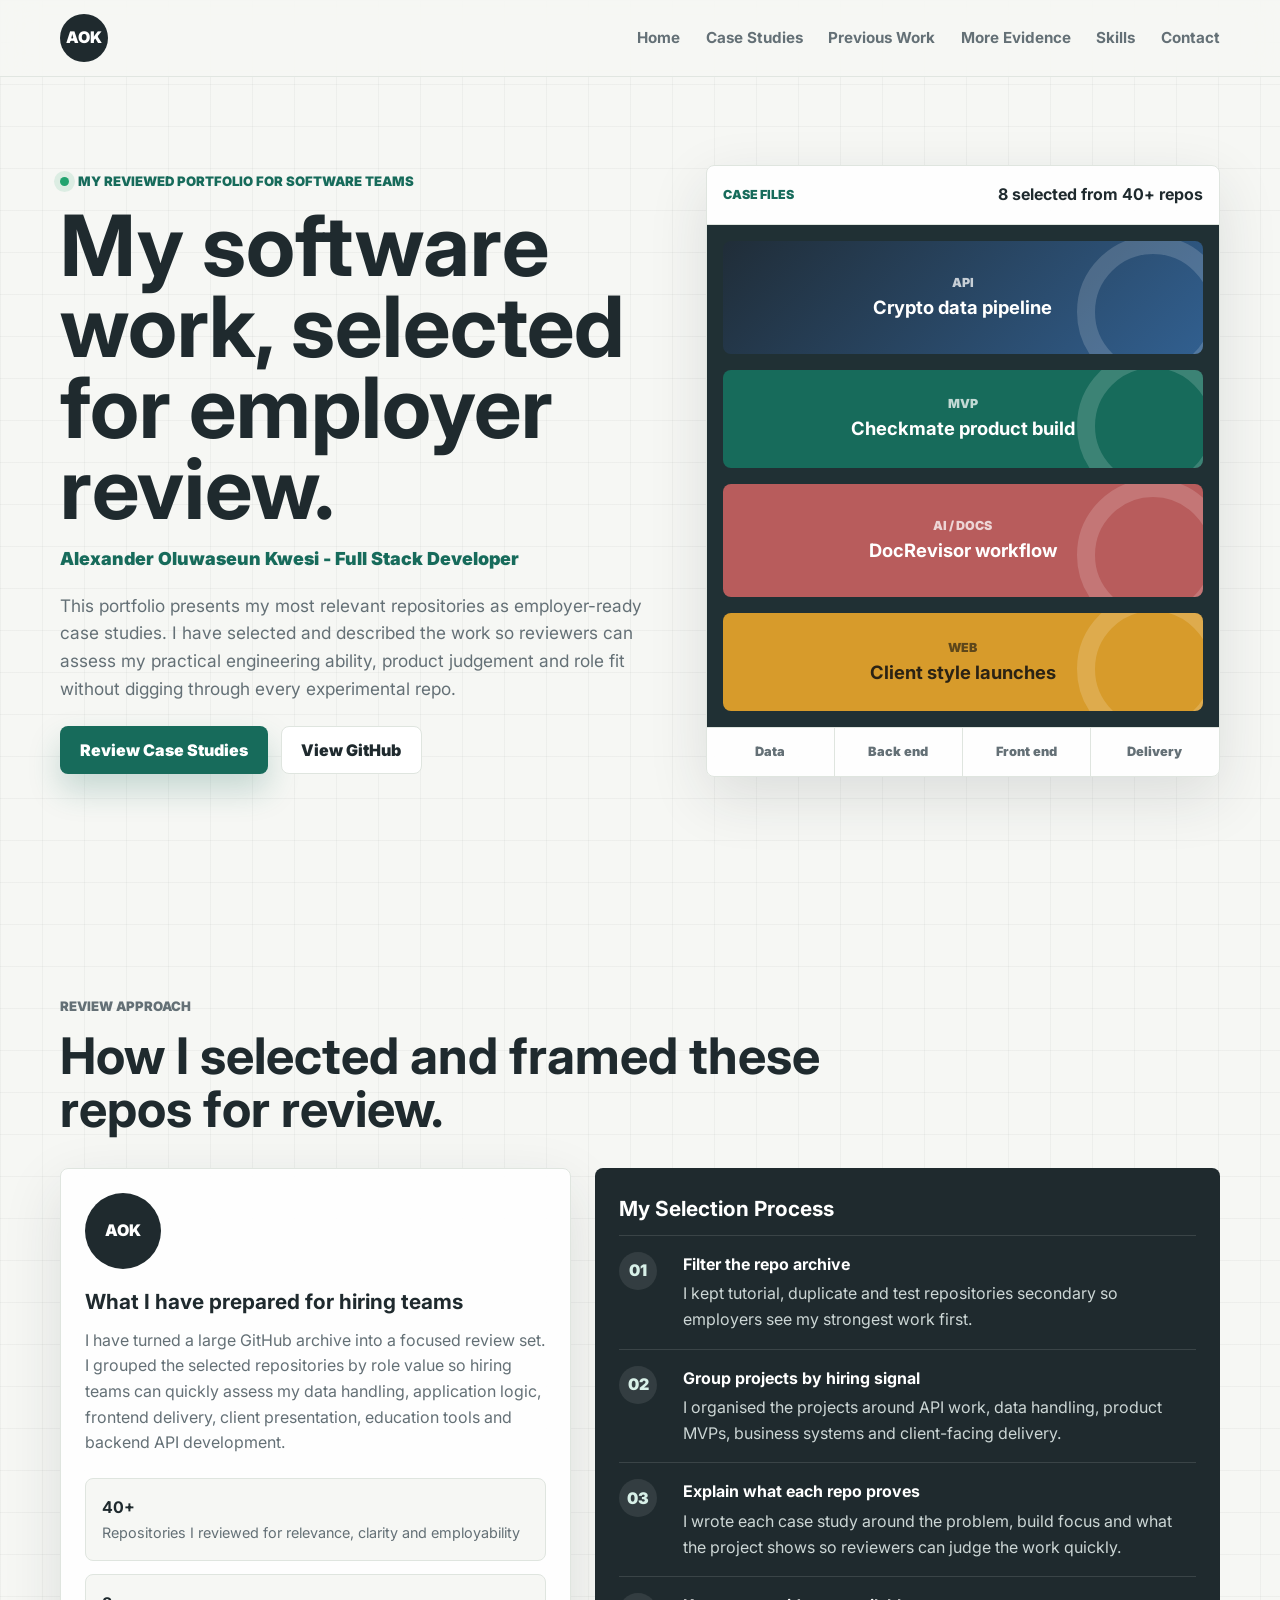
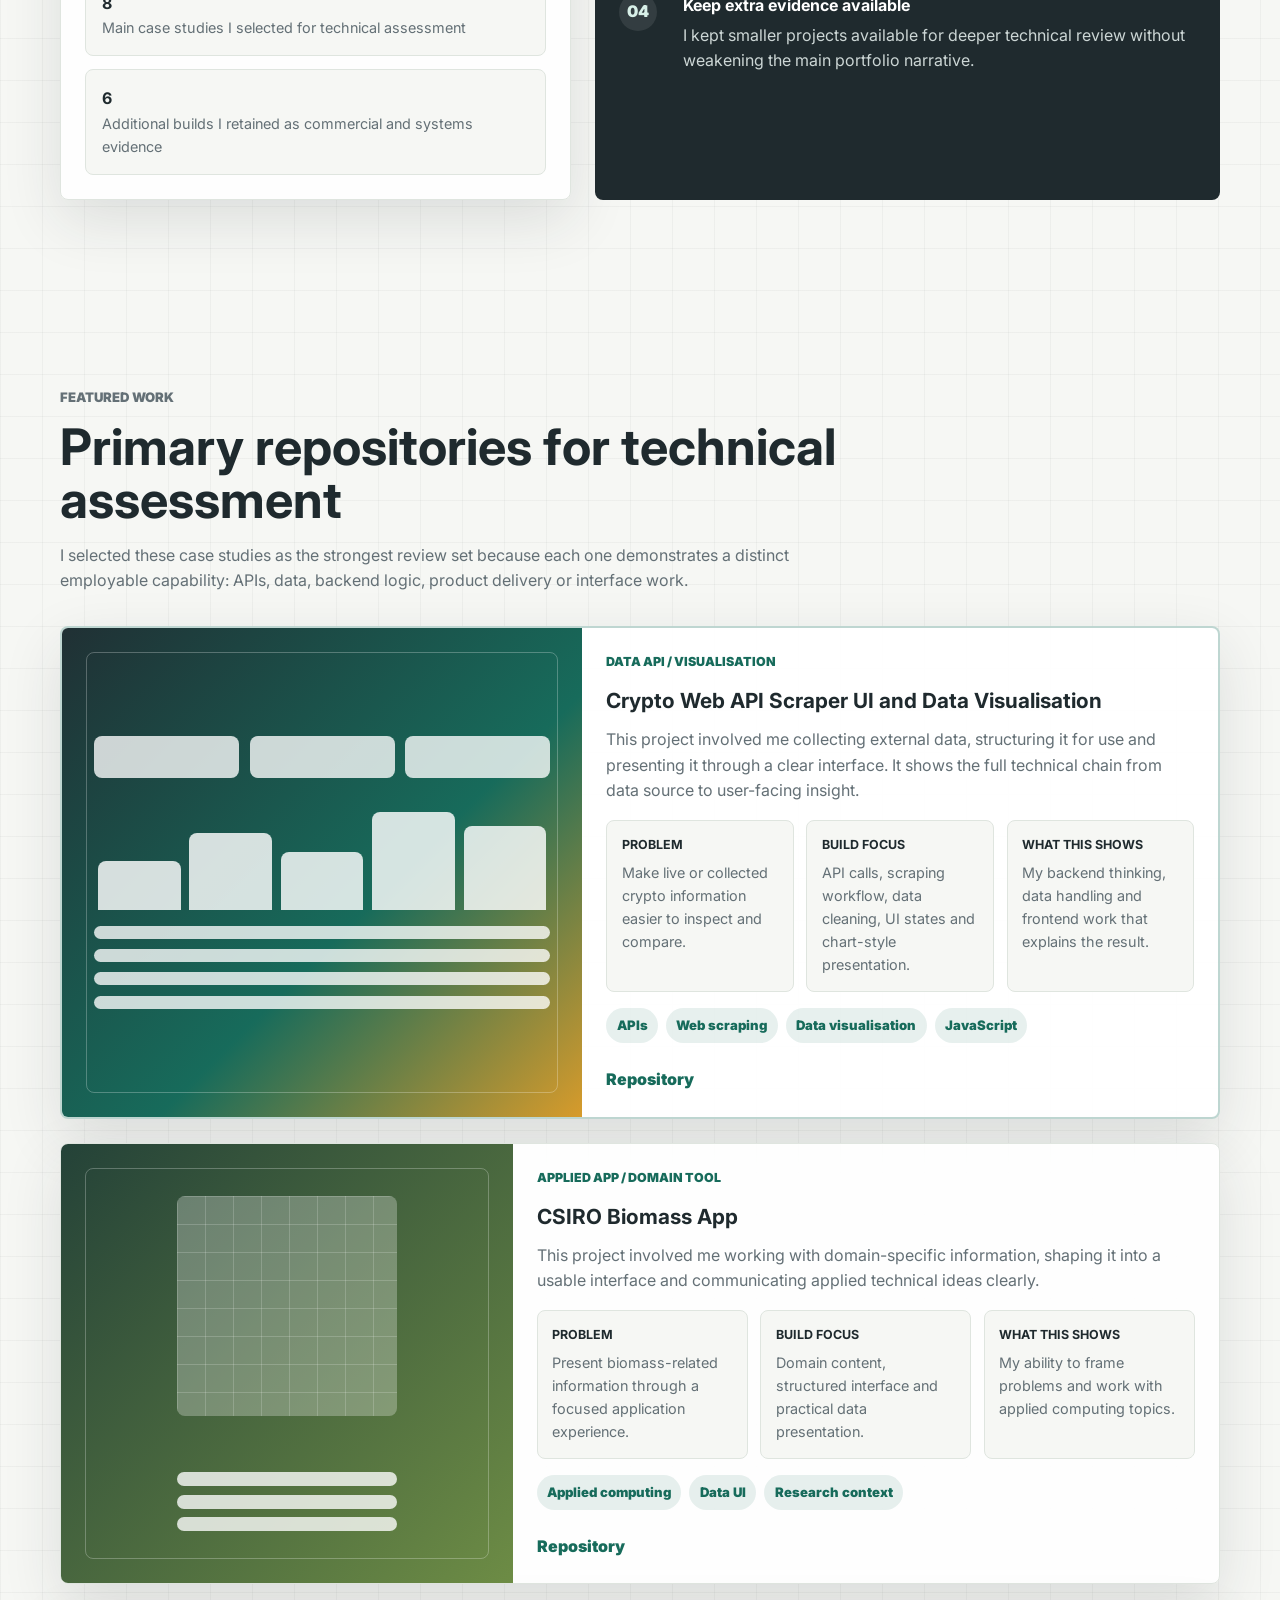
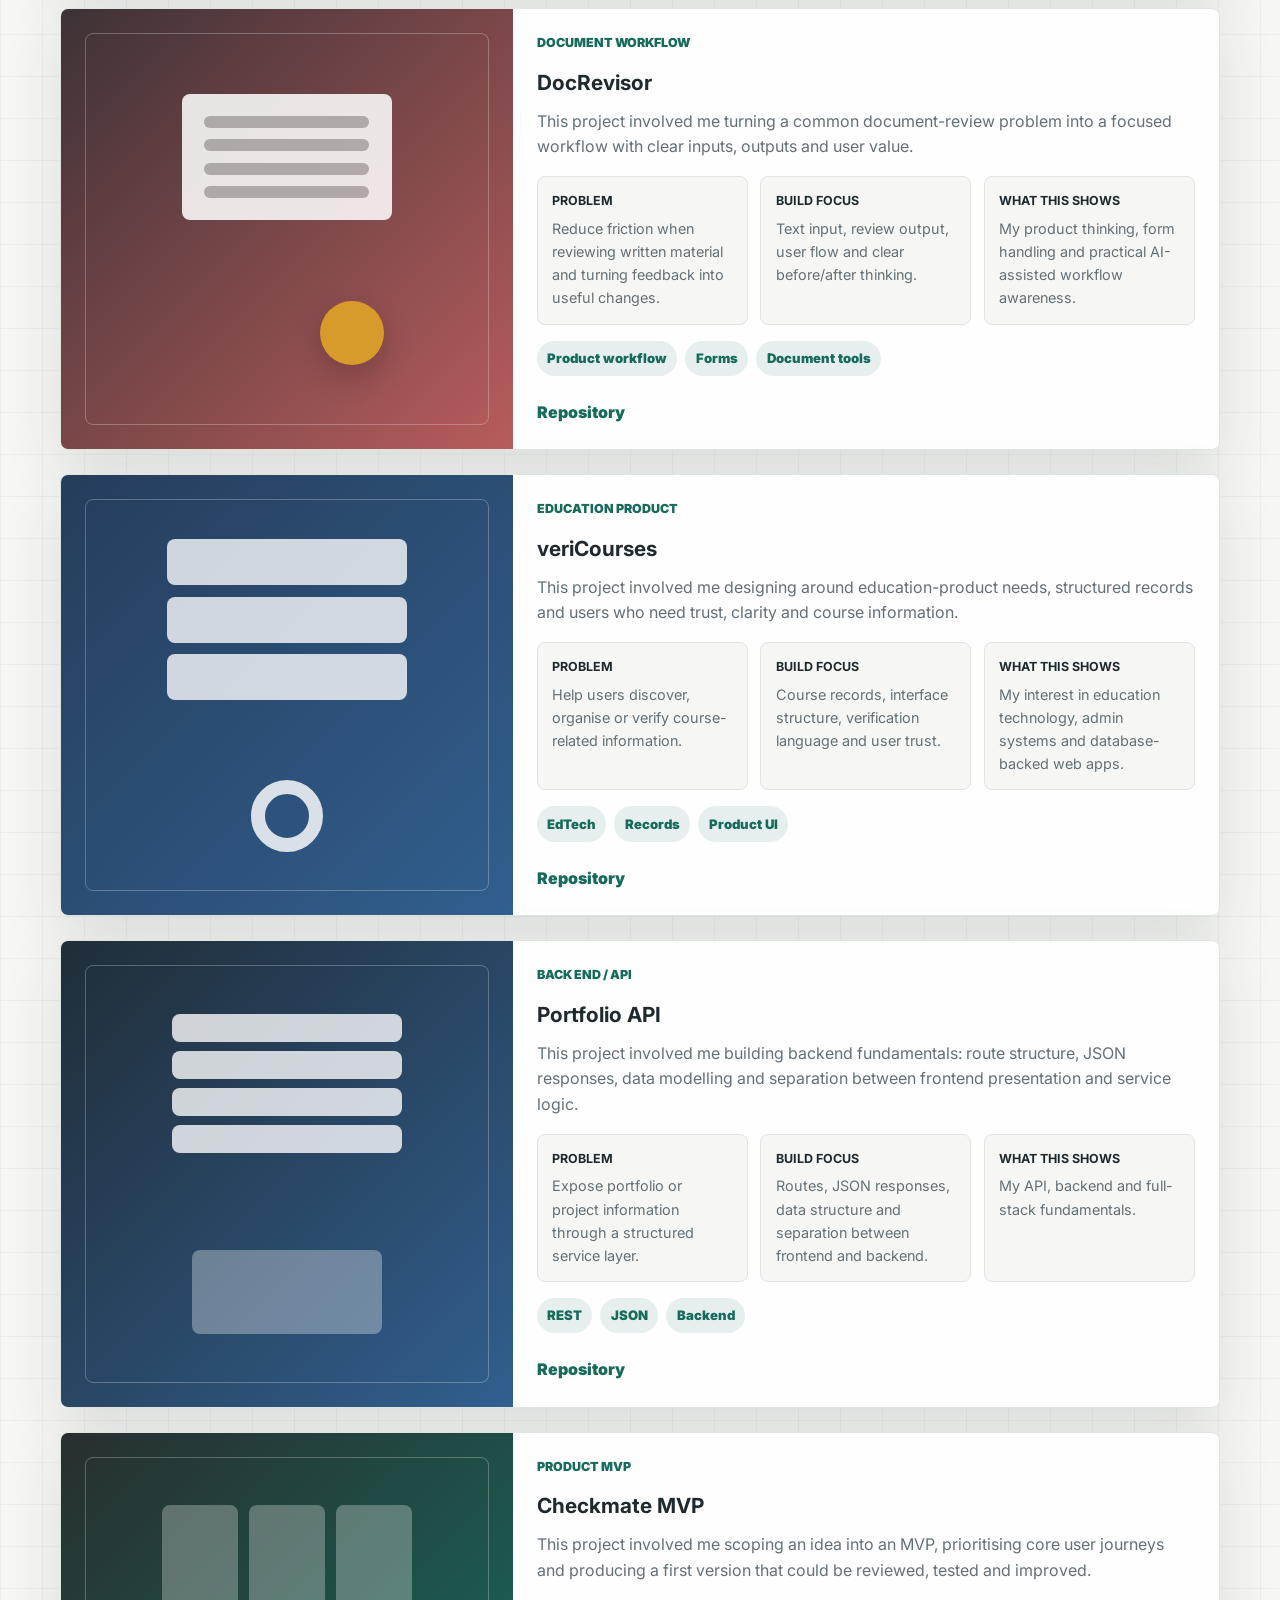
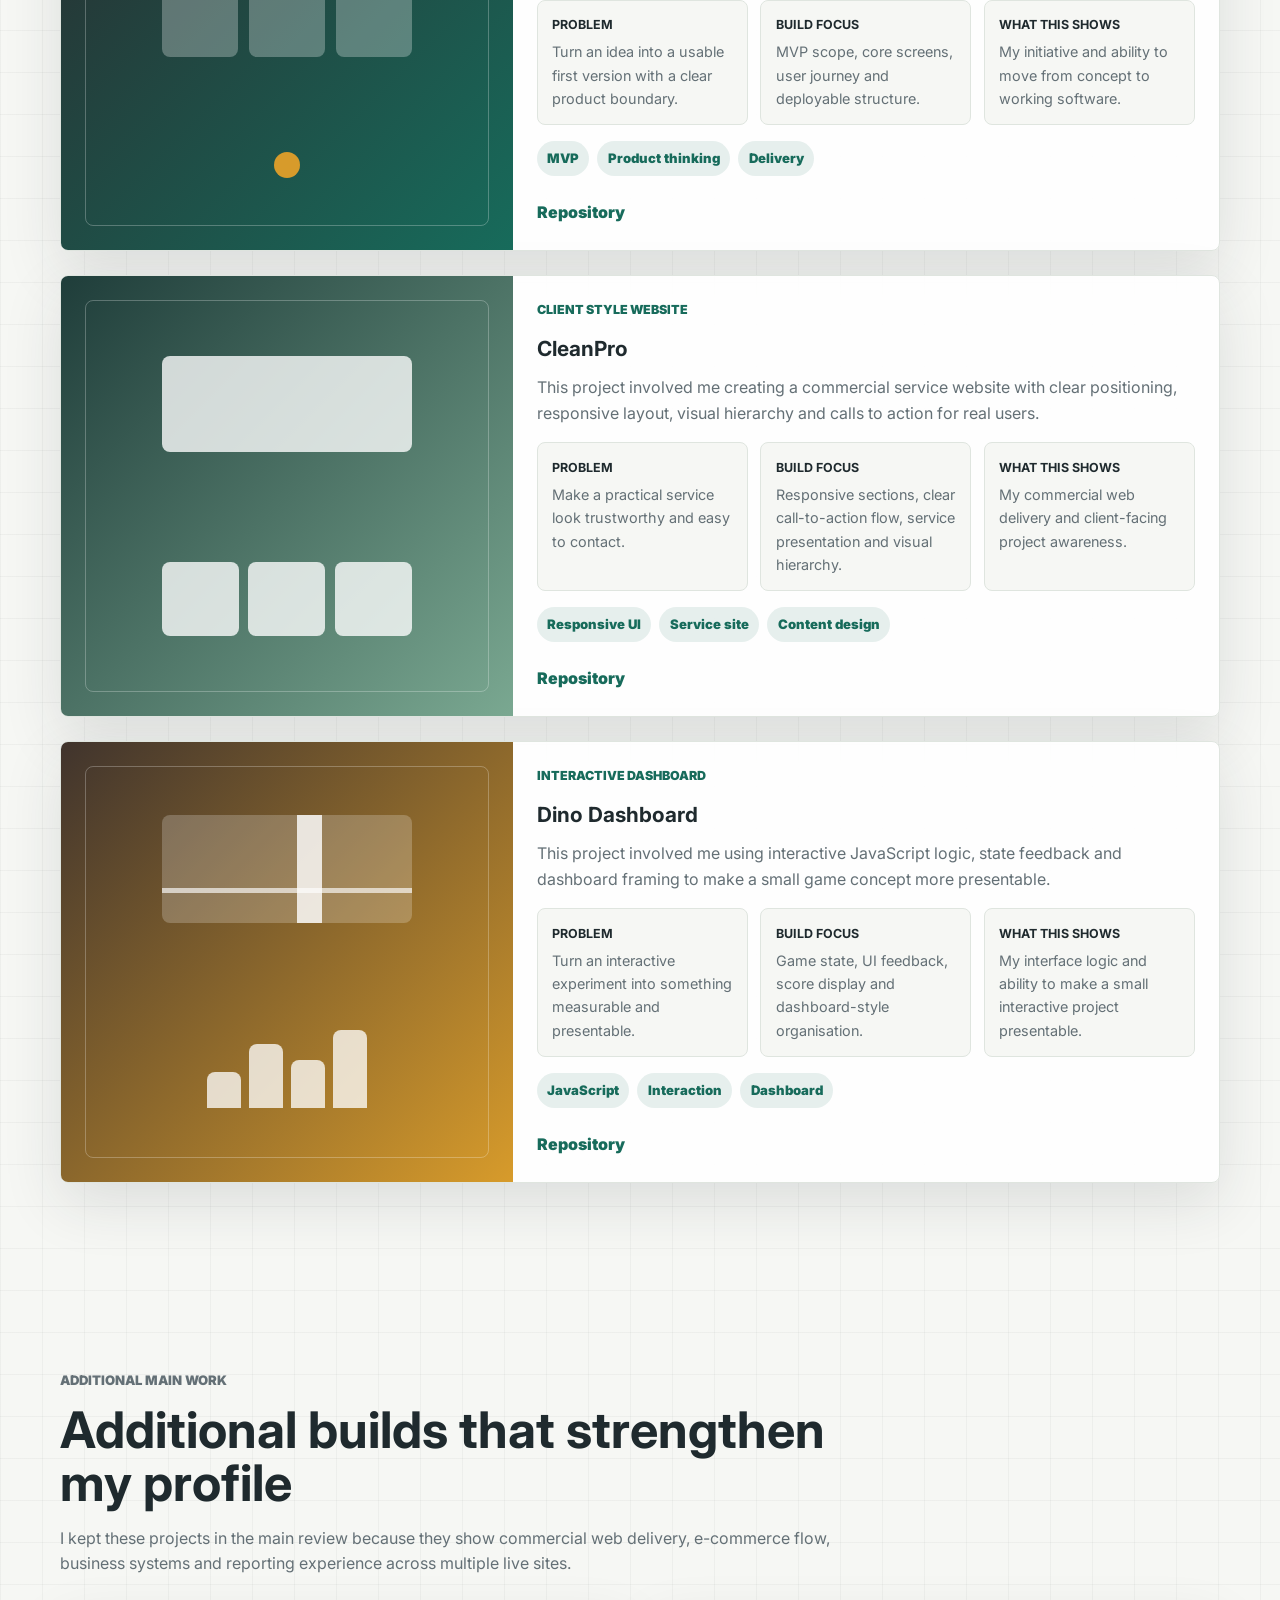
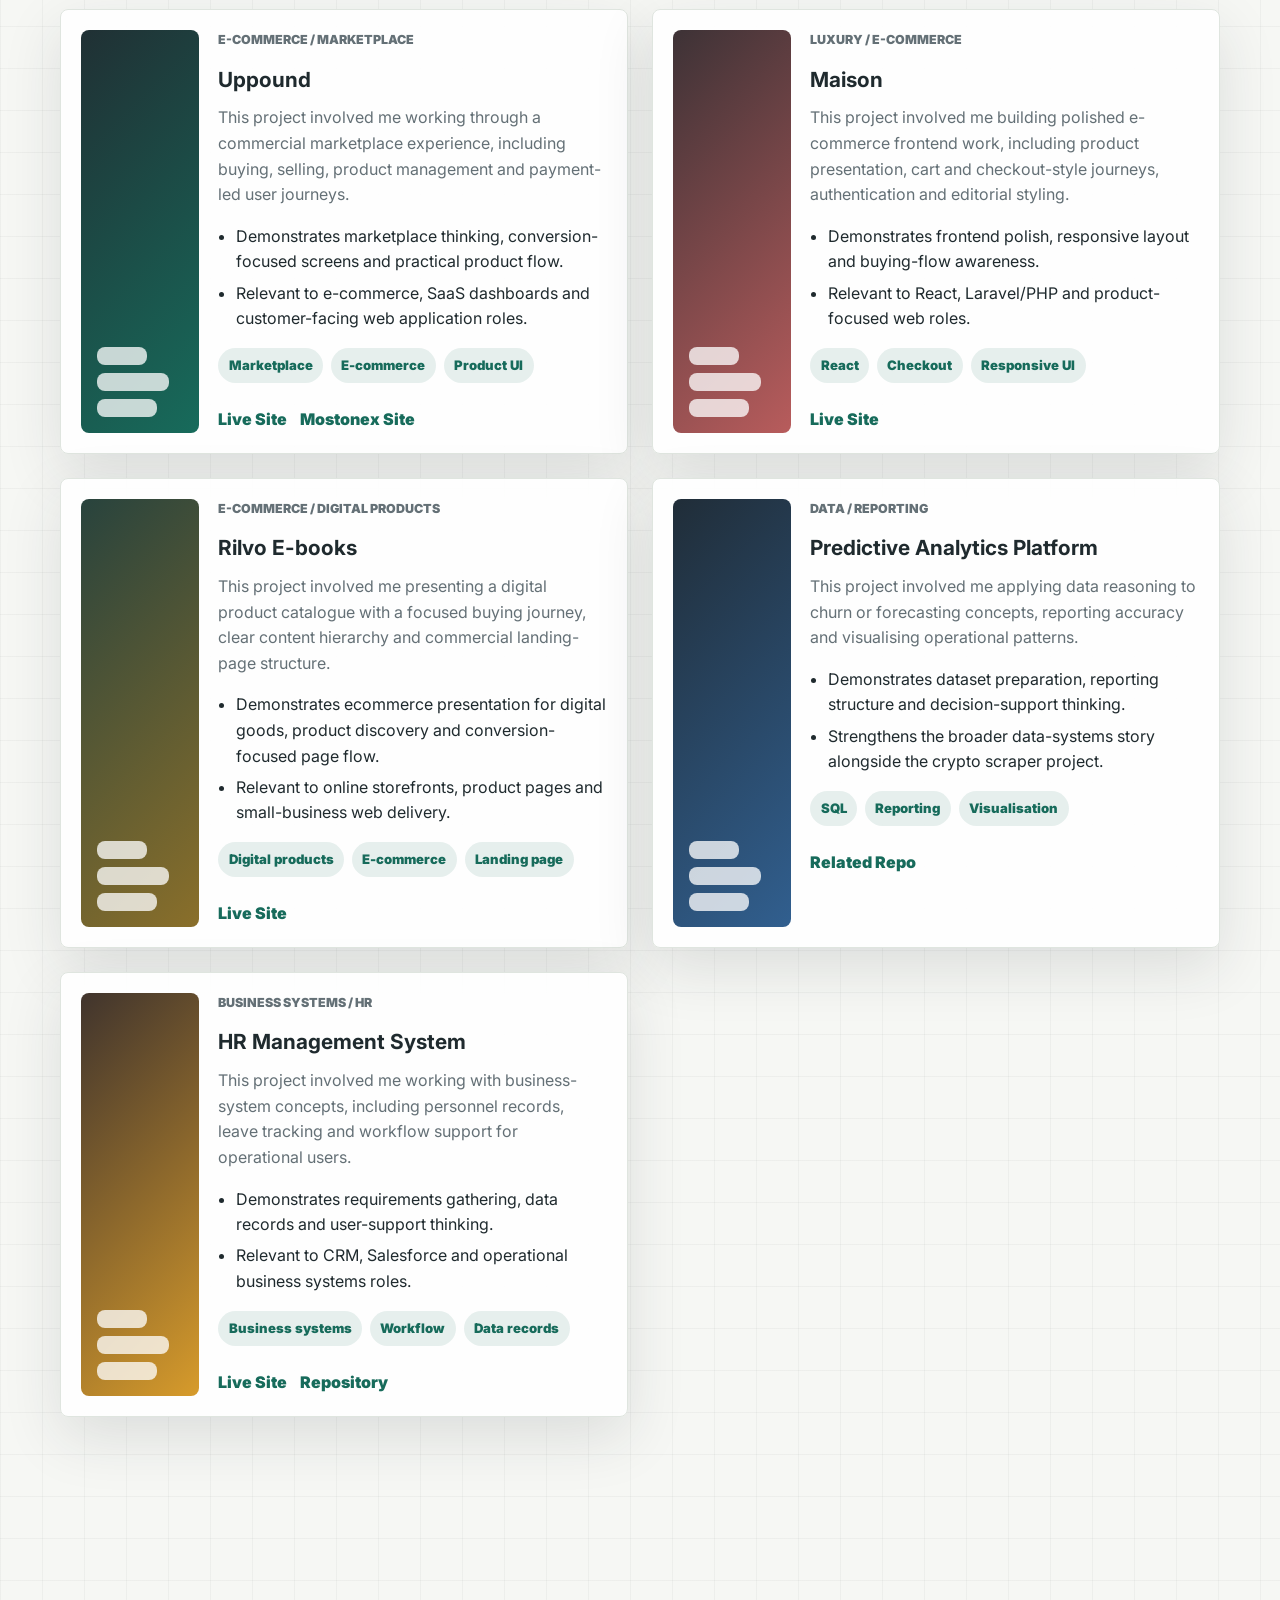
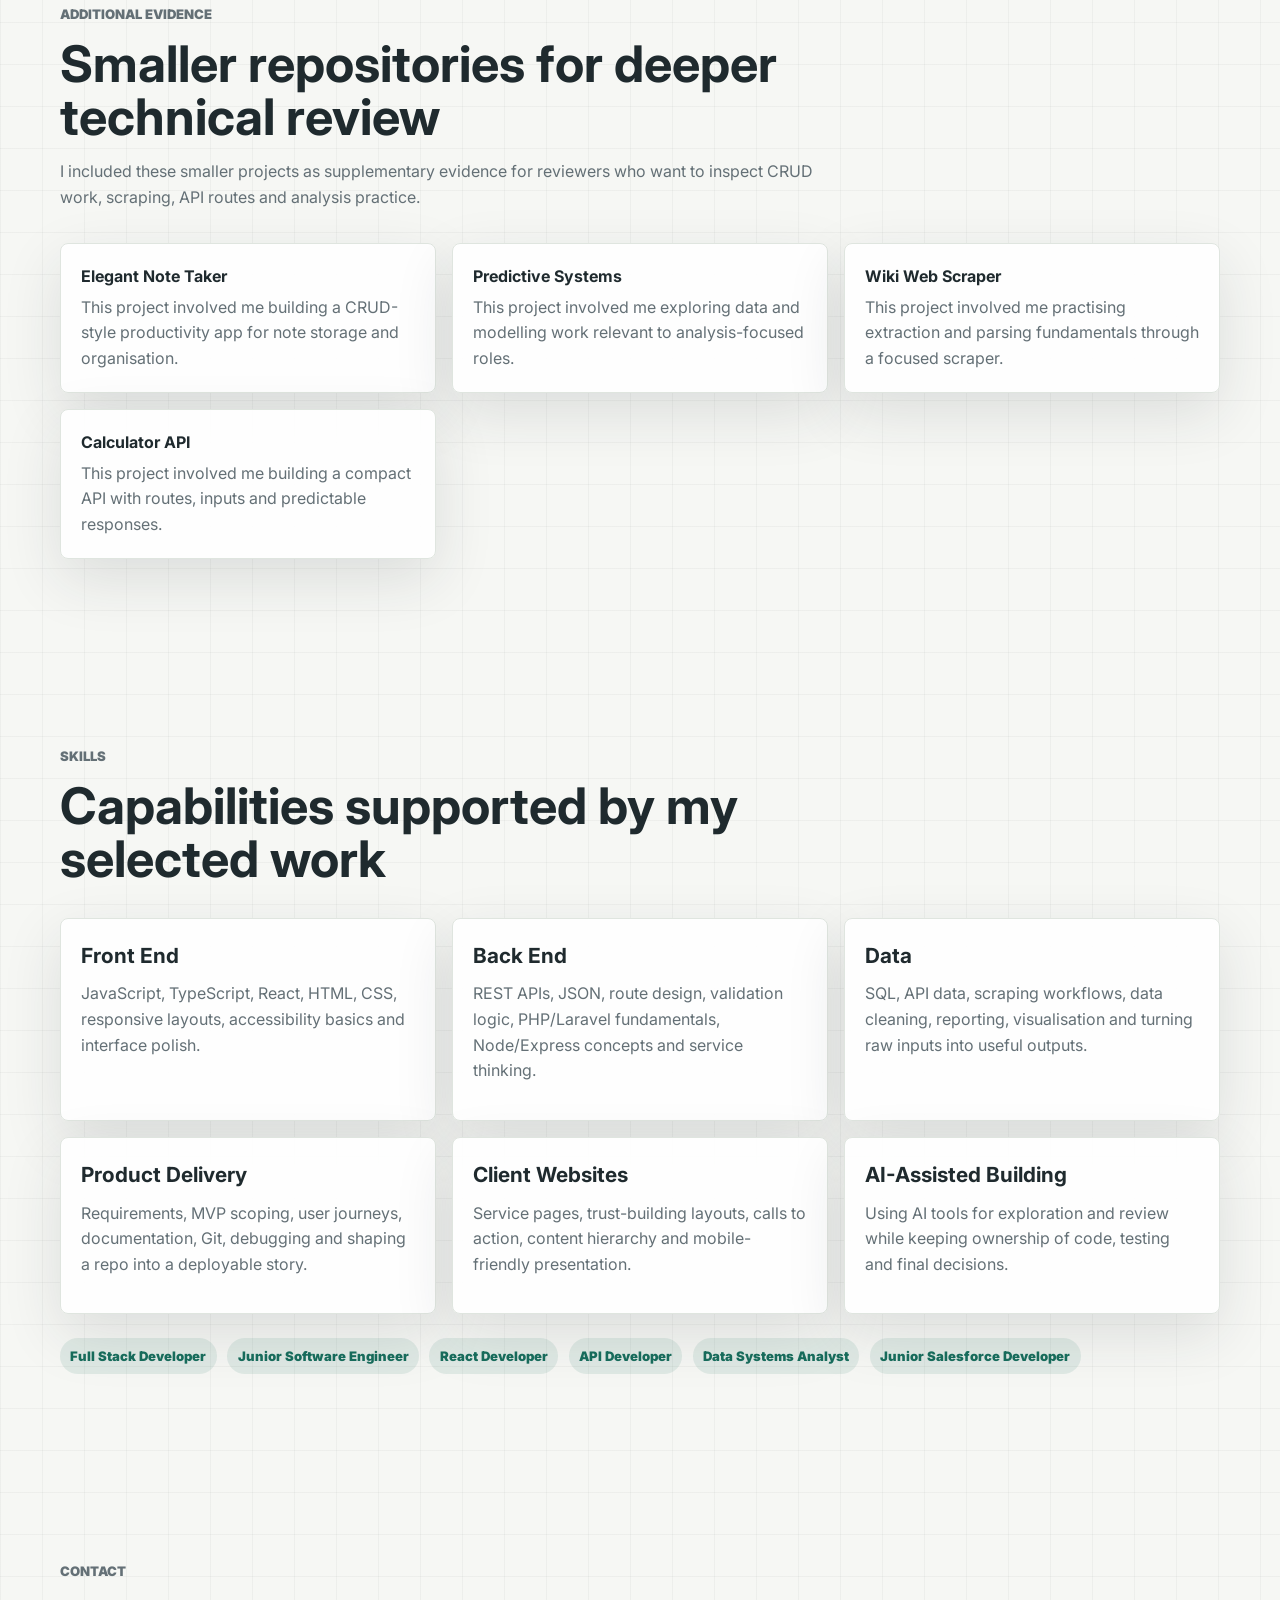
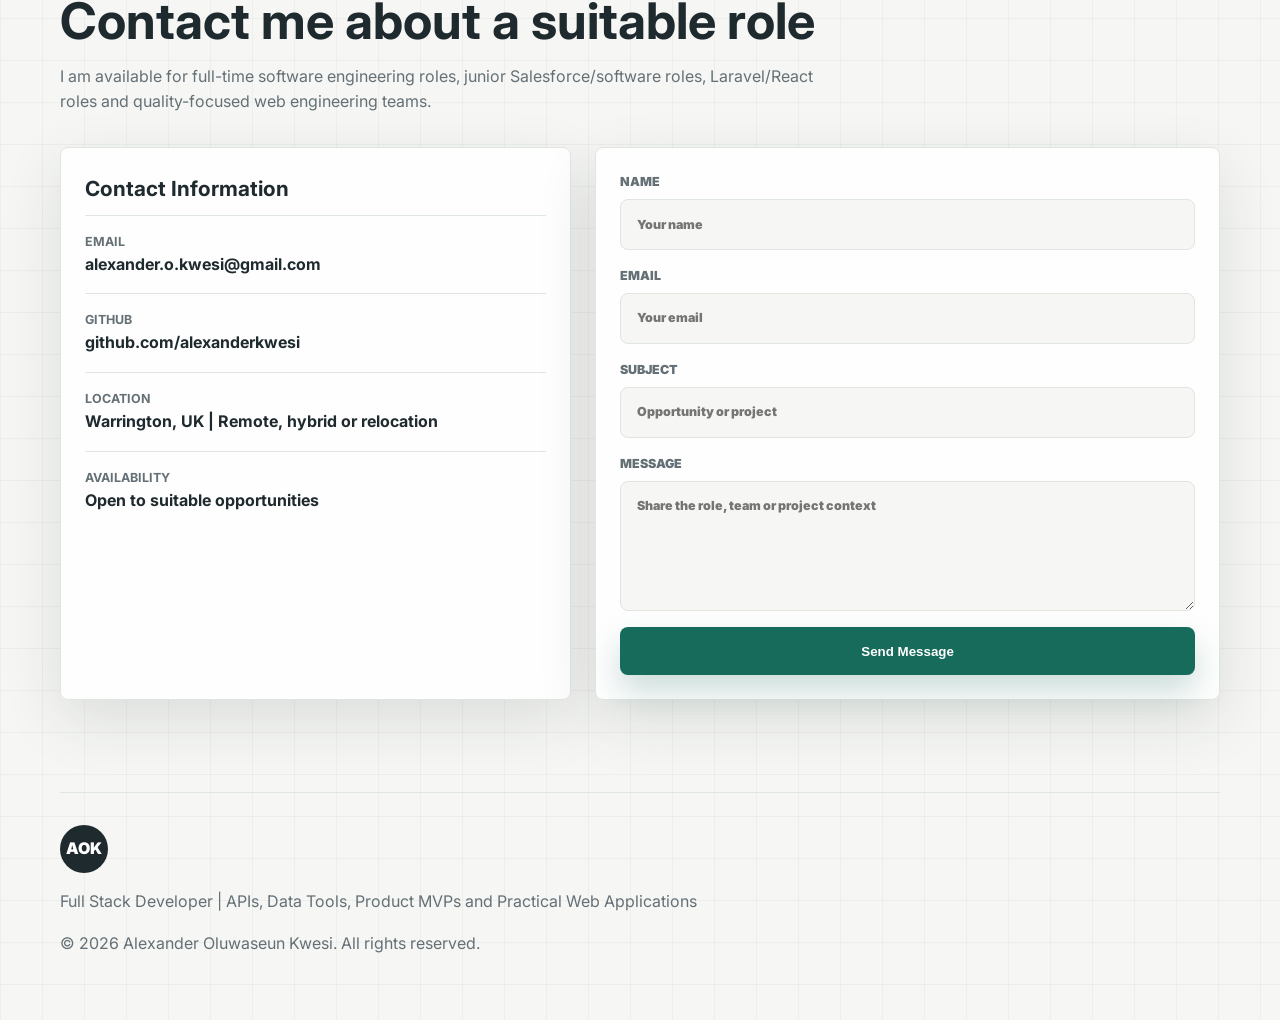
==== commit 0bf46966: "Add files via upload" ====
--- a/index.html
+++ b/index.html
@@ -103,7 +103,7 @@
           <div class="stats">
             <div><strong>40+</strong><span>Repositories I reviewed for relevance, clarity and employability</span></div>
             <div><strong>8</strong><span>Main case studies I selected for technical assessment</span></div>
-            <div><strong>4</strong><span>Additional builds I retained as commercial and systems evidence</span></div>
+            <div><strong>6</strong><span>Additional builds I retained as commercial and systems evidence</span></div>
           </div>
         </article>
 
@@ -343,7 +343,7 @@
       <div class="section-heading">
         <p class="eyebrow">Additional Main Work</p>
         <h2>Additional builds that strengthen my profile</h2>
-        <p>I kept these projects in the main review because they show commercial web delivery, e-commerce flow, business systems and reporting experience.</p>
+        <p>I kept these projects in the main review because they show commercial web delivery, e-commerce flow, business systems and reporting experience across multiple live sites.</p>
       </div>
 
       <div class="previous-grid">
@@ -364,6 +364,7 @@
             </div>
             <div class="project-links">
               <a href="https://uppound.co.uk" target="_blank" rel="noreferrer">Live Site</a>
+              <a href="https://mostonex.uppound.co.uk" target="_blank" rel="noreferrer">Mostonex Site</a>
             </div>
           </div>
         </article>
@@ -385,6 +386,27 @@
             </div>
             <div class="project-links">
               <a href="https://maison.me.uk" target="_blank" rel="noreferrer">Live Site</a>
+            </div>
+          </div>
+        </article>
+
+        <article class="previous-card ebooks">
+          <div class="previous-mark" aria-hidden="true">
+            <span></span><span></span><span></span>
+          </div>
+          <div>
+            <p class="project-type">E-commerce / Digital Products</p>
+            <h3>Rilvo E-books</h3>
+            <p>This project involved me presenting a digital product catalogue with a focused buying journey, clear content hierarchy and commercial landing-page structure.</p>
+            <ul>
+              <li>Demonstrates ecommerce presentation for digital goods, product discovery and conversion-focused page flow.</li>
+              <li>Relevant to online storefronts, product pages and small-business web delivery.</li>
+            </ul>
+            <div class="tags">
+              <span>Digital products</span><span>E-commerce</span><span>Landing page</span>
+            </div>
+            <div class="project-links">
+              <a href="https://www.rilvo-ebooks.co.uk" target="_blank" rel="noreferrer">Live Site</a>
             </div>
           </div>
         </article>
--- a/styles.css
+++ b/styles.css
@@ -832,6 +832,10 @@
   background: linear-gradient(135deg, #3d3236, var(--rose));
 }
 
+.previous-card.ebooks .previous-mark {
+  background: linear-gradient(135deg, #28433d, #8a6f2a);
+}
+
 .previous-card.analytics .previous-mark {
   background: linear-gradient(135deg, #202d38, var(--blue));
 }
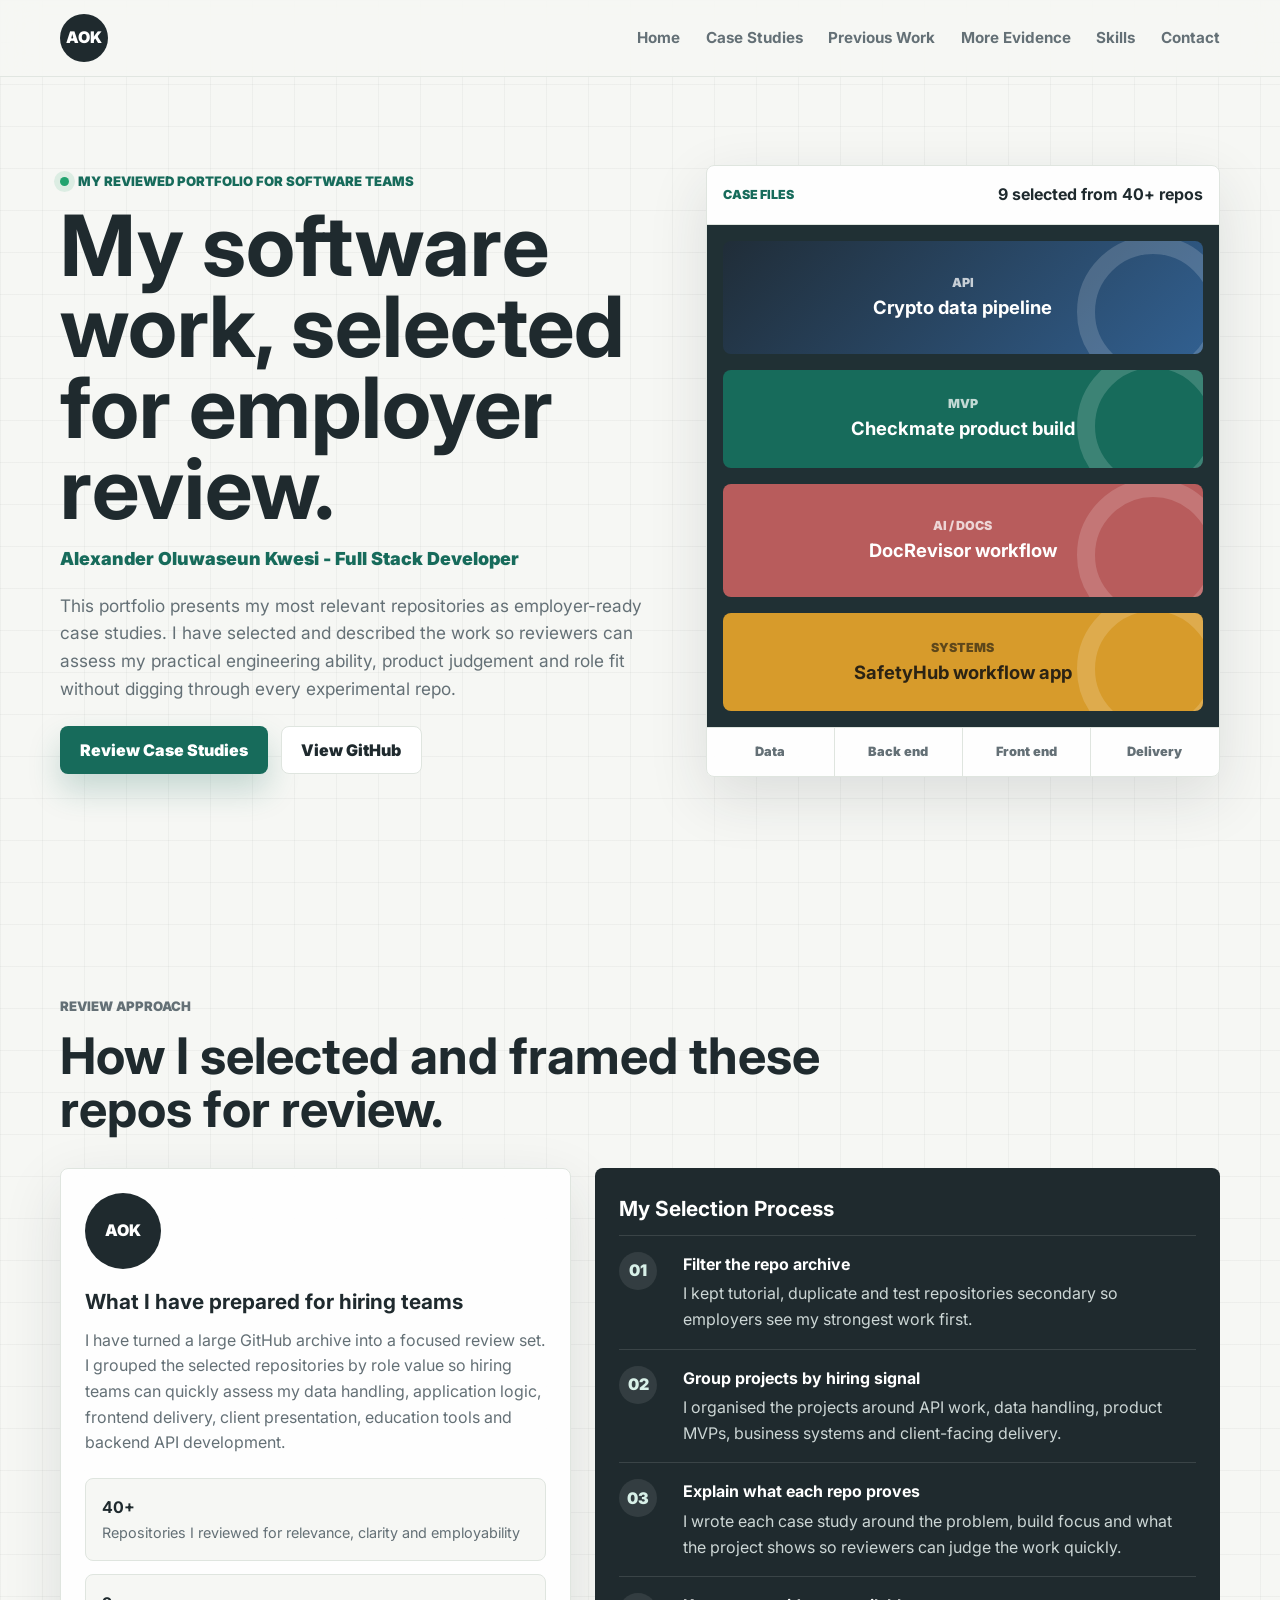
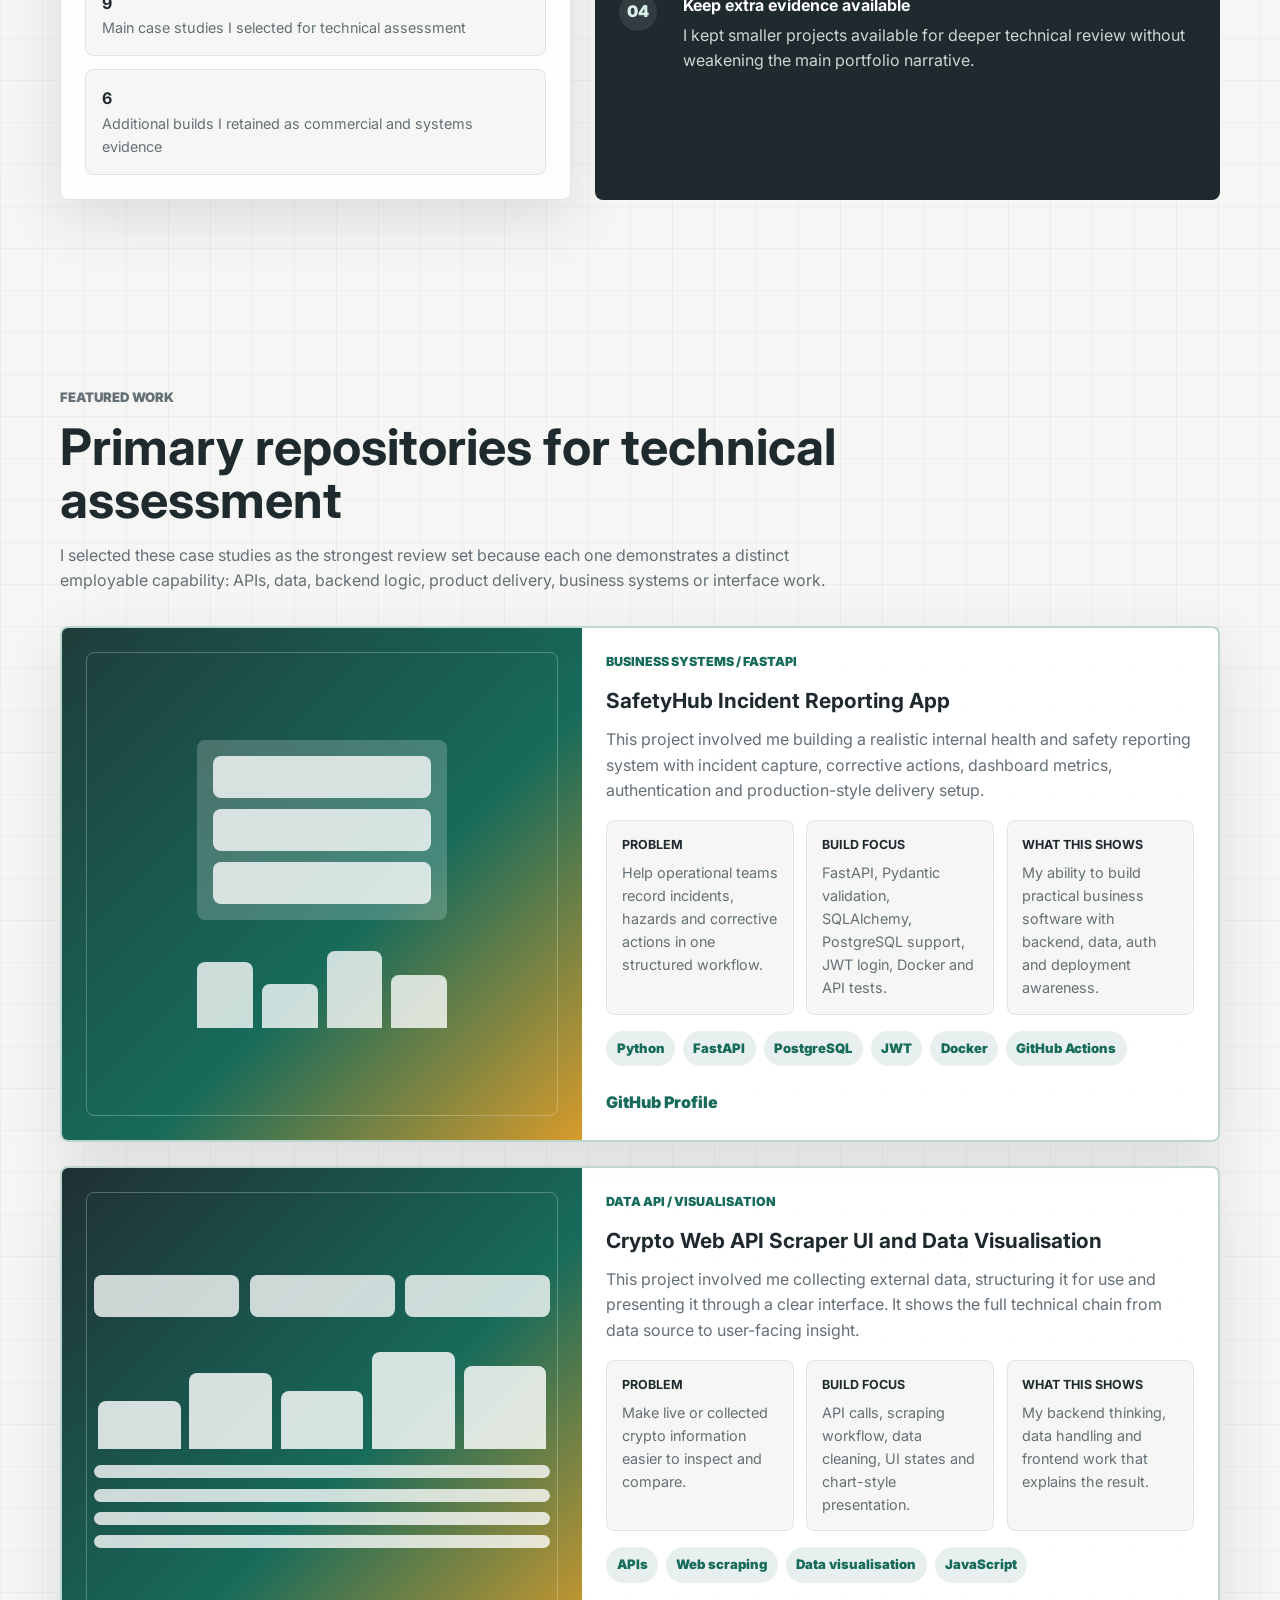
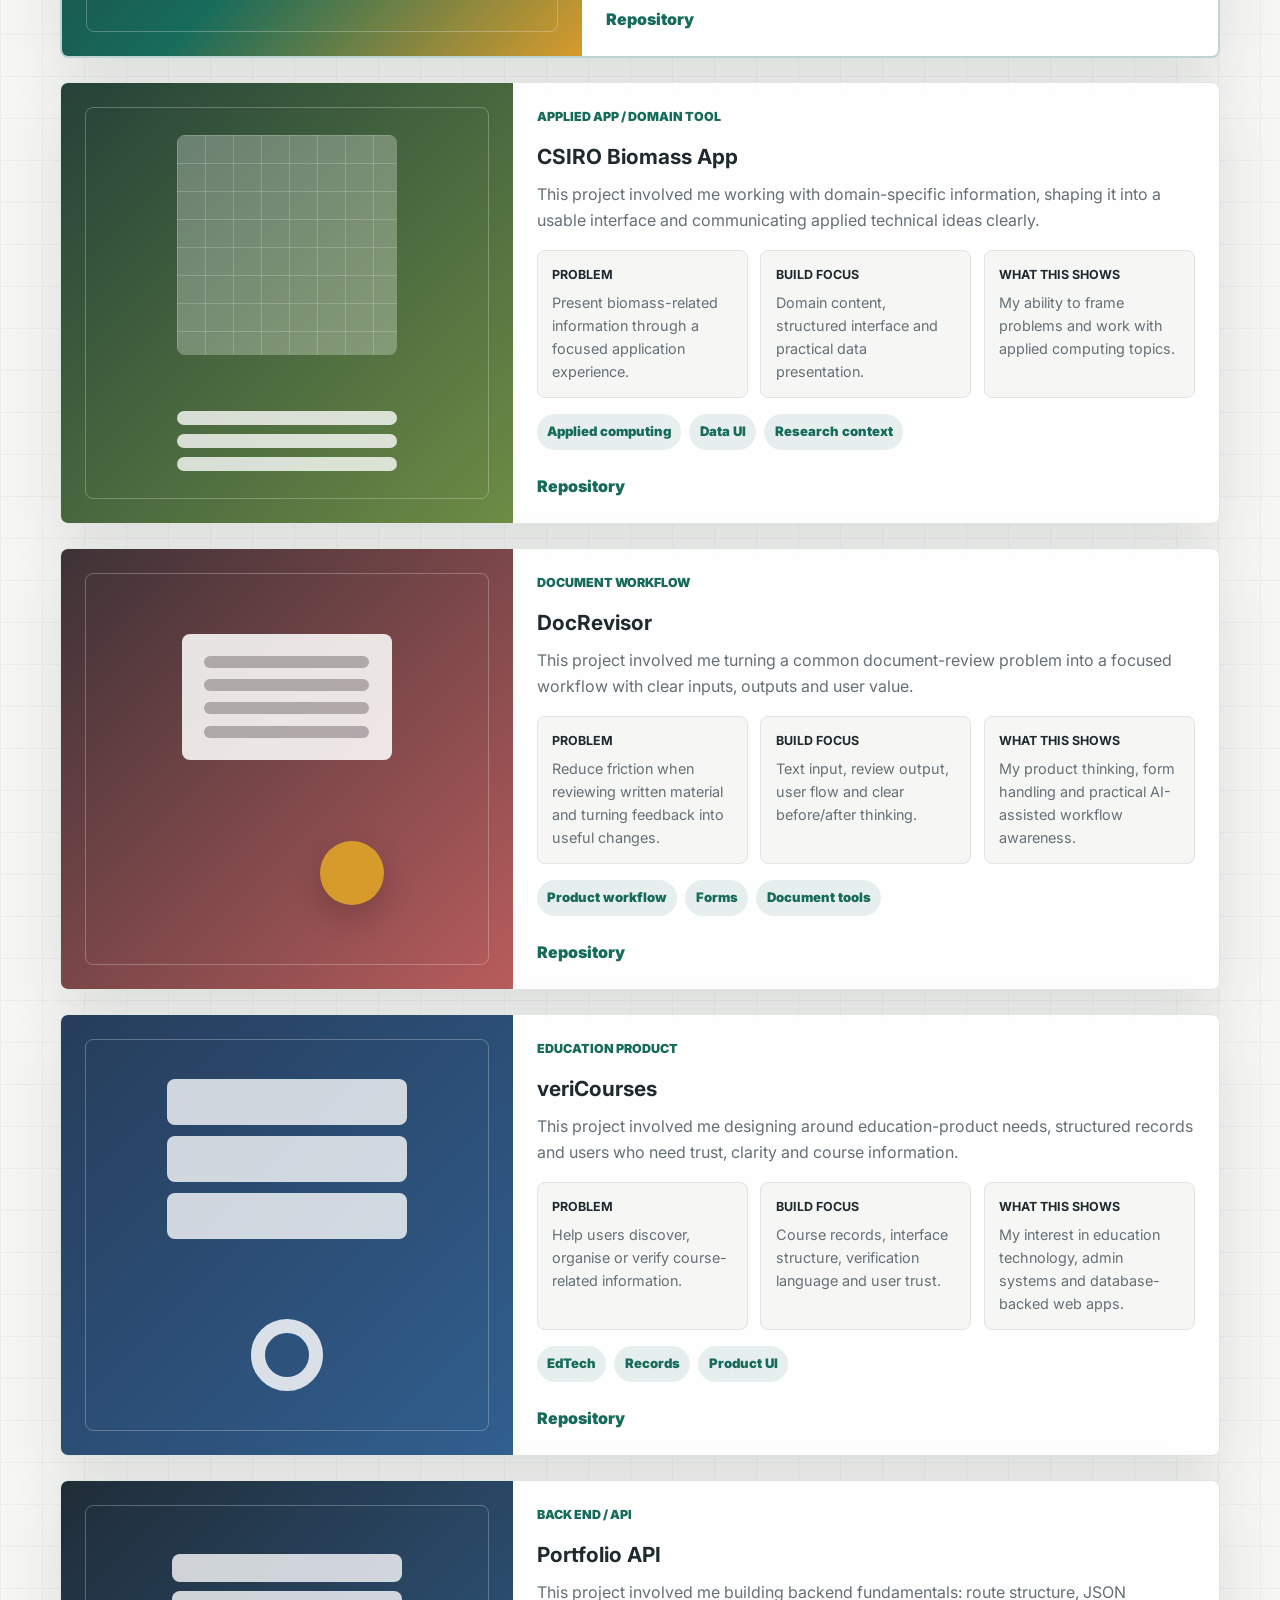
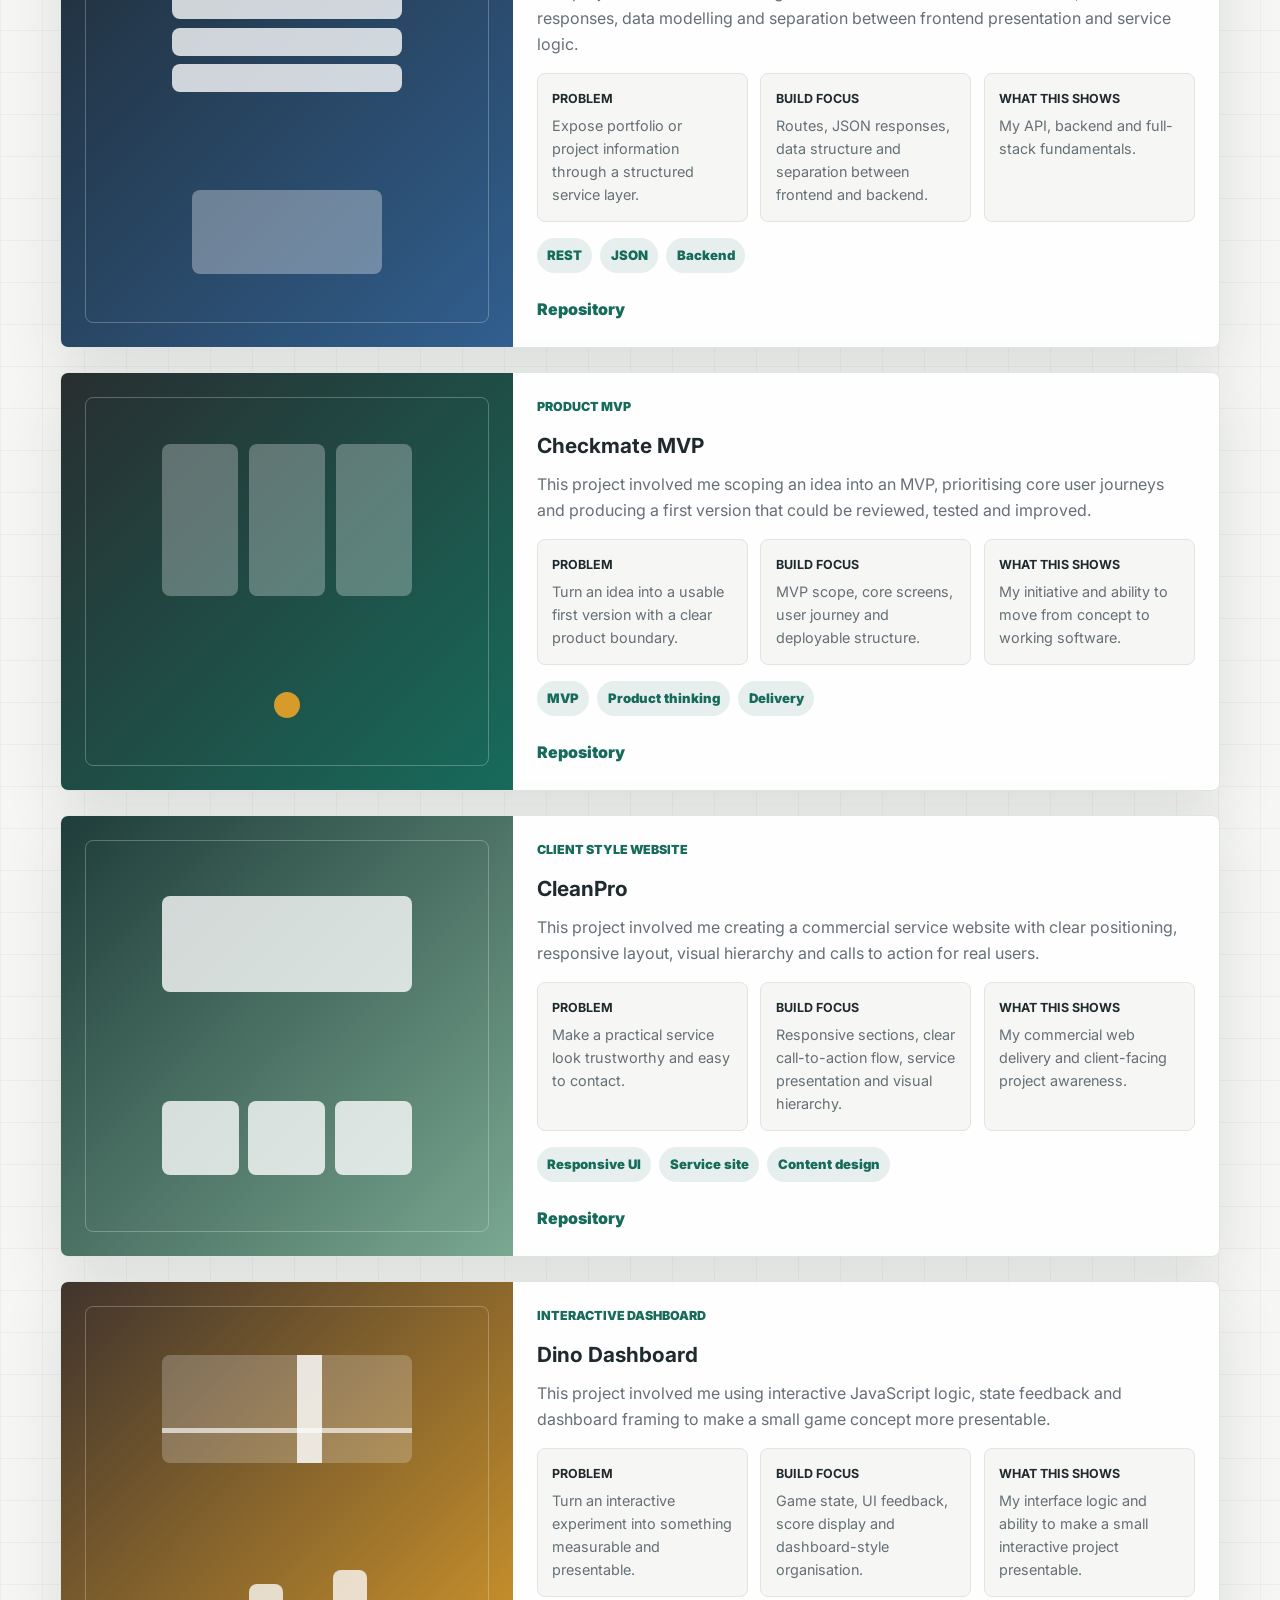
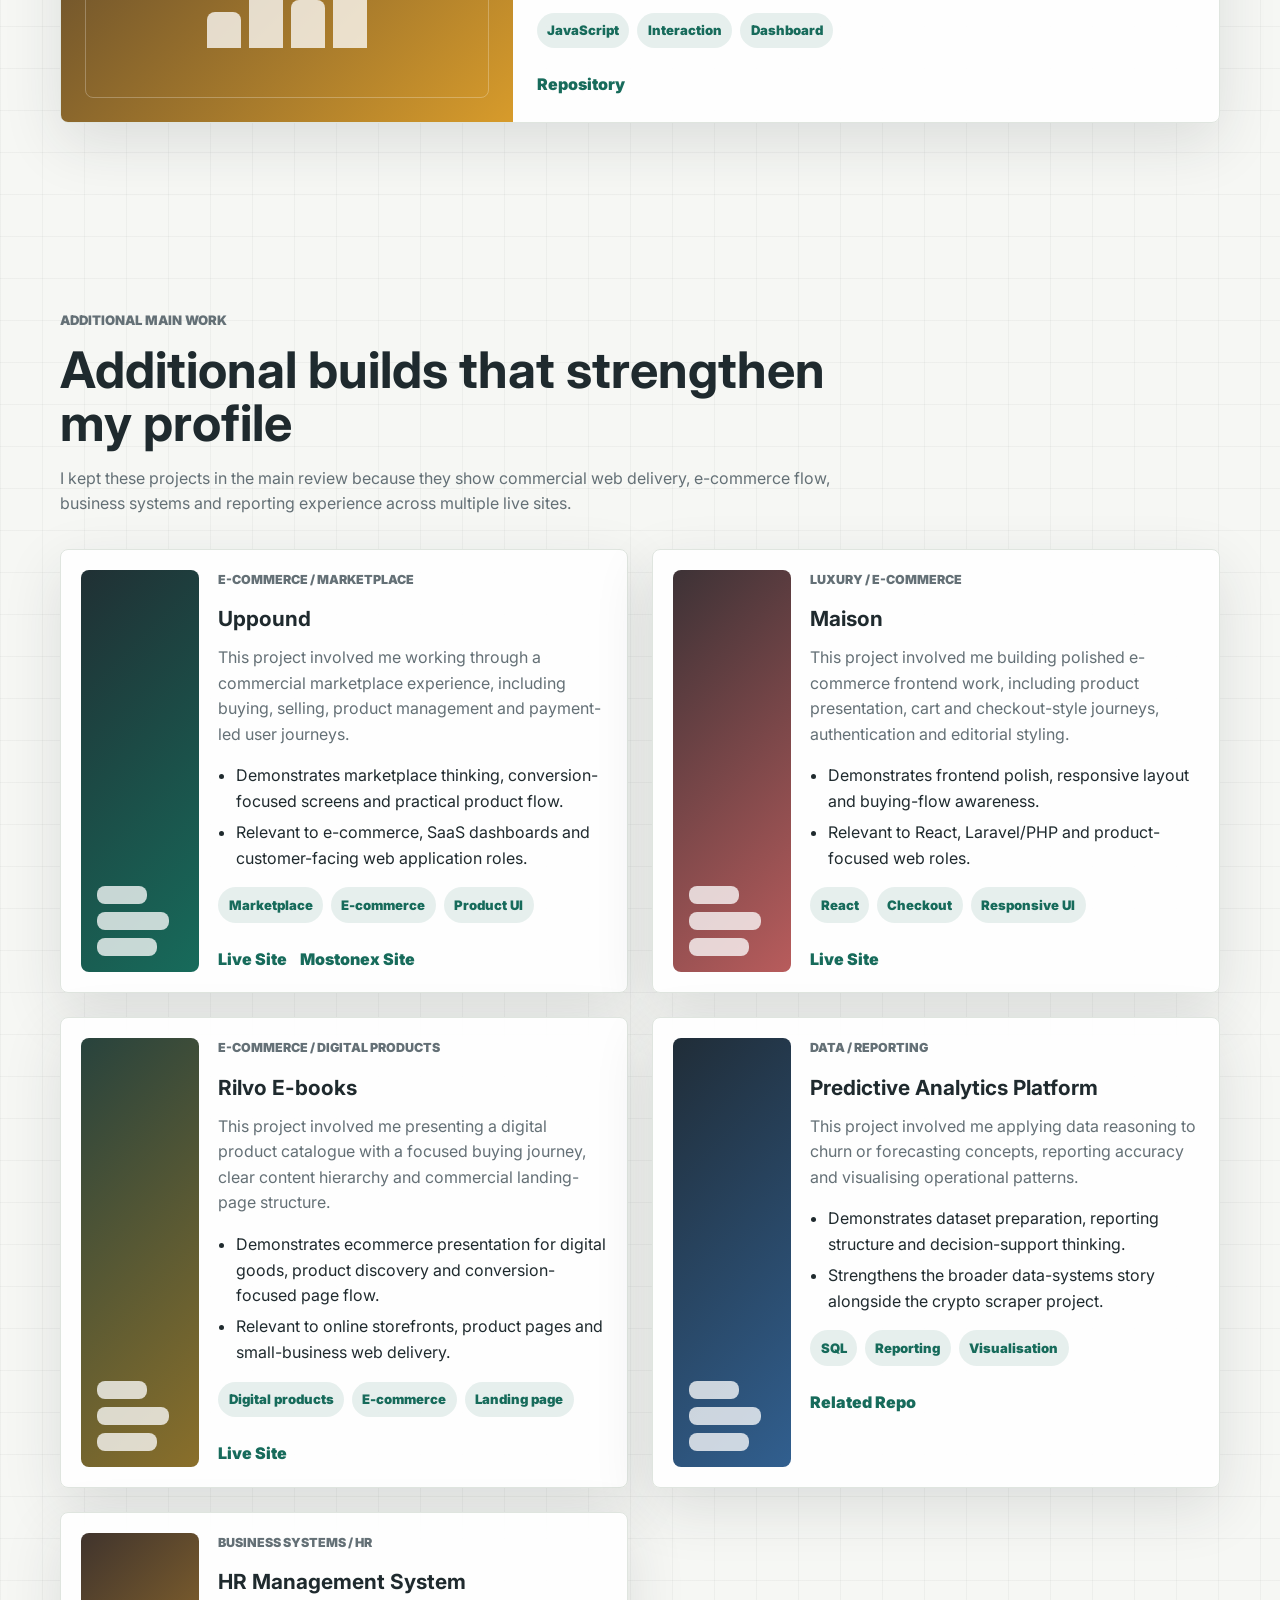
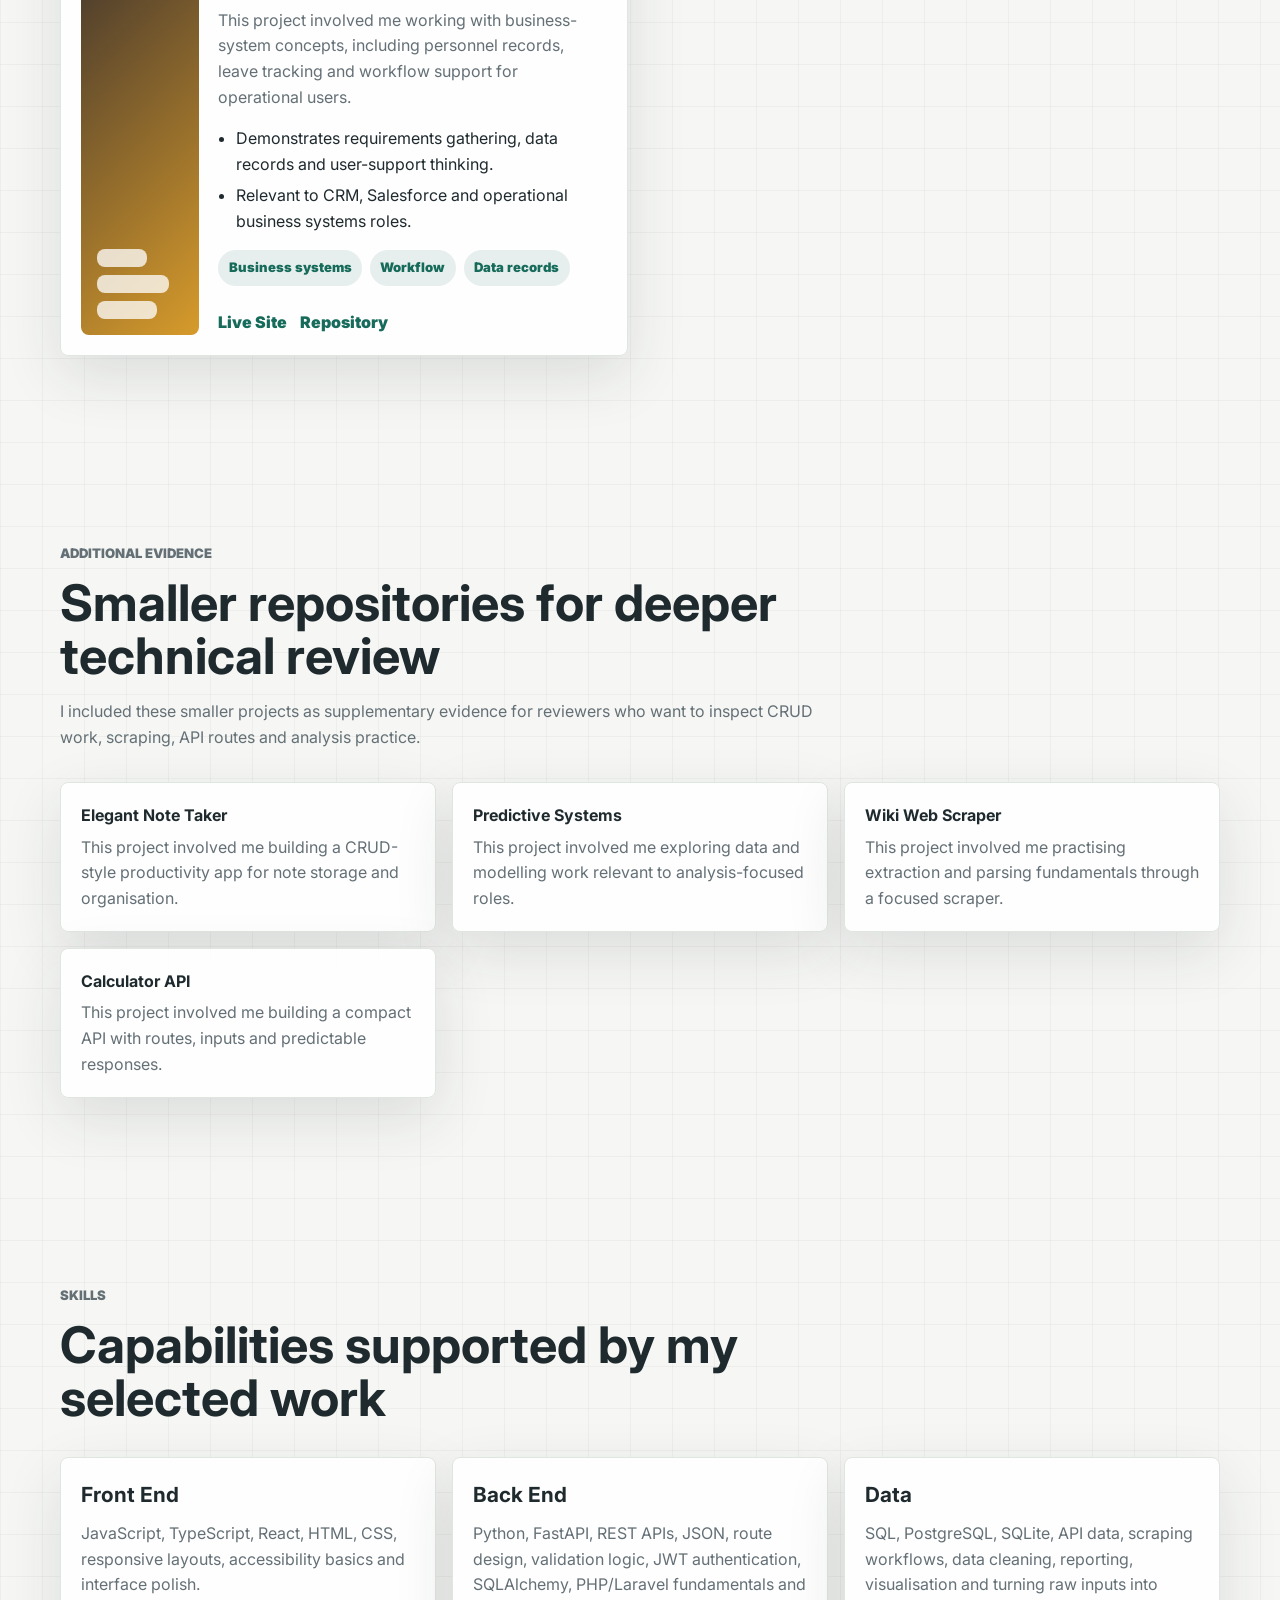
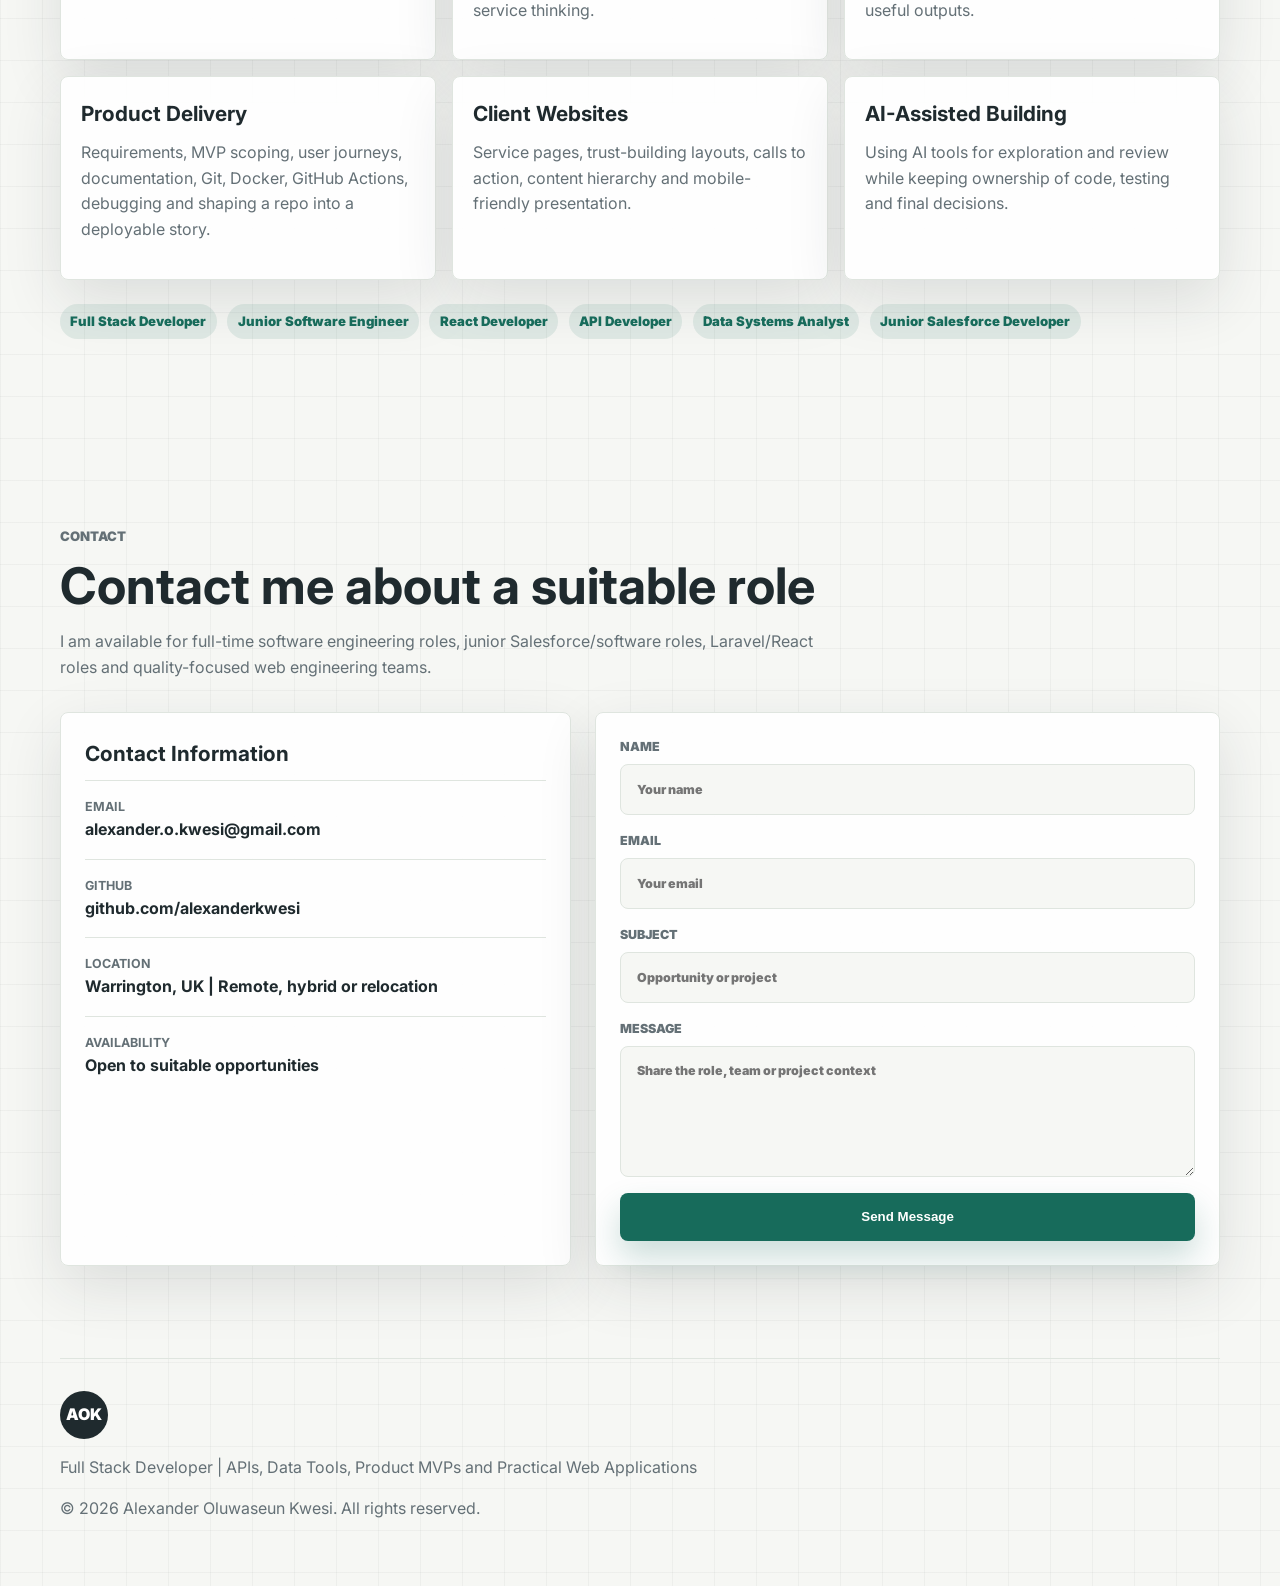
==== commit 1d4710a6: "Add files via upload" ====
--- a/index.html
+++ b/index.html
@@ -56,7 +56,7 @@
         <div class="workbench" aria-label="Portfolio workbench summary">
           <div class="workbench-top">
             <span>case files</span>
-            <strong>8 selected from 40+ repos</strong>
+            <strong>9 selected from 40+ repos</strong>
           </div>
           <div class="signal-board">
             <div class="signal-card api">
@@ -72,8 +72,8 @@
               <strong>DocRevisor workflow</strong>
             </div>
             <div class="signal-card web">
-              <span>Web</span>
-              <strong>Client style launches</strong>
+              <span>Systems</span>
+              <strong>SafetyHub workflow app</strong>
             </div>
           </div>
           <div class="proof-ribbon">
@@ -102,7 +102,7 @@
           </p>
           <div class="stats">
             <div><strong>40+</strong><span>Repositories I reviewed for relevance, clarity and employability</span></div>
-            <div><strong>8</strong><span>Main case studies I selected for technical assessment</span></div>
+            <div><strong>9</strong><span>Main case studies I selected for technical assessment</span></div>
             <div><strong>6</strong><span>Additional builds I retained as commercial and systems evidence</span></div>
           </div>
         </article>
@@ -145,10 +145,40 @@
       <div class="section-heading">
         <p class="eyebrow">Featured Work</p>
         <h2>Primary repositories for technical assessment</h2>
-        <p>I selected these case studies as the strongest review set because each one demonstrates a distinct employable capability: APIs, data, backend logic, product delivery or interface work.</p>
+        <p>I selected these case studies as the strongest review set because each one demonstrates a distinct employable capability: APIs, data, backend logic, product delivery, business systems or interface work.</p>
       </div>
 
       <div class="case-list">
+        <article class="case-card flagship">
+          <div class="case-visual safety" aria-hidden="true">
+            <div class="safety-panel">
+              <span></span><span></span><span></span>
+            </div>
+            <div class="safety-metrics">
+              <i></i><i></i><i></i><i></i>
+            </div>
+          </div>
+          <div class="case-content">
+            <p class="project-type">Business Systems / FastAPI</p>
+            <h3>SafetyHub Incident Reporting App</h3>
+            <p class="case-summary">
+              This project involved me building a realistic internal health and safety reporting system with incident capture,
+              corrective actions, dashboard metrics, authentication and production-style delivery setup.
+            </p>
+            <div class="case-grid">
+              <div><strong>Problem</strong><span>Help operational teams record incidents, hazards and corrective actions in one structured workflow.</span></div>
+              <div><strong>Build Focus</strong><span>FastAPI, Pydantic validation, SQLAlchemy, PostgreSQL support, JWT login, Docker and API tests.</span></div>
+              <div><strong>What This Shows</strong><span>My ability to build practical business software with backend, data, auth and deployment awareness.</span></div>
+            </div>
+            <div class="tags">
+              <span>Python</span><span>FastAPI</span><span>PostgreSQL</span><span>JWT</span><span>Docker</span><span>GitHub Actions</span>
+            </div>
+            <div class="project-links">
+              <a href="https://github.com/alexanderkwesi" target="_blank" rel="noreferrer">GitHub Profile</a>
+            </div>
+          </div>
+        </article>
+
         <article class="case-card flagship">
           <div class="case-visual crypto" aria-hidden="true">
             <div class="ticker-row"><span></span><span></span><span></span></div>
@@ -494,15 +524,15 @@
         </article>
         <article class="skill-group">
           <h3>Back End</h3>
-          <p>REST APIs, JSON, route design, validation logic, PHP/Laravel fundamentals, Node/Express concepts and service thinking.</p>
+          <p>Python, FastAPI, REST APIs, JSON, route design, validation logic, JWT authentication, SQLAlchemy, PHP/Laravel fundamentals and service thinking.</p>
         </article>
         <article class="skill-group">
           <h3>Data</h3>
-          <p>SQL, API data, scraping workflows, data cleaning, reporting, visualisation and turning raw inputs into useful outputs.</p>
+          <p>SQL, PostgreSQL, SQLite, API data, scraping workflows, data cleaning, reporting, visualisation and turning raw inputs into useful outputs.</p>
         </article>
         <article class="skill-group">
           <h3>Product Delivery</h3>
-          <p>Requirements, MVP scoping, user journeys, documentation, Git, debugging and shaping a repo into a deployable story.</p>
+          <p>Requirements, MVP scoping, user journeys, documentation, Git, Docker, GitHub Actions, debugging and shaping a repo into a deployable story.</p>
         </article>
         <article class="skill-group">
           <h3>Client Websites</h3>
--- a/styles.css
+++ b/styles.css
@@ -538,6 +538,7 @@
 }
 
 .biomass,
+.safety,
 .docs,
 .courses,
 .api,
@@ -552,6 +553,47 @@
 .biomass {
   background: linear-gradient(135deg, #244238, #6d8c45);
 }
+
+.safety {
+  align-content: center;
+  background: linear-gradient(135deg, #1f3d3a, #176b5b 58%, #d79b2b);
+}
+
+.safety-panel {
+  display: grid;
+  gap: 0.7rem;
+  width: min(250px, 86%);
+  padding: 1rem;
+  border-radius: var(--radius);
+  background: rgba(255, 255, 255, 0.2);
+}
+
+.safety-panel span {
+  min-height: 42px;
+  border-radius: var(--radius);
+  background: rgba(255, 255, 255, 0.78);
+}
+
+.safety-metrics {
+  display: flex;
+  align-items: end;
+  gap: 0.55rem;
+  width: min(250px, 86%);
+  height: 92px;
+  margin-top: 1rem;
+}
+
+.safety-metrics i {
+  display: block;
+  flex: 1;
+  border-radius: var(--radius) var(--radius) 0 0;
+  background: rgba(255, 255, 255, 0.78);
+}
+
+.safety-metrics i:nth-child(1) { height: 72%; }
+.safety-metrics i:nth-child(2) { height: 48%; }
+.safety-metrics i:nth-child(3) { height: 84%; }
+.safety-metrics i:nth-child(4) { height: 58%; }
 
 .map-grid {
   width: min(220px, 80%);
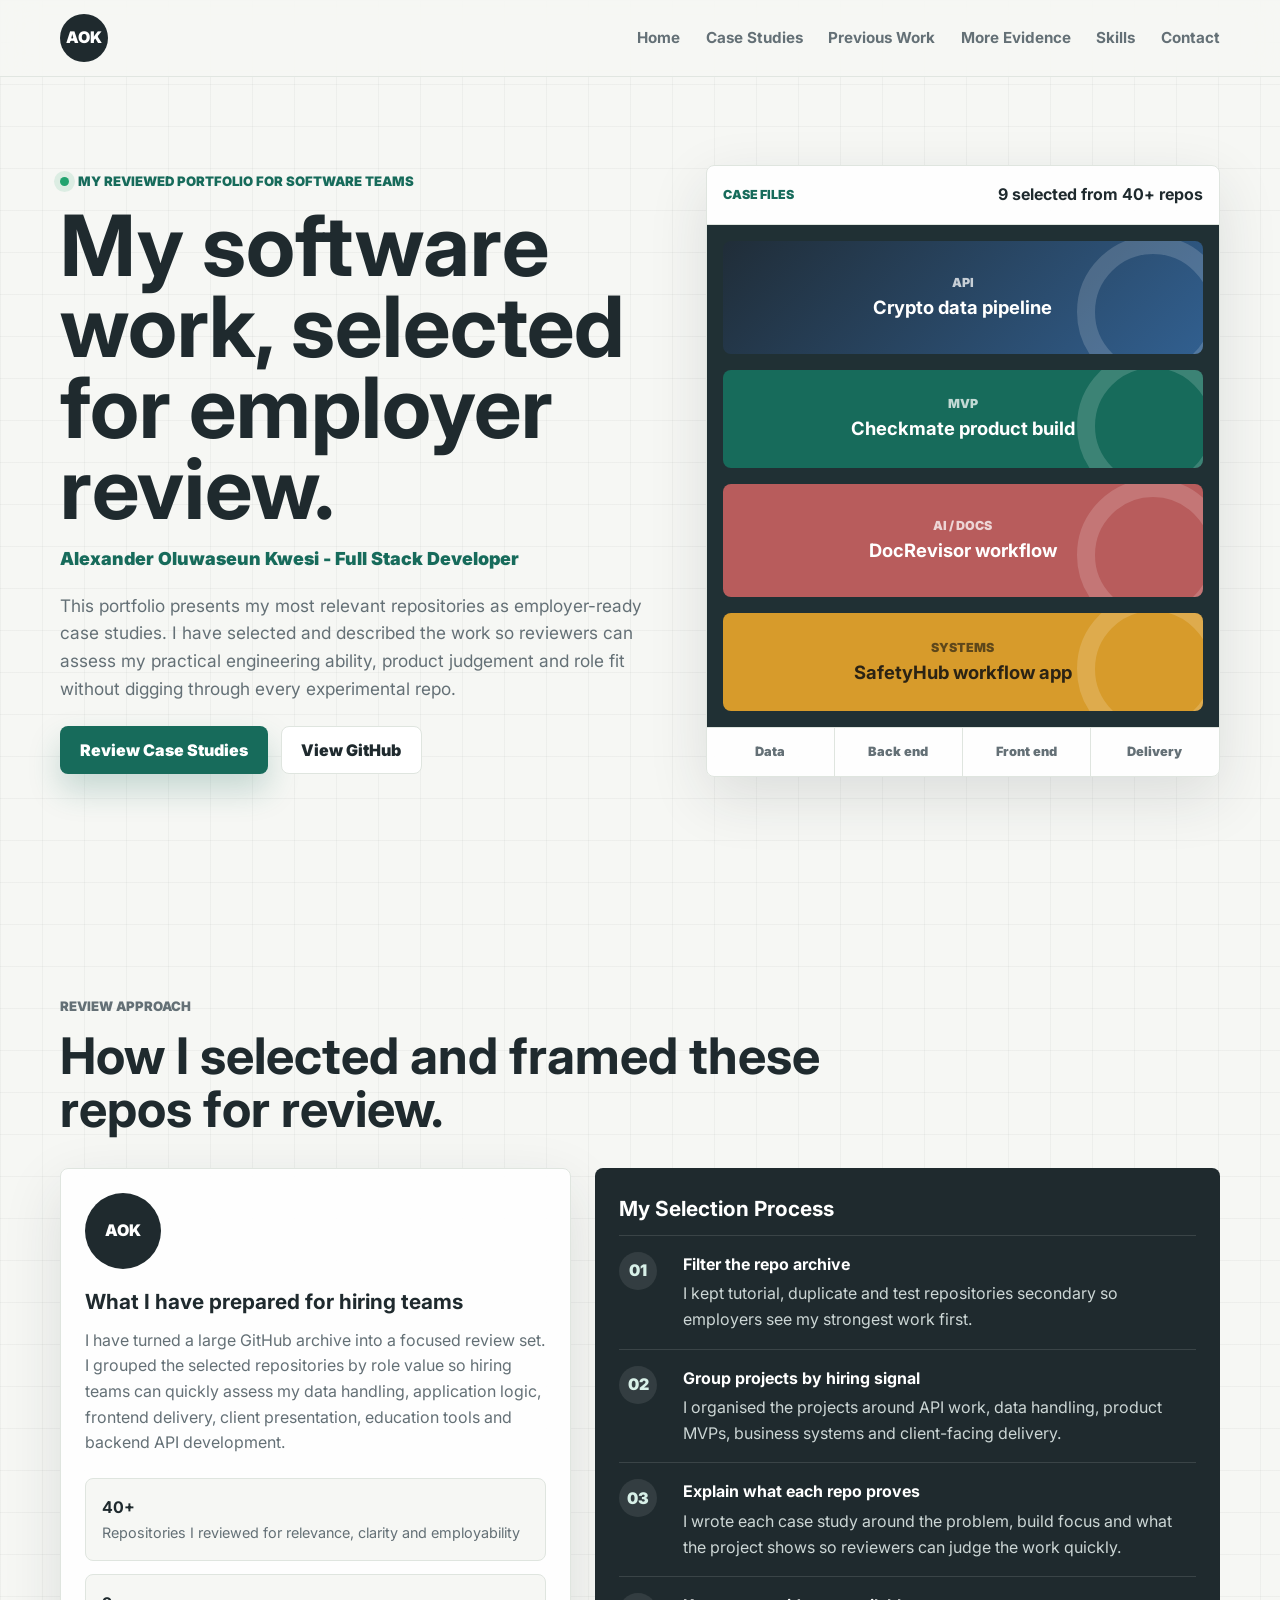
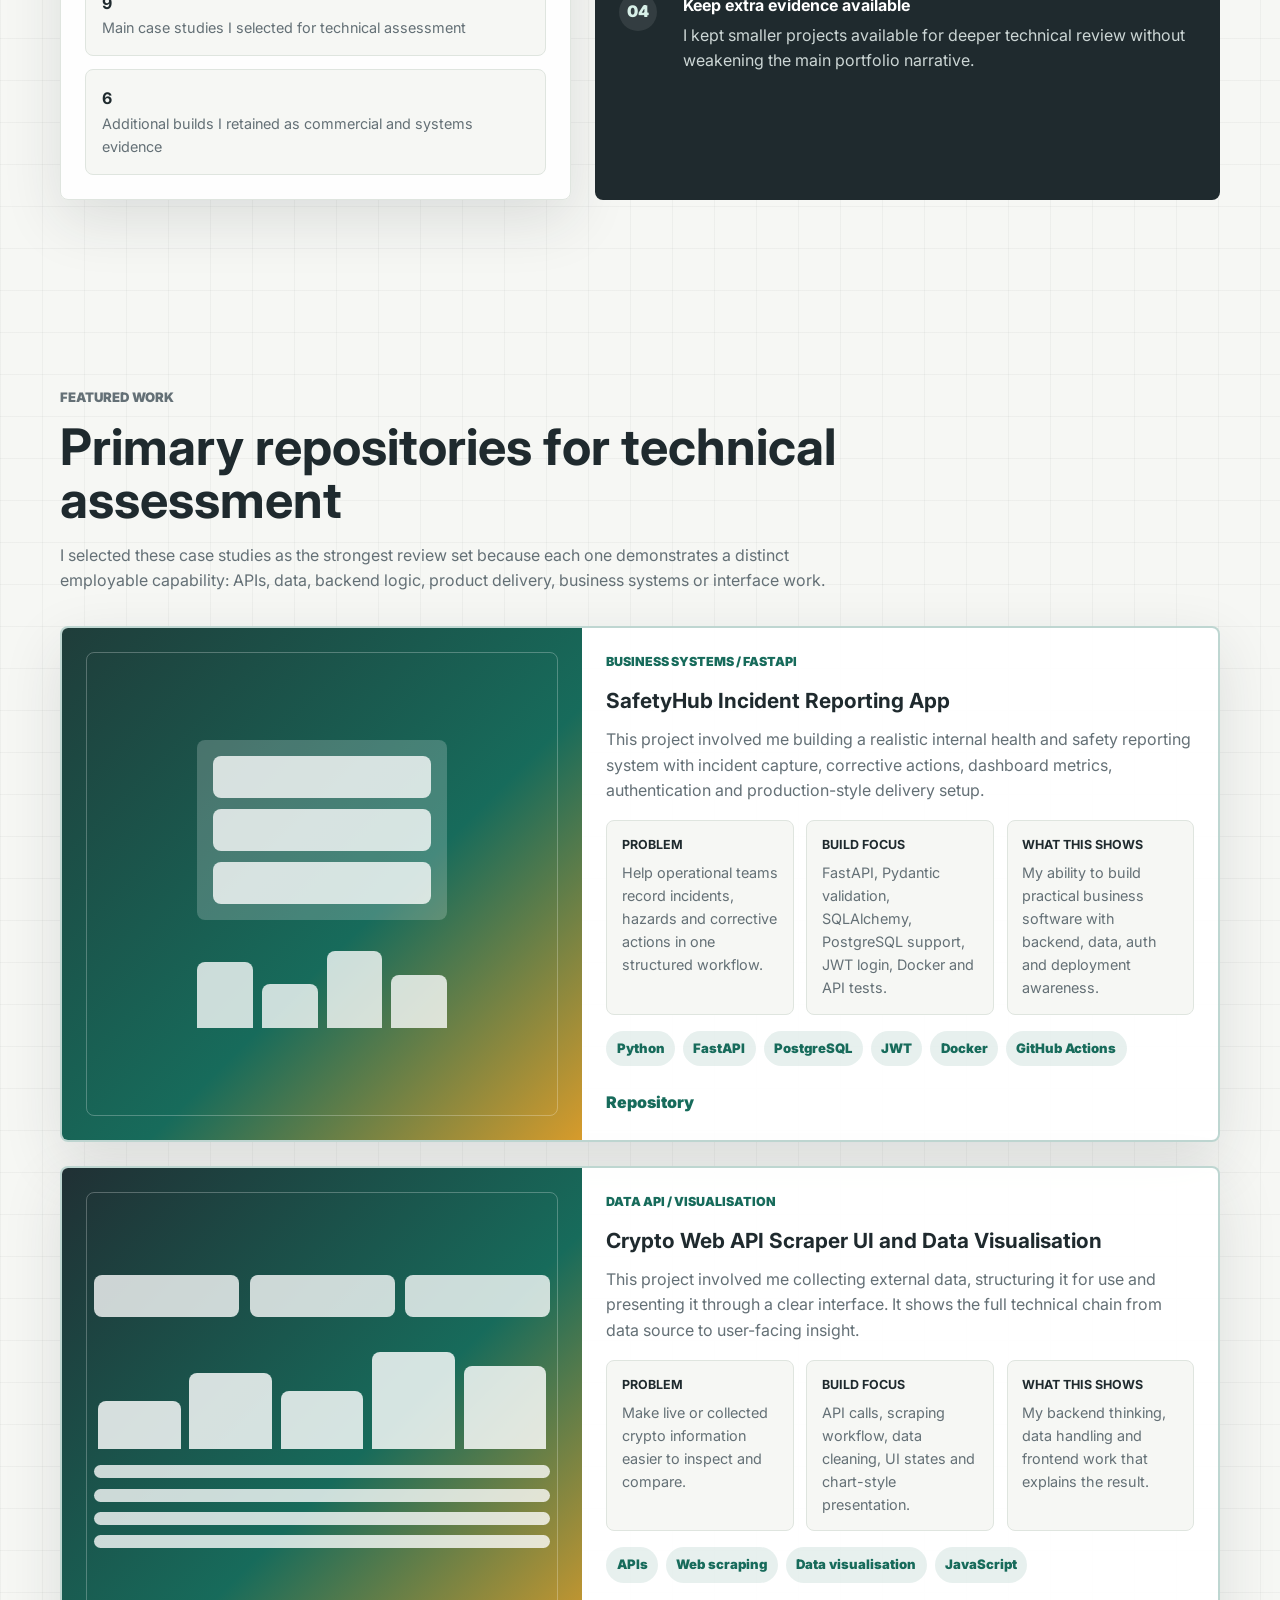
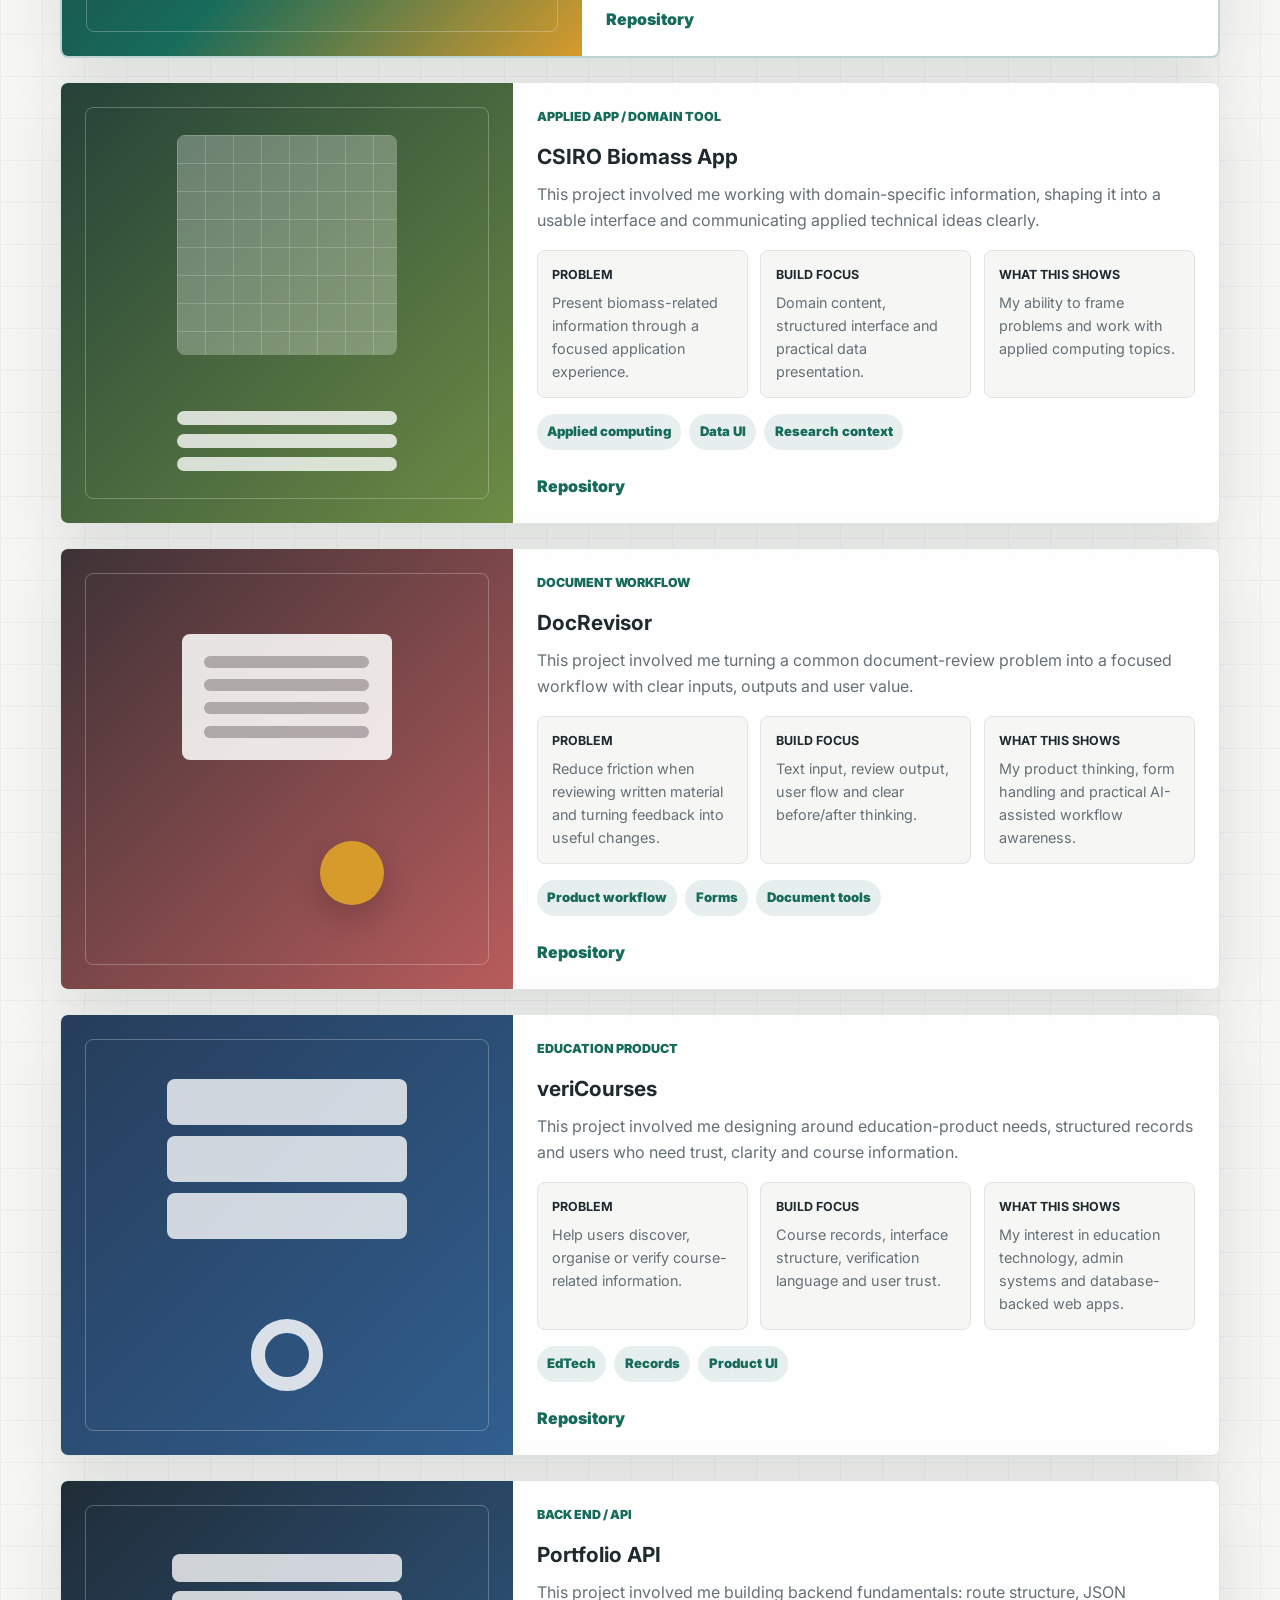
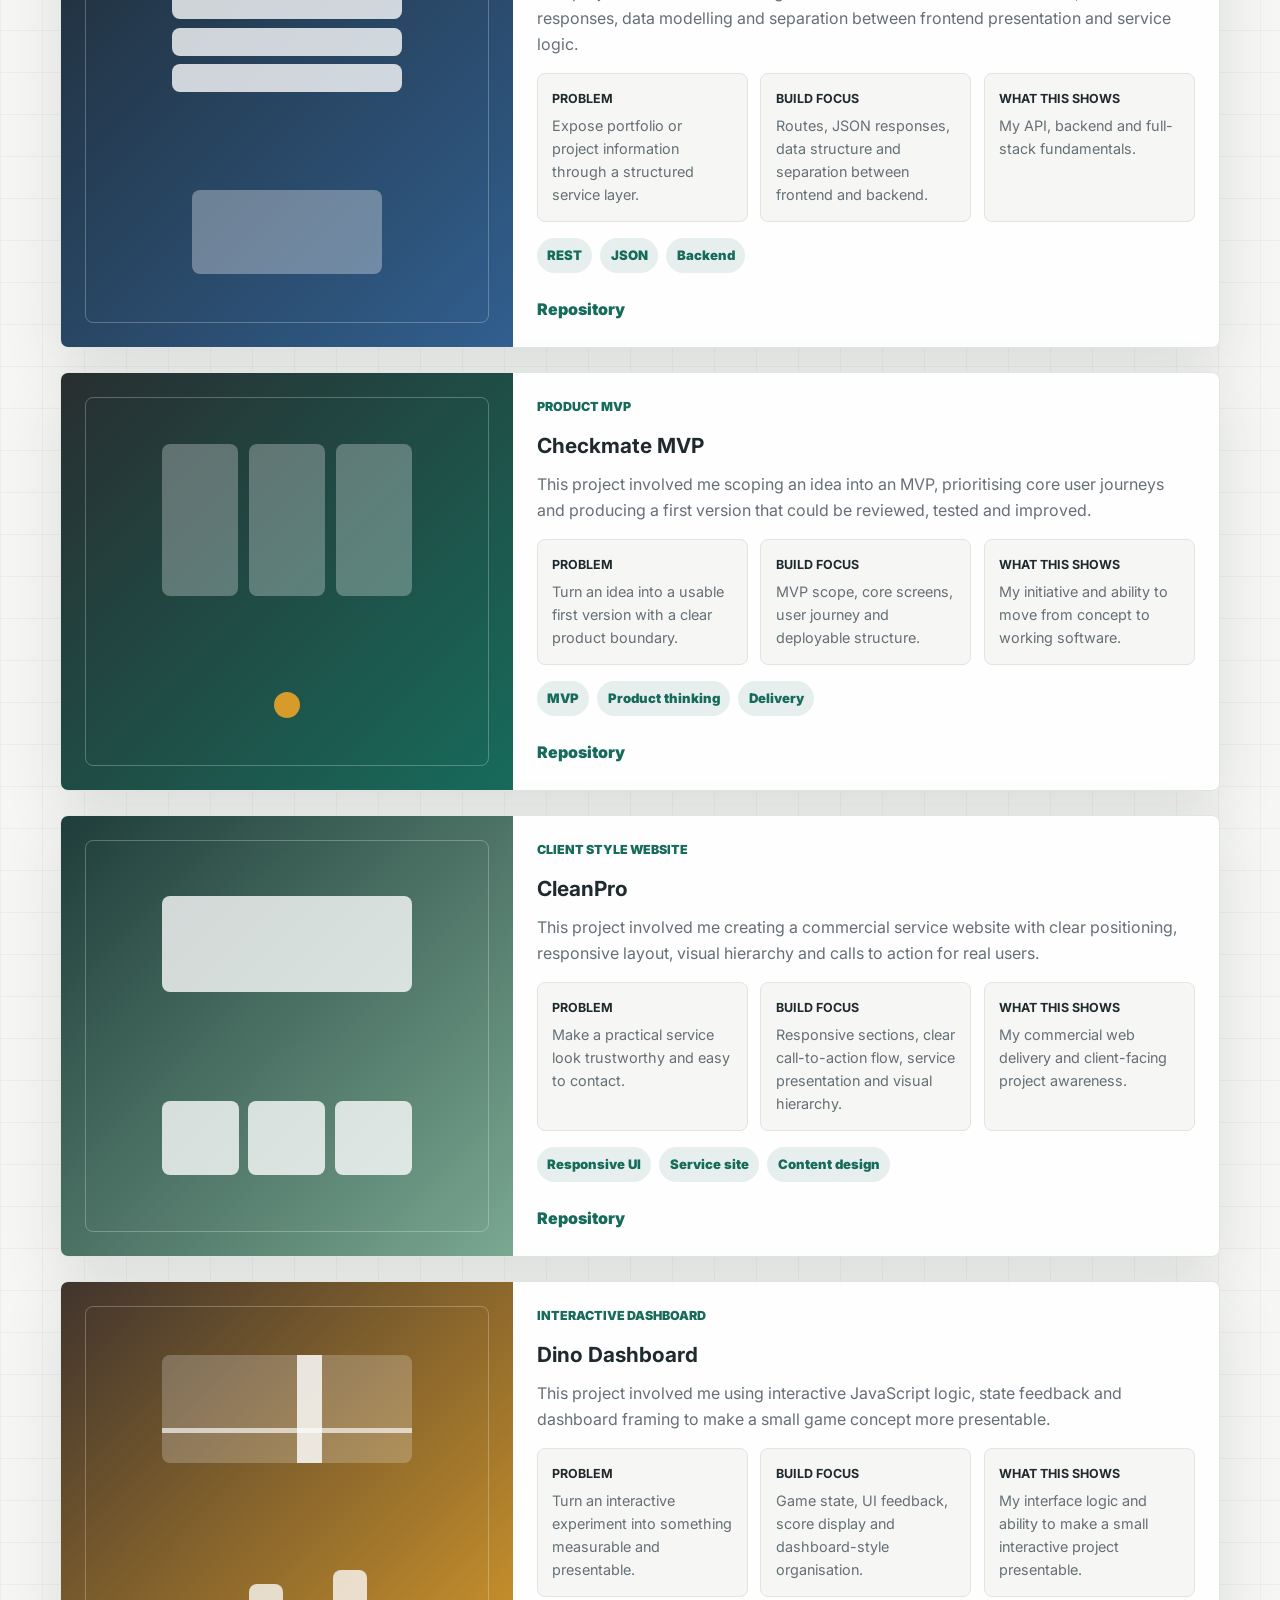
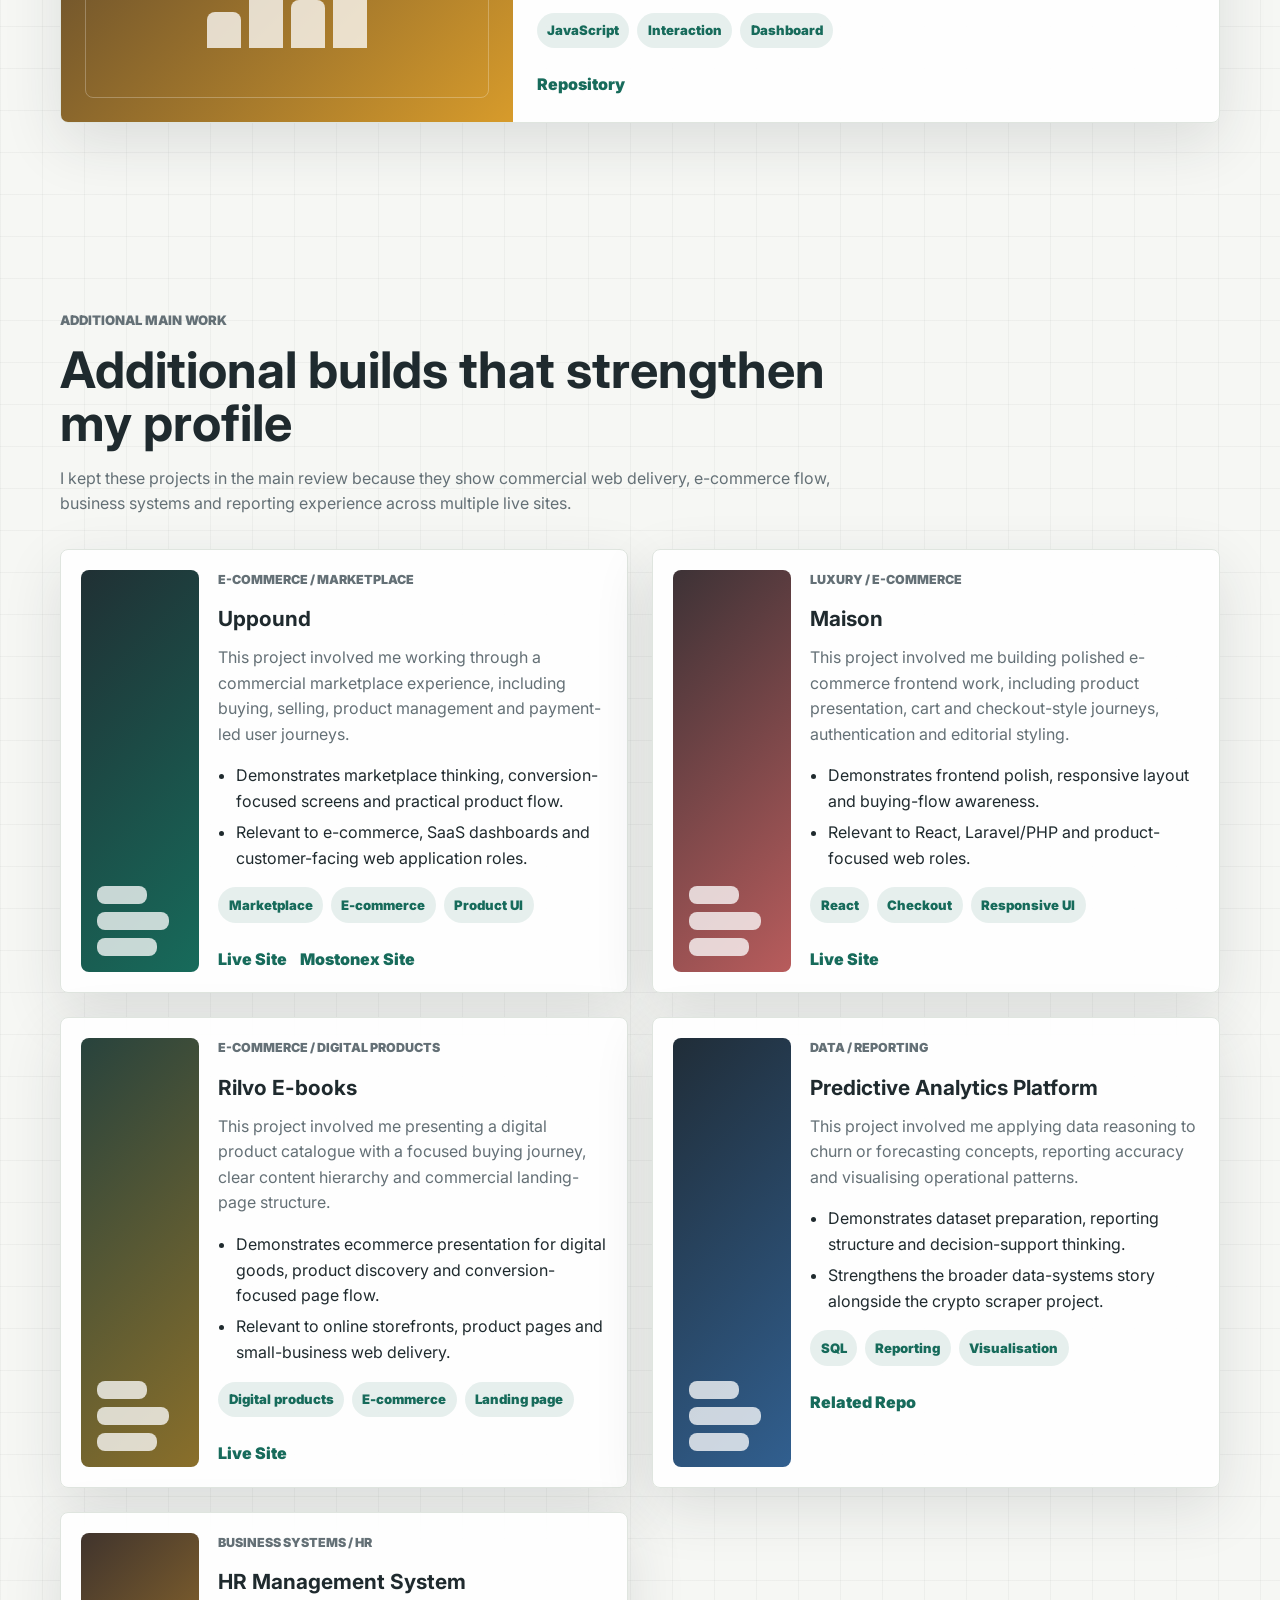
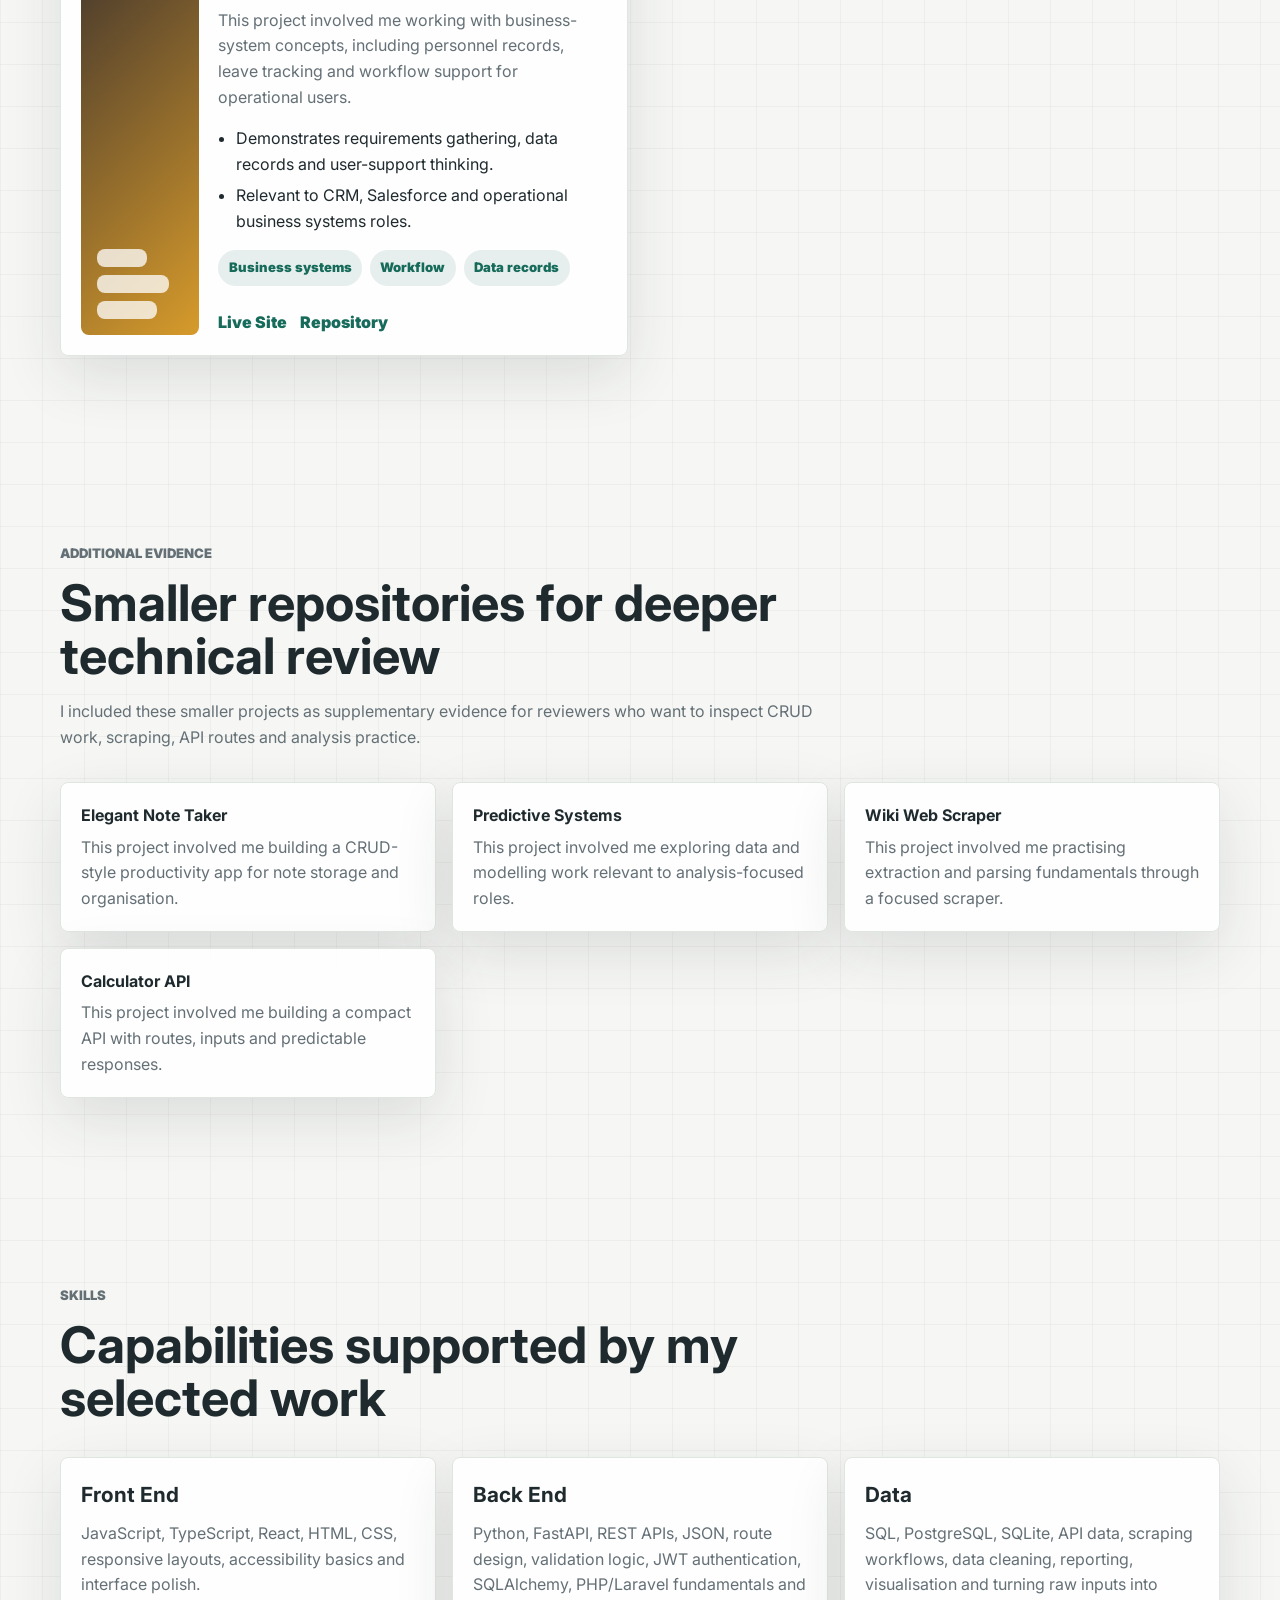
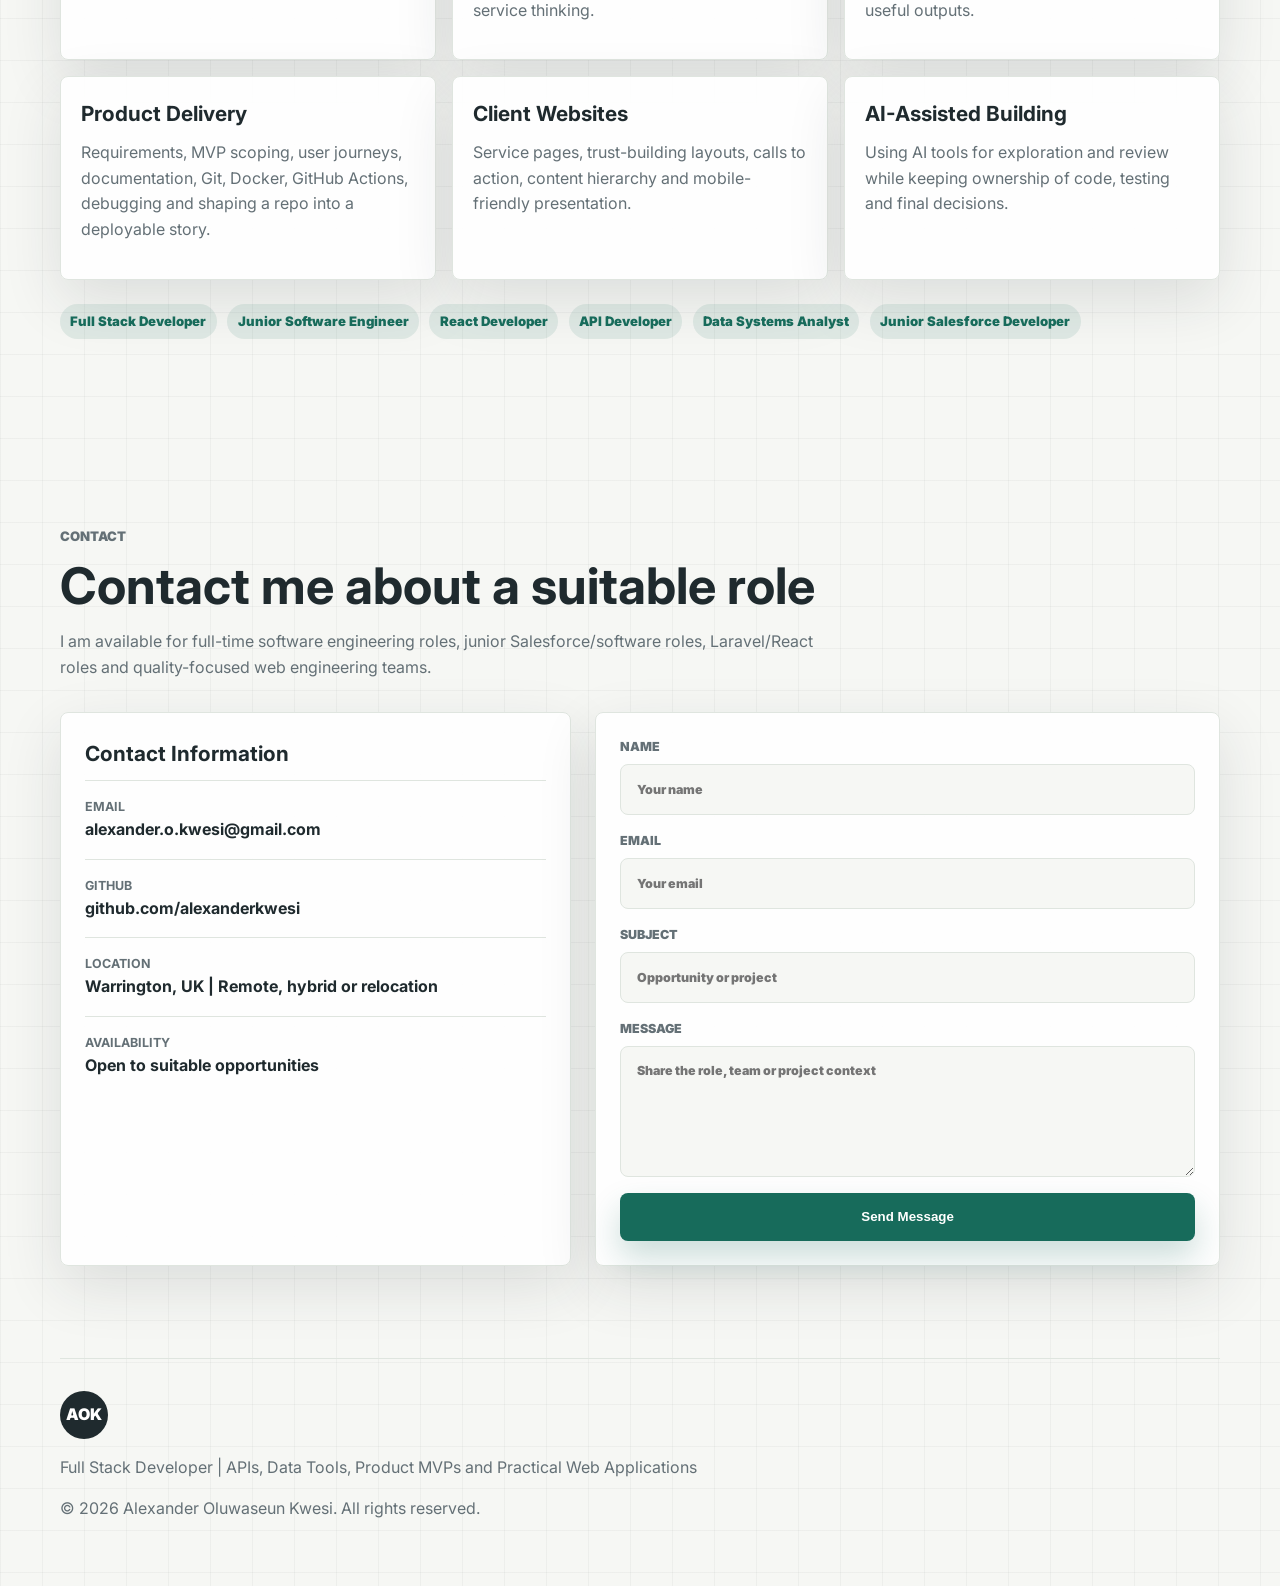
==== commit 94e86862: "Add files via upload" ====
--- a/index.html
+++ b/index.html
@@ -174,7 +174,7 @@
               <span>Python</span><span>FastAPI</span><span>PostgreSQL</span><span>JWT</span><span>Docker</span><span>GitHub Actions</span>
             </div>
             <div class="project-links">
-              <a href="https://github.com/alexanderkwesi" target="_blank" rel="noreferrer">GitHub Profile</a>
+              <a href="https://github.com/alexanderkwesi/health-safety-incident-reporting-app" target="_blank" rel="noreferrer">Repository</a>
             </div>
           </div>
         </article>
